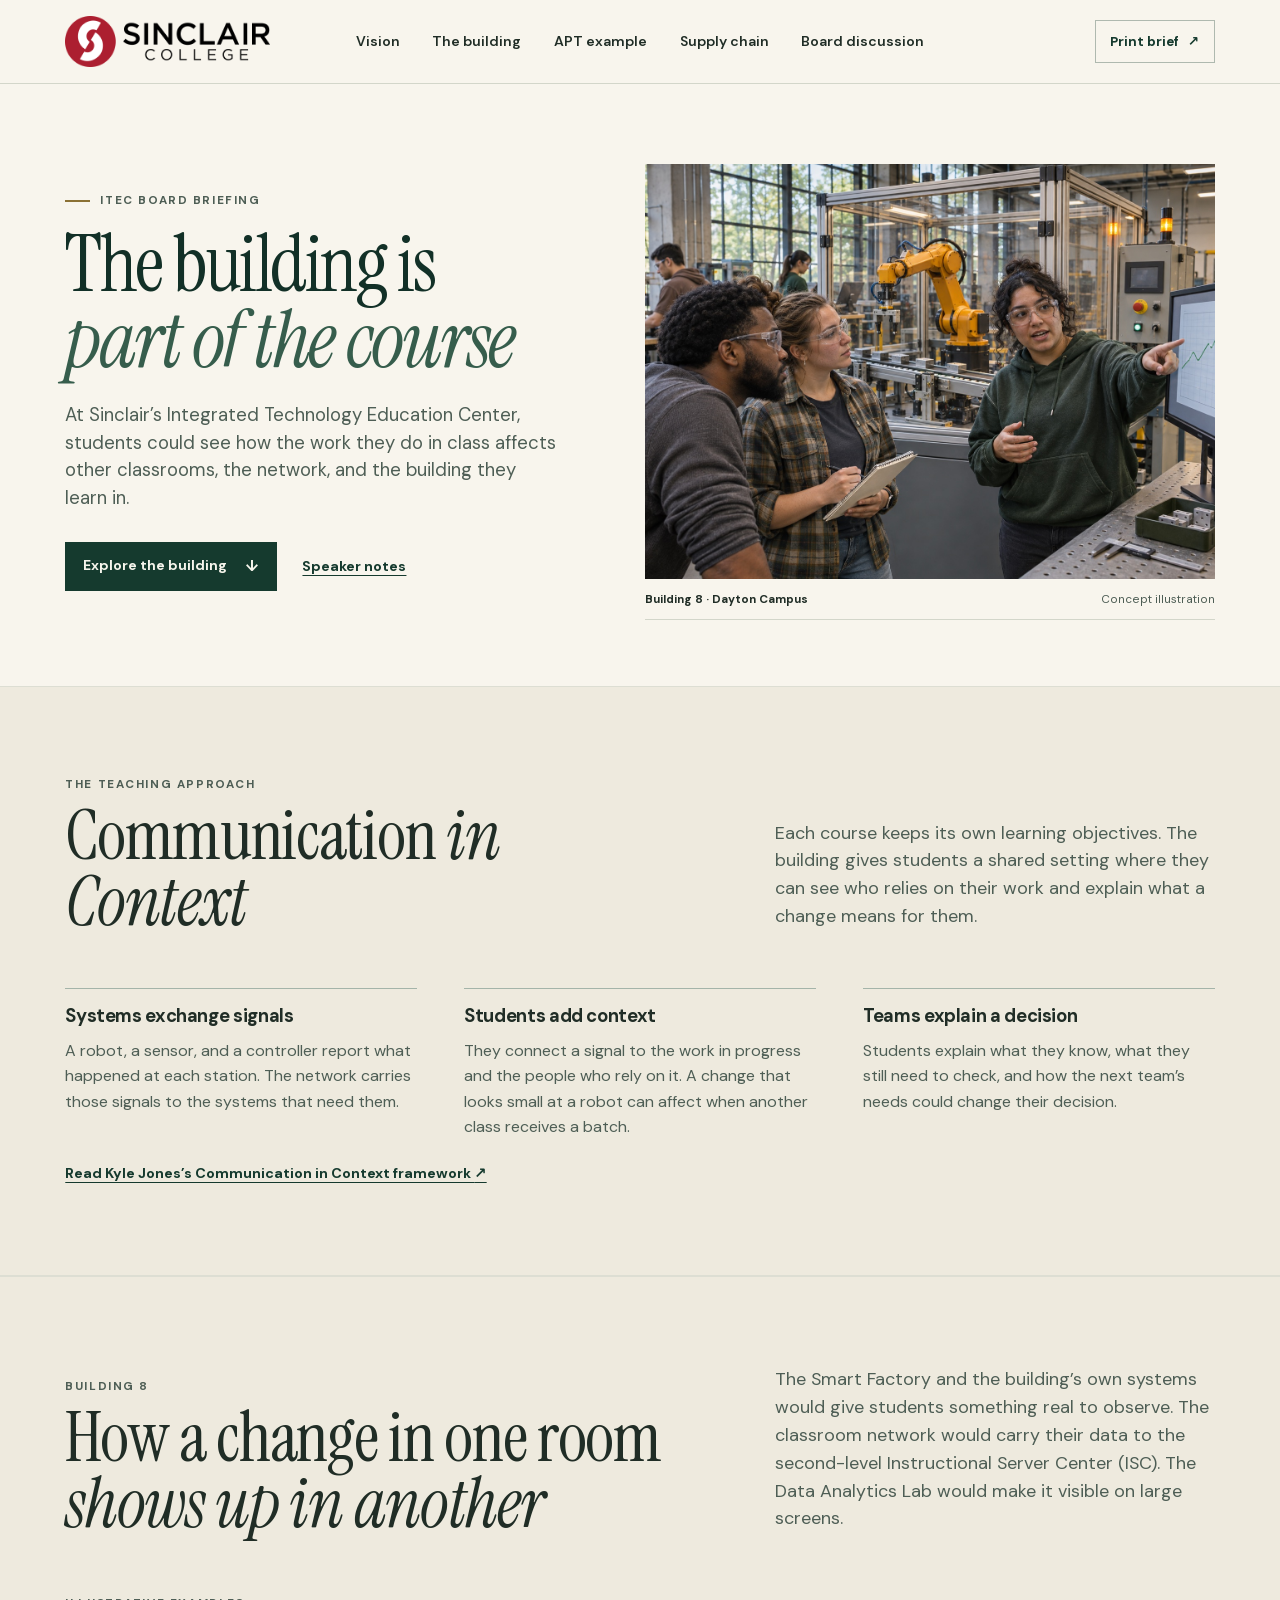
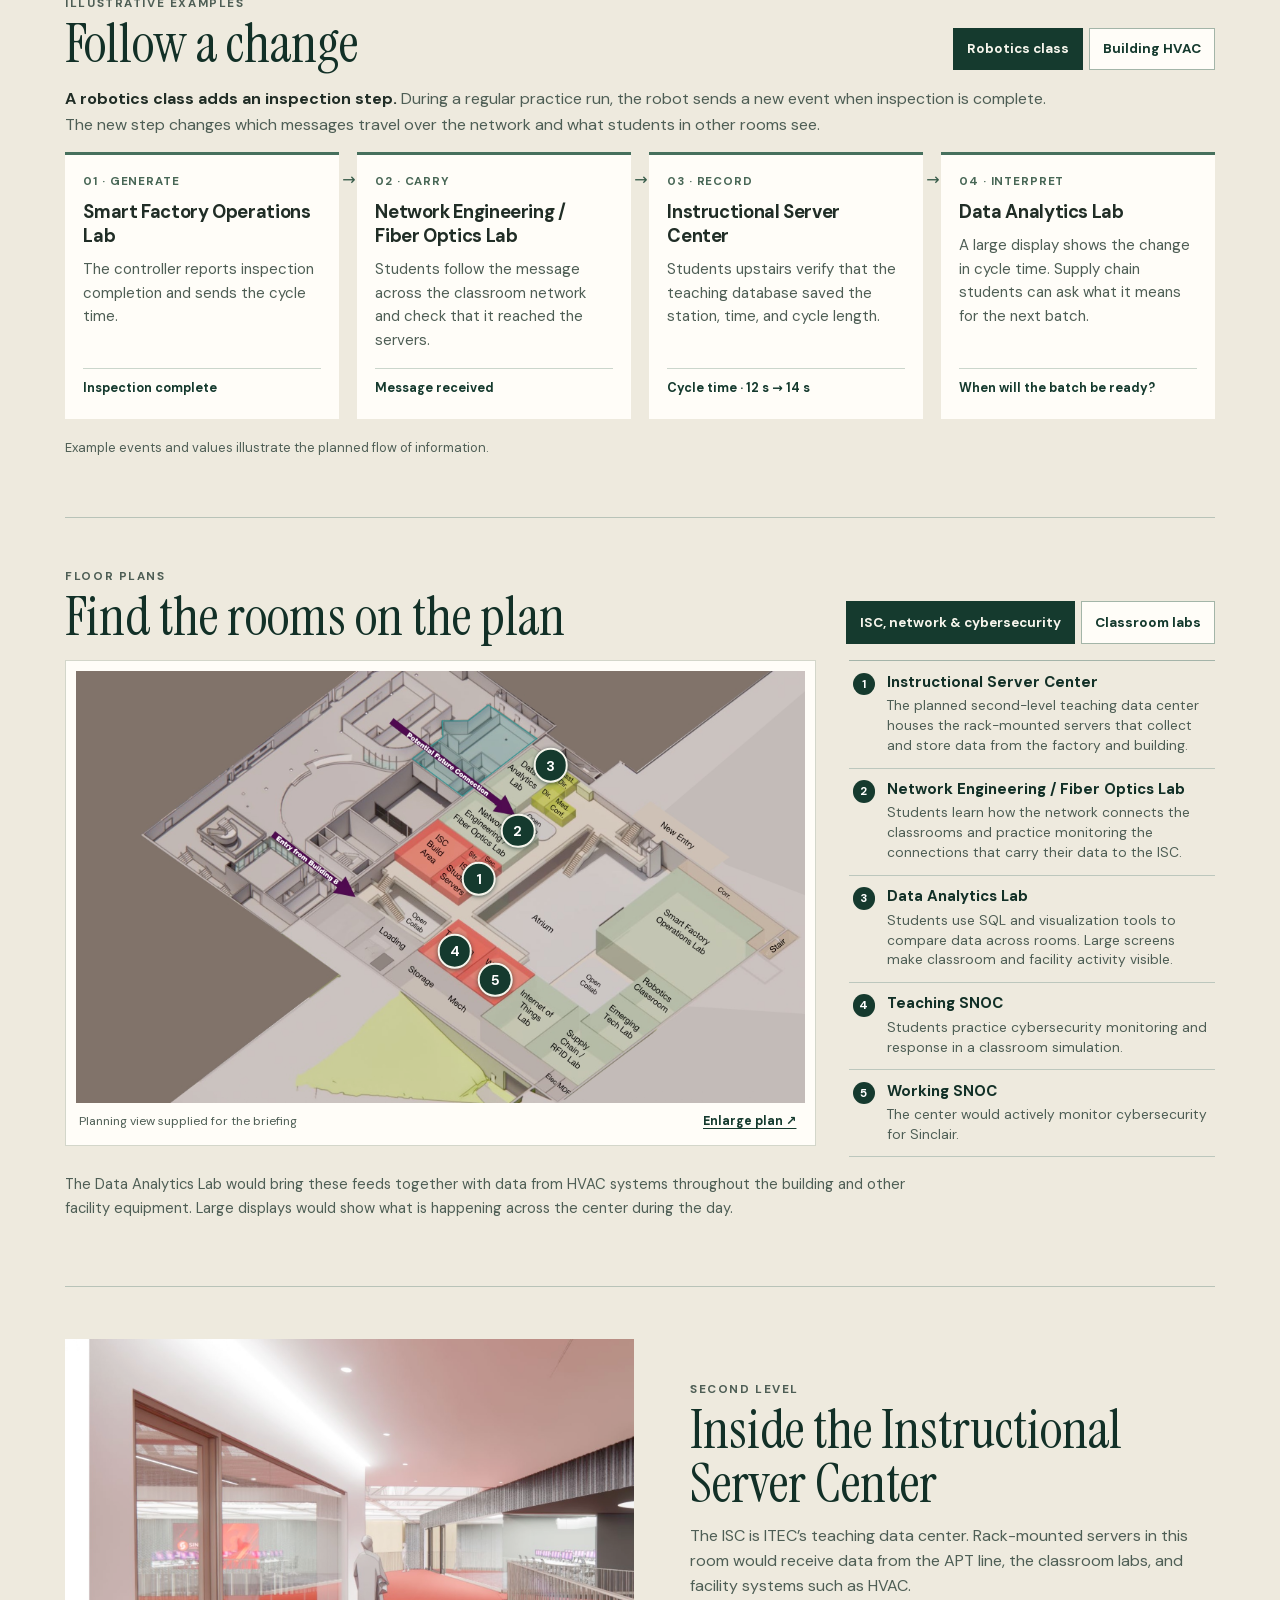
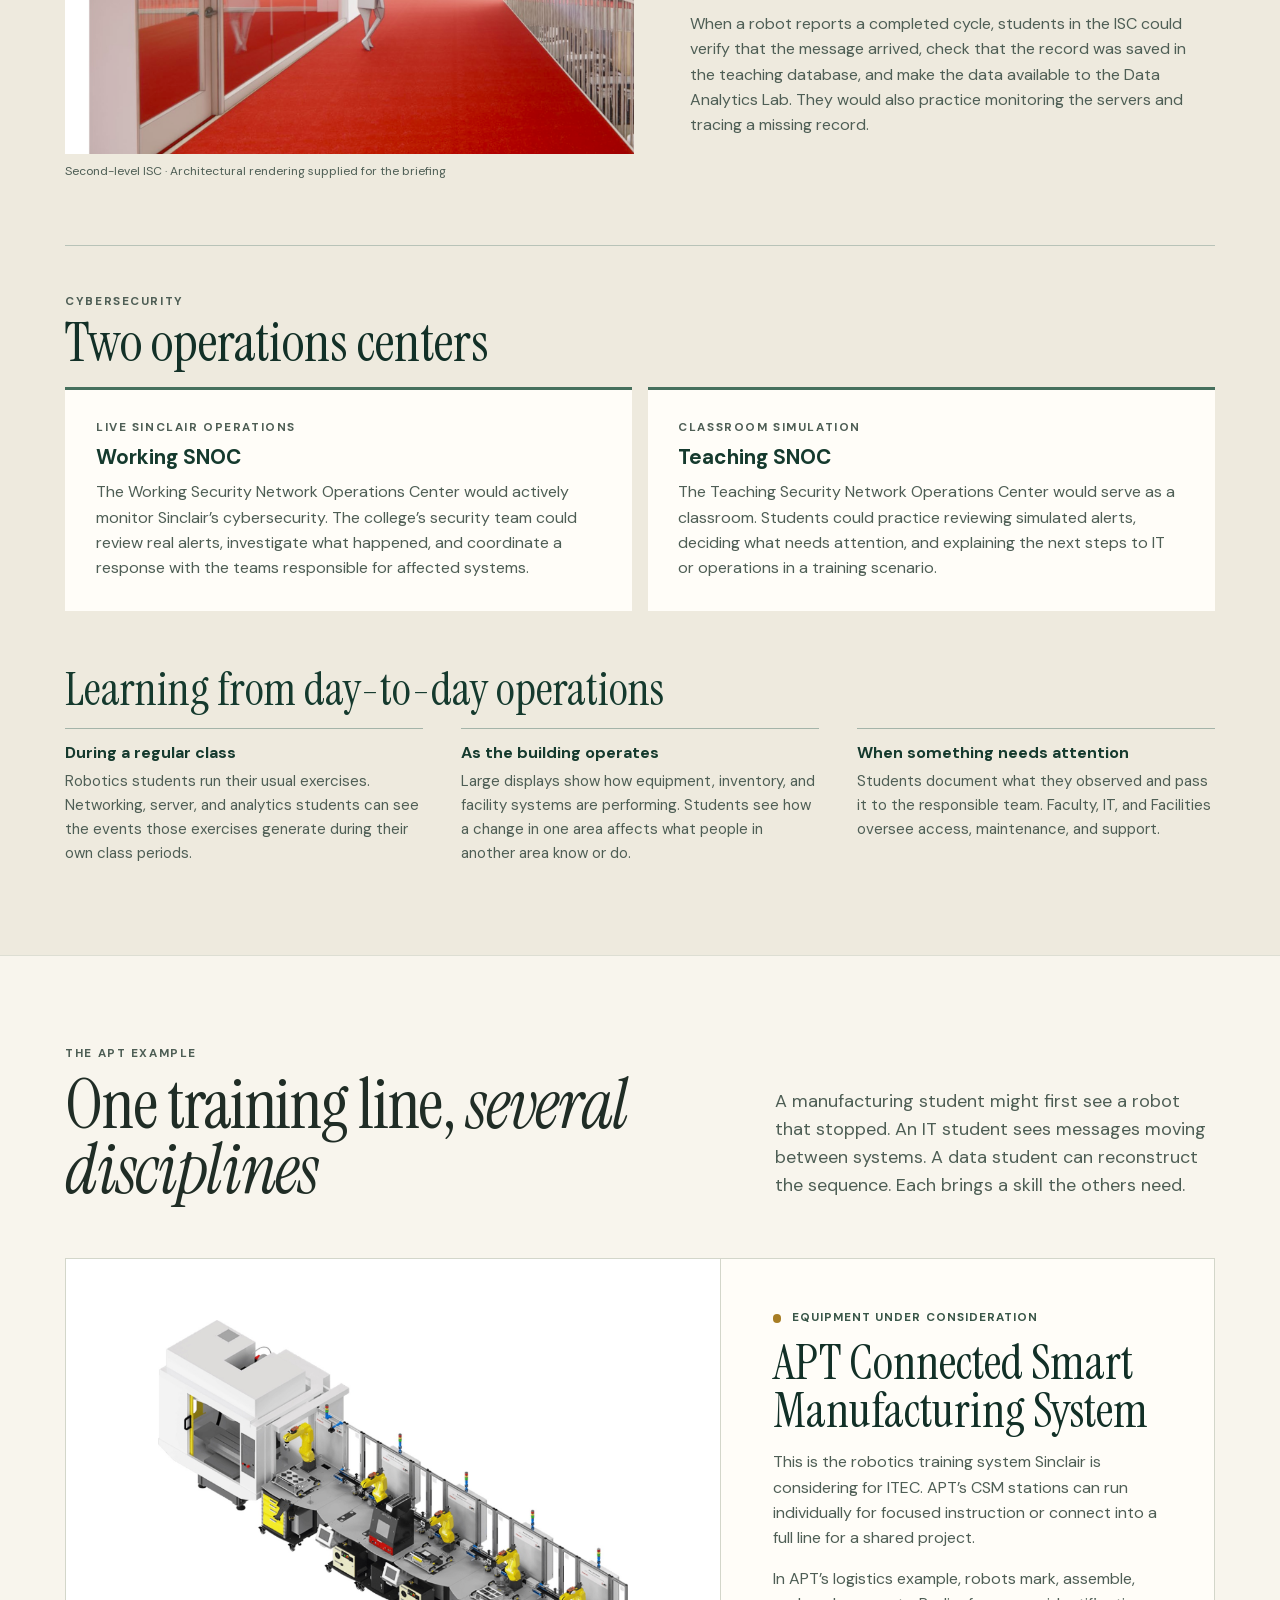
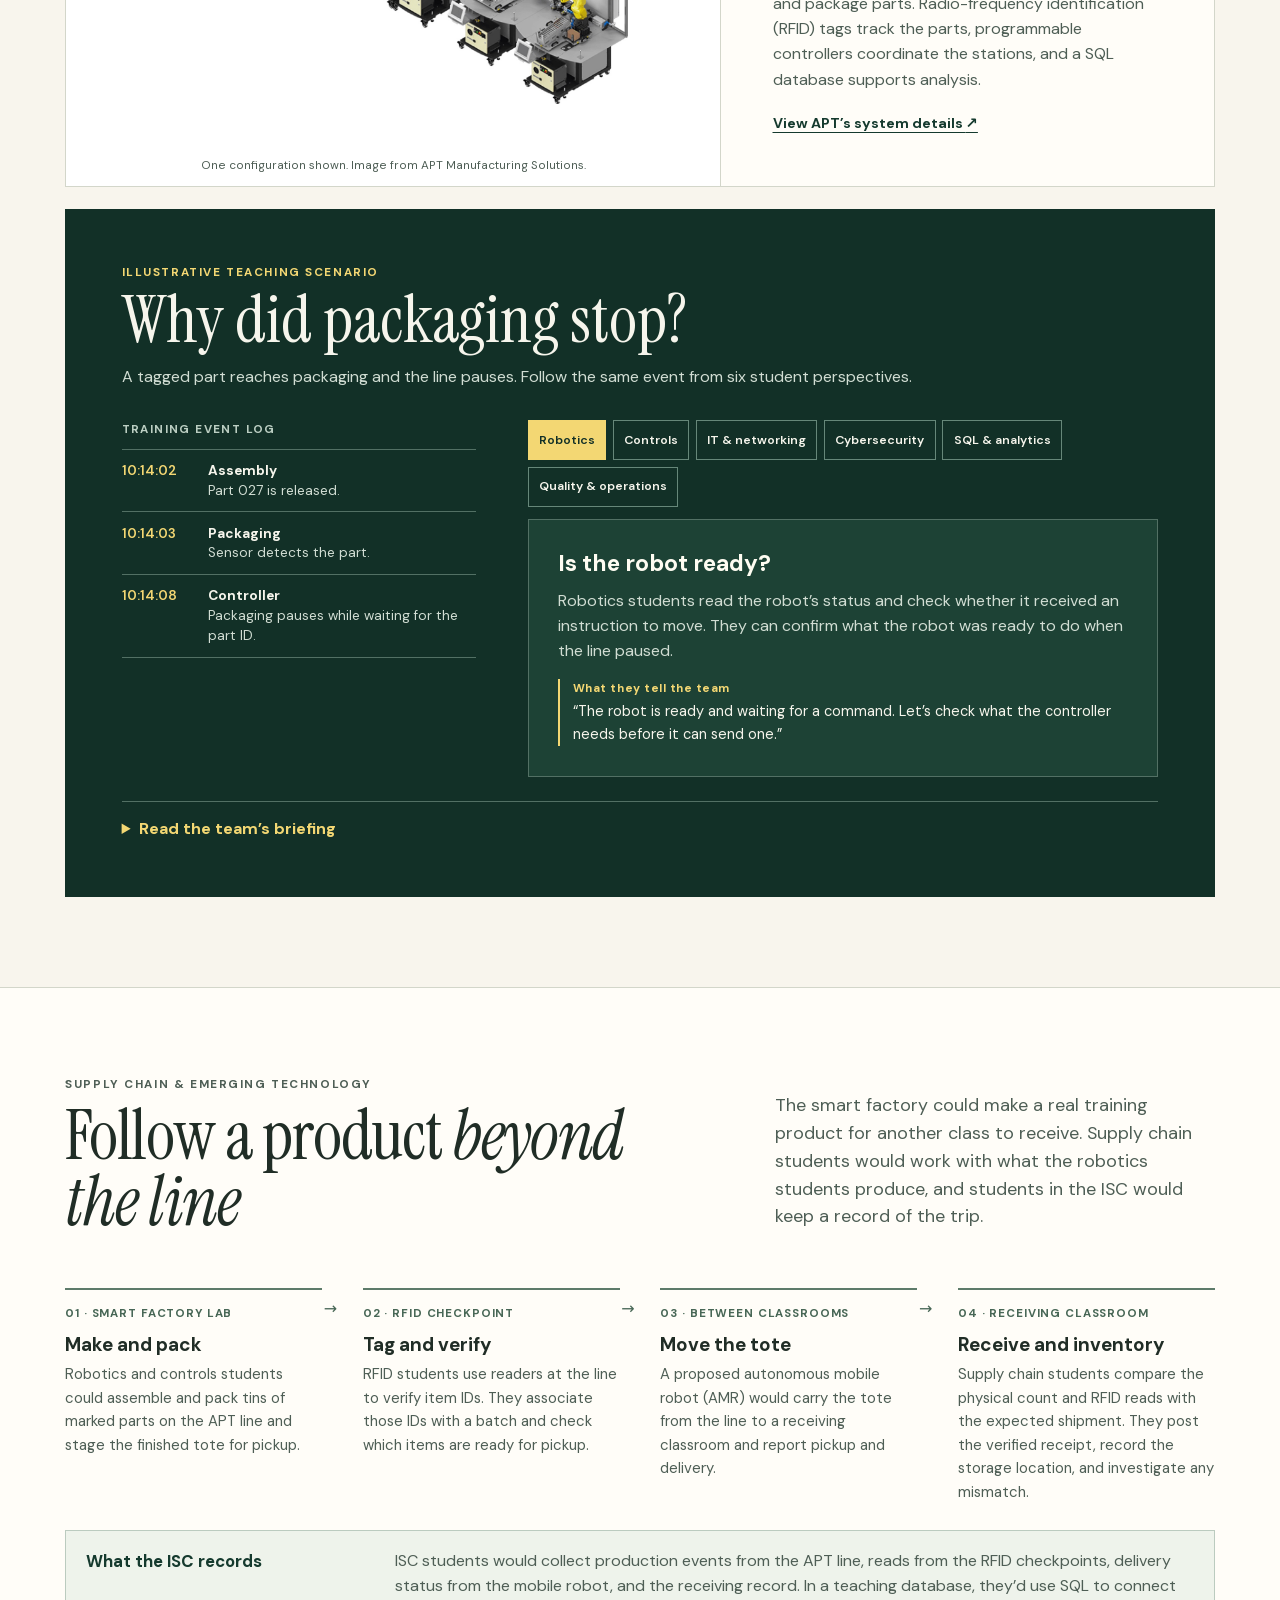
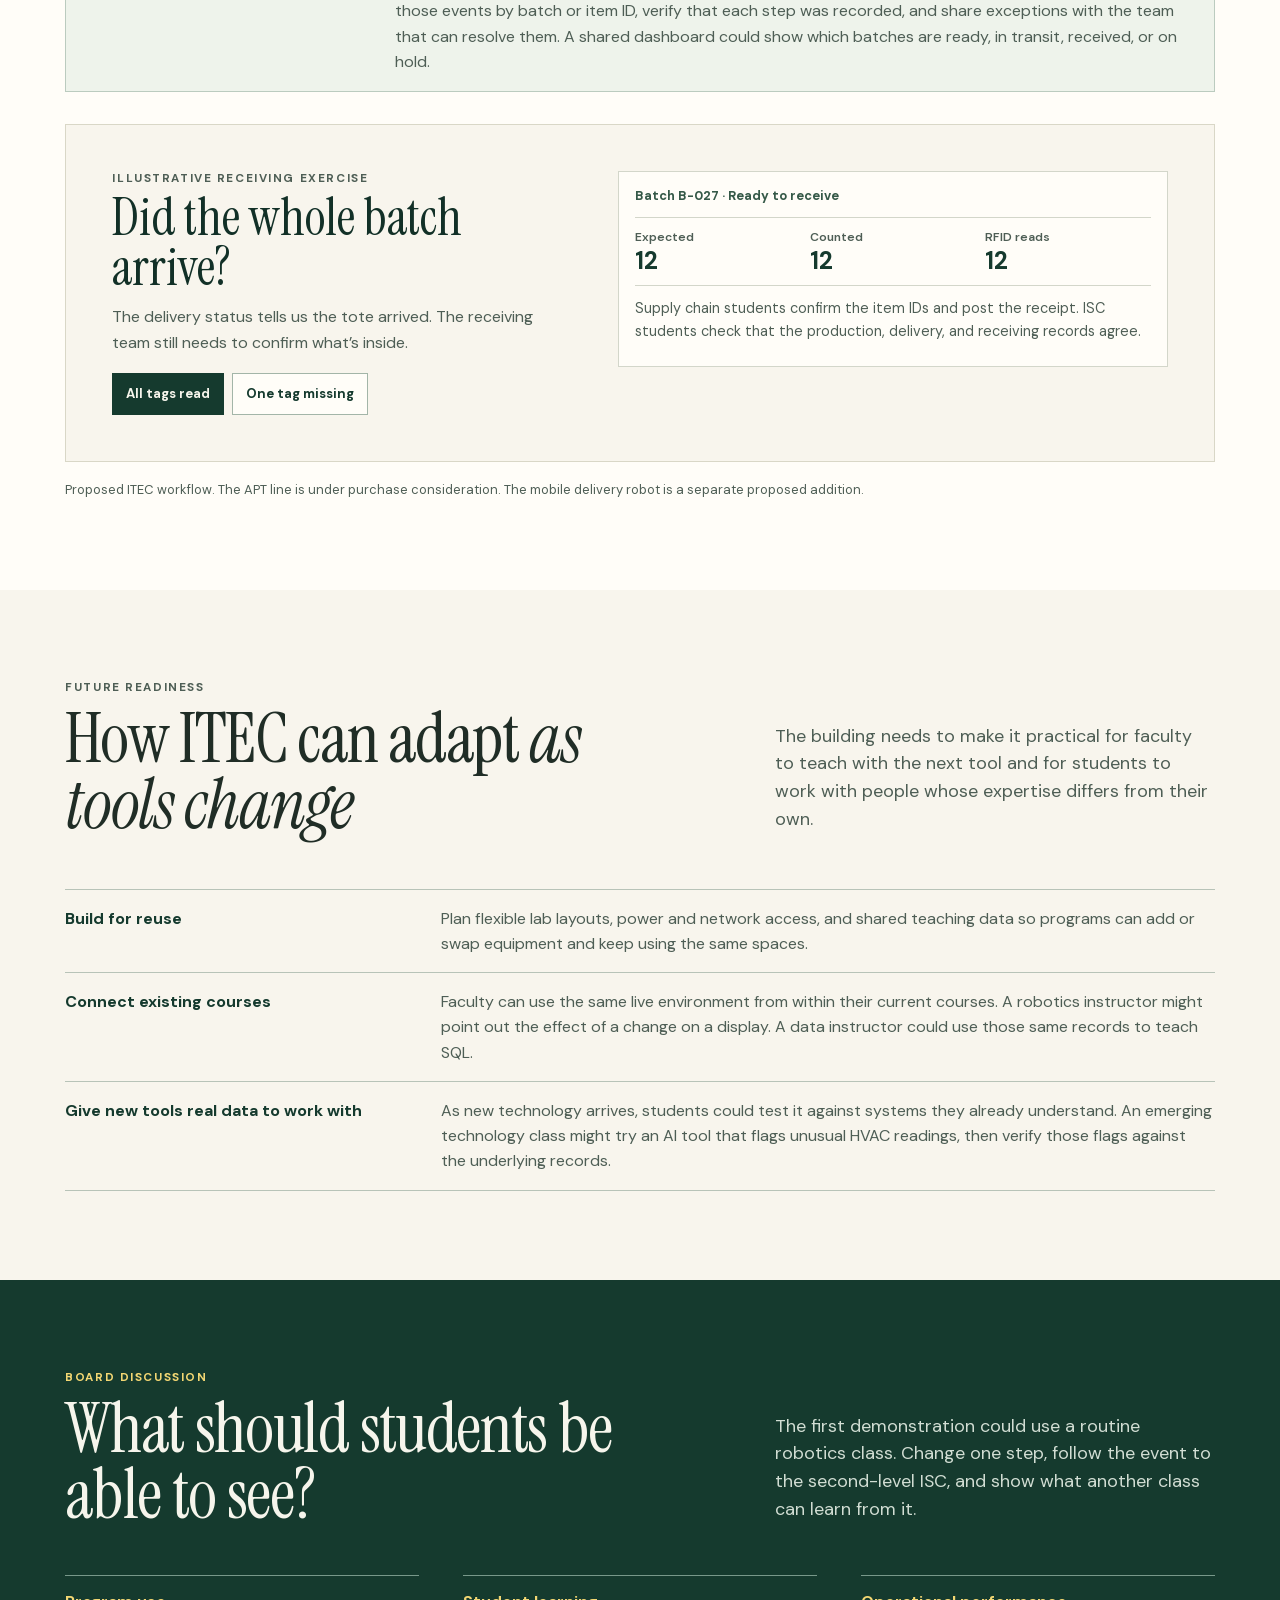
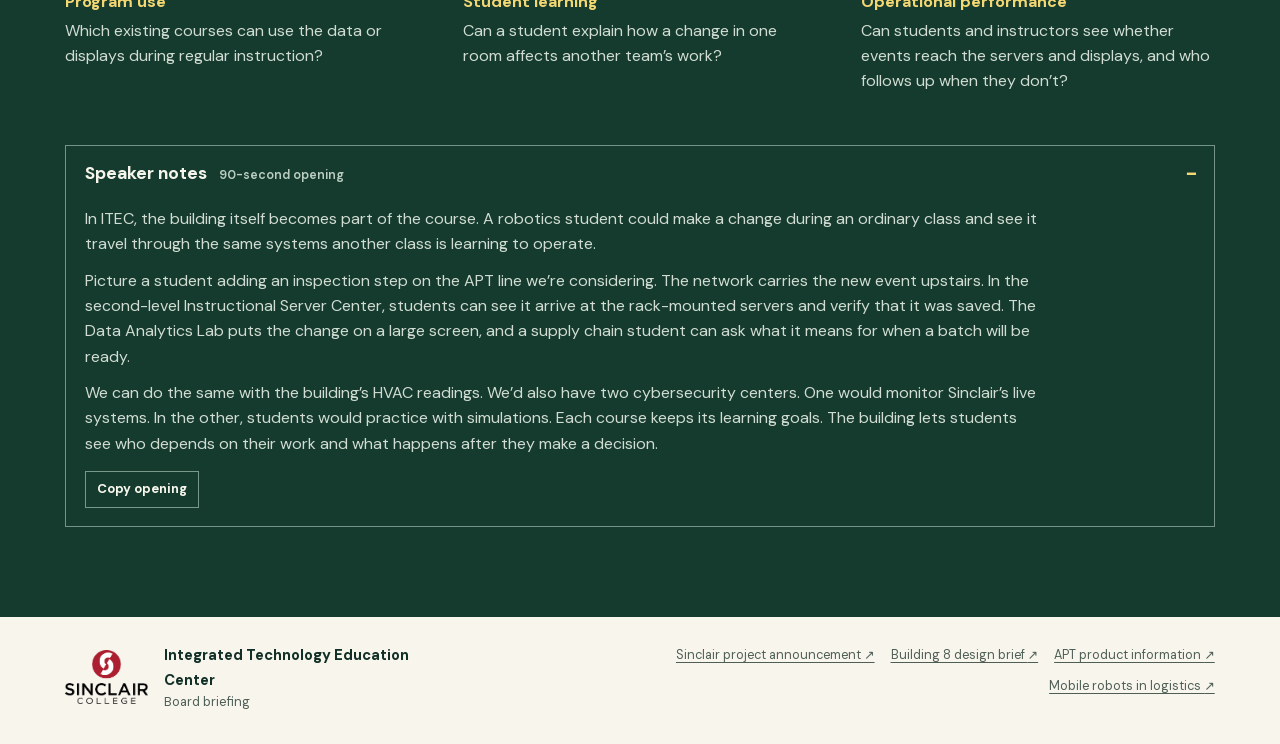
==== ITEC Board Briefing.html @ f9e351c9 "Add ITEC board briefing" ====
<!doctype html>
<html lang="en">
<head>
  <meta charset="utf-8">
  <meta name="viewport" content="width=device-width, initial-scale=1">
  <meta name="theme-color" content="#f8f5ed">
  <meta name="description" content="See how Sinclair’s Integrated Technology Education Center would connect the smart factory, classroom network, instructional servers, and building data so students can learn from everyday operations.">
  <title>ITEC | Board Briefing</title>
  <link rel="icon" href="[data-uri]" type="image/png">
  <style>
@font-face {
  font-family: "DM Sans";
  src: url("[data-uri]") format("woff2");
  font-weight: 400 700;
  font-display: swap;
}

@font-face {
  font-family: "Instrument Serif";
  src: url("[data-uri]") format("woff2");
  font-display: swap;
}

@font-face {
  font-family: "Instrument Serif";
  src: url("[data-uri]") format("woff2");
  font-style: italic;
  font-display: swap;
}

:root {
  color-scheme: light;
  --paper: #f8f5ed;
  --surface: #fffdf8;
  --tint: #eeeade;
  --ink: #202d26;
  --subtle: #4e5e55;
  --forest: #153a2e;
  --deep: #123027;
  --soft-green: #d1ddd3;
  --soft-white: #f6f5ec;
  --muted-green: #bbcec2;
  --line: #d3d6ca;
  --dark-line: #527064;
  --yellow: #f3d773;
  --serif: "Instrument Serif", Georgia, serif;
  --sans: "DM Sans", system-ui, sans-serif;
  --gutter: clamp(1.25rem, 5.1vw, 5.25rem);
}

*, *::before, *::after { box-sizing: border-box; }
[hidden], .print-only { display: none !important; }
html { scroll-behavior: smooth; }
body { margin: 0; background: var(--paper); color: var(--ink); font: 400 1rem/1.58 var(--sans); }
img { display: block; width: 100%; height: auto; }
a { color: inherit; }
button { font: inherit; cursor: pointer; }
:focus-visible { outline: 2px solid #236a51; outline-offset: 5px; }
h1, h2, h3, h4, p, figure, dl, dd { margin: 0; }
h1, h2 { font: 400 1em/0.95 var(--serif); }
em { font-weight: inherit; }
section[id], div[id], details[id] { scroll-margin-top: 1.5rem; }

.wrap {
  width: min(100% - var(--gutter) * 2, 83rem);
  margin-inline: auto;
}

.skip-link {
  position: fixed;
  z-index: 3;
  top: 0.65rem;
  left: 0.65rem;
  transform: translateY(-175%);
  padding: 0.6rem 1rem;
  background: var(--yellow);
  color: var(--deep);
}
.skip-link:focus { transform: translateY(0); }

.masthead { border-bottom: 1px solid var(--line); }
.masthead-inner {
  display: grid;
  grid-template-columns: 1fr auto 1fr;
  align-items: center;
  gap: 1.5rem;
  min-height: 5.2rem;
}

.wordmark { display: block; justify-self: start; }
.wordmark img { width: clamp(9.75rem, 16vw, 13rem); height: auto; }

.primary-nav { display: flex; align-items: center; gap: clamp(1rem, 2.55vw, 2.8rem); }
.primary-nav a { padding-block: 0.65rem; white-space: nowrap; text-decoration: none; font-size: 0.88rem; font-weight: 600; }
.primary-nav a:hover { color: #285e49; text-decoration: underline; text-underline-offset: 0.3em; }

.print-button {
  justify-self: end;
  padding: 0.62rem 0.9rem;
  border: 1px solid #afb9af;
  background: transparent;
  color: var(--forest);
  font-size: 0.84rem;
  font-weight: 700;
  white-space: nowrap;
}

.print-button span { margin-left: 0.35rem; }
.print-button:hover { background: var(--tint); }

.eyebrow {
  display: flex;
  align-items: center;
  gap: 0.65rem;
  color: var(--subtle);
  font-size: 0.73rem;
  font-weight: 700;
  line-height: 1.35;
  letter-spacing: 0.135em;
  text-transform: uppercase;
}

.eyebrow-rule { display: inline-block; width: 1.55rem; height: 2px; background: #8b7135; }

.hero {
  display: grid;
  grid-template-columns: 0.96fr 1.04fr;
  align-items: center;
  gap: clamp(1.9rem, 4.2vw, 4.5rem);
  padding-block: clamp(3.15rem, 6.2vw, 6.1rem) clamp(3rem, 5.2vw, 5.5rem);
}

.hero h1 {
  margin-top: 1.13rem;
  color: var(--deep);
  font-size: clamp(3.65rem, 6.25vw, 6.55rem);
  letter-spacing: -0.031em;
}

.hero h1 em { color: #365d4c; }
.hero-intro {
  max-width: 31rem;
  margin-top: 1.5rem;
  color: var(--subtle);
  font-size: clamp(1.05rem, 1.45vw, 1.33rem);
  line-height: 1.48;
}

.hero-actions { display: flex; flex-wrap: wrap; align-items: center; gap: 0.9rem 1.6rem; margin-top: 1.85rem; }
.button {
  display: inline-flex;
  align-items: center;
  justify-content: space-between;
  gap: 1.15rem;
  min-height: 3.05rem;
  padding: 0.72rem 1.1rem;
  background: var(--forest);
  color: var(--soft-white);
  text-decoration: none;
  font-size: 0.87rem;
  font-weight: 700;
}

.button:hover { background: #245644; }
.button span, .text-link span { font-size: 1.04em; }
.text-link { color: var(--forest); font-size: 0.89rem; font-weight: 700; text-underline-offset: 0.28em; }
.text-link:hover { color: #30684f; }

.hero-image { border-bottom: 1px solid var(--line); }
.hero-image img {
  aspect-ratio: 1.37;
  height: auto;
  object-fit: cover;
  object-position: 53% center;
  background: #d4d6ca;
}

.hero-image figcaption, .equipment-image figcaption {
  color: var(--subtle);
  font-size: 0.73rem;
  line-height: 1.4;
}

.hero-image figcaption { display: flex; justify-content: space-between; flex-wrap: wrap; gap: 0.25rem 0.9rem; padding: 0.72rem 0; }
.hero-image figcaption strong { color: var(--ink); font-weight: 700; }

.section-pad { padding-block: clamp(3.4rem, 7vw, 6.75rem); }
.section-lead {
  display: grid;
  grid-template-columns: 1.17fr 0.83fr;
  align-items: end;
  gap: 1.15rem clamp(2rem, 7vw, 7rem);
}

.section-lead h2 {
  margin-top: 0.65rem;
  font-size: clamp(3.05rem, 5.4vw, 5.55rem);
  letter-spacing: -0.019em;
}

.section-intro {
  max-width: 34rem;
  padding-bottom: 0.23rem;
  color: var(--subtle);
  font-size: clamp(1.02rem, 1.4vw, 1.23rem);
  line-height: 1.55;
}

.vision { border-block: 1px solid #ddded3; background: var(--tint); }
.vision-grid {
  display: grid;
  grid-template-columns: repeat(3, 1fr);
  gap: clamp(1.4rem, 3.7vw, 4rem);
  margin-top: clamp(1.75rem, 4.15vw, 3.8rem);
}
.vision-grid article { border-top: 1px solid #a4b4a9; padding-top: 1.05rem; }
.vision-grid h3, .building-flow h4 { font-size: 1.15rem; line-height: 1.3; letter-spacing: -0.02em; }
.vision-grid p, .building-flow p { margin-top: 0.55rem; color: var(--subtle); }

.equipment {
  display: grid;
  grid-template-columns: 1.14fr 0.86fr;
  align-items: stretch;
  margin-top: clamp(1.9rem, 4.3vw, 4rem);
  border: 1px solid var(--line);
  background: var(--surface);
}

.equipment-image { display: grid; grid-template-rows: 1fr auto; min-width: 0; padding: 1.25rem 1.5rem 0.82rem; background: white; }
.equipment-image img { align-self: center; width: 100%; height: clamp(16rem, 30vw, 28rem); object-fit: contain; }
.equipment-image figcaption { margin-top: 0.75rem; text-align: center; }

.equipment-copy {
  display: flex;
  flex-direction: column;
  align-items: flex-start;
  justify-content: center;
  padding: clamp(1.5rem, 4vw, 4.25rem);
  border-left: 1px solid var(--line);
}

.equipment-copy h3 {
  margin-top: 0.8rem;
  color: var(--deep);
  font: 400 clamp(2.5rem, 3.8vw, 4.25rem)/0.98 var(--serif);
}

.status { color: #395648; letter-spacing: 0.09em; }
.status span { width: 0.55rem; height: 0.55rem; flex: 0 0 auto; border-radius: 50%; background: #a77d24; }
.equipment-copy > p:not(.eyebrow) { margin-top: 0.95rem; color: var(--subtle); }
.equipment-copy .text-link { margin-top: 1.23rem; }

.scenario {
  margin-top: 1.35rem;
  padding: clamp(1.3rem, 4.4vw, 4.4rem);
  background: var(--deep);
  color: var(--soft-white);
}

.scenario :focus-visible, .board :focus-visible { outline-color: var(--yellow); }
.scenario-heading .eyebrow, .board .eyebrow { color: var(--yellow); }
.scenario-heading h3 { margin-top: 0.42rem; font: 400 clamp(2.7rem, 5.2vw, 5rem)/0.97 var(--serif); }
.scenario-heading > p:last-child { margin-top: 0.75rem; color: var(--soft-green); }
.scenario-grid {
  display: grid;
  grid-template-columns: 0.72fr 1.28fr;
  gap: 1.5rem clamp(1.75rem, 4vw, 4.25rem);
  align-items: start;
  margin-top: 1.9rem;
}

.timeline h4 {
  padding-bottom: 0.65rem;
  color: var(--muted-green);
  font-size: 0.73rem;
  font-weight: 700;
  letter-spacing: 0.12em;
  text-transform: uppercase;
}

.timeline ol { margin: 0; padding: 0; border-top: 1px solid var(--dark-line); list-style: none; }
.timeline li {
  display: grid;
  grid-template-columns: 5rem 1fr;
  gap: 0.4rem;
  padding-block: 0.7rem;
  border-bottom: 1px solid var(--dark-line);
  font-size: 0.85rem;
  line-height: 1.45;
}

.timeline time { color: var(--yellow); font-variant-numeric: tabular-nums; font-weight: 600; }
.timeline li strong, .timeline li span { display: block; }
.timeline li span { color: var(--soft-green); }

.role-tabs { display: flex; flex-wrap: wrap; gap: 0.42rem; margin-bottom: 0.75rem; }
.role-tabs button {
  min-height: 2.5rem;
  padding: 0.42rem 0.64rem;
  border: 1px solid #668779;
  background: transparent;
  color: var(--soft-white);
  font-size: 0.77rem;
  font-weight: 600;
  line-height: 1.15;
}

.role-tabs button:hover { background: #2a4d3d; }
.role-tabs button[aria-selected="true"] { border-color: var(--yellow); background: var(--yellow); color: var(--deep); }

.role-panel {
  padding: clamp(1rem, 2.3vw, 1.85rem);
  border: 1px solid var(--dark-line);
  background: #1d4235;
  min-height: 14rem;
}
.role-panel + .role-panel { margin-top: 0.65rem; }
.role-tabs:not([hidden]) ~ .role-panel { margin-top: 0; }
.role-panel h4 { color: #fffdf2; font-size: clamp(1.15rem, 1.9vw, 1.43rem); line-height: 1.3; }
.role-panel > p { margin-top: 0.55rem; color: var(--soft-green); }
.role-panel .handoff {
  margin-top: 0.98rem;
  padding-left: 0.8rem;
  border-left: 2px solid var(--yellow);
  color: var(--soft-white);
  font-size: 0.91rem;
}
.handoff strong { display: block; margin-bottom: 0.17rem; color: var(--yellow); font-size: 0.73rem; letter-spacing: 0.045em; }

.team-brief { margin-top: 1.55rem; border-top: 1px solid var(--dark-line); }
.team-brief summary { padding-block: 0.82rem 0; color: var(--yellow); cursor: pointer; font-weight: 700; }
.team-brief p { max-width: 59rem; margin-top: 0.6rem; color: var(--soft-green); }

.building { background: var(--tint); border-block: 1px solid #ddded3; }
.building-flow {
  display: grid;
  grid-template-columns: repeat(4, 1fr);
  gap: 1.15rem;
  margin: clamp(1.9rem, 4.2vw, 4rem) 0 0;
  padding: 0;
  list-style: none;
}

.building-flow li { position: relative; min-width: 0; padding: 1.13rem 1.13rem 1.3rem; border-top: 3px solid #46705d; background: var(--surface); }
.building-flow li:not(:last-child)::after {
  position: absolute;
  z-index: 1;
  top: 1.05rem;
  right: -1.05rem;
  color: #365a48;
  content: "→";
  line-height: 1;
}
.flow-step { display: block; margin-bottom: 0.62rem; color: #486756; font-size: 0.72rem; font-weight: 700; letter-spacing: 0.075em; text-transform: uppercase; }
.building-flow p { font-size: 0.94rem; }
.section-note { margin-top: 1.15rem; color: var(--subtle); font-size: 0.81rem; }

.future-plan { margin-top: clamp(1.8rem, 4vw, 3.6rem); border-top: 1px solid #b8c3b8; }
.future-plan > div { display: grid; grid-template-columns: minmax(11rem, 0.42fr) 1fr; align-items: start; gap: 0.5rem clamp(1rem, 4vw, 4rem); padding-block: 1rem; border-bottom: 1px solid #b8c3b8; }
.future-plan dt { color: var(--forest); font-weight: 700; }
.future-plan dd { max-width: 58rem; color: var(--subtle); }

.board { background: var(--forest); color: var(--soft-white); }
.board .section-intro { color: var(--soft-green); }
.board-measures { display: grid; grid-template-columns: repeat(3, 1fr); gap: clamp(1.25rem, 3.4vw, 3.1rem); margin-top: clamp(1.65rem, 3.7vw, 3.45rem); }
.board-measures > div { padding-top: 0.8rem; border-top: 1px solid #78988a; }
.board-measures dt { color: var(--yellow); font-weight: 700; }
.board-measures dd { margin-top: 0.24rem; color: var(--soft-green); }

.speaker-notes { margin-top: clamp(1.7rem, 4vw, 3.4rem); border: 1px solid #739487; }
.speaker-notes summary {
  position: relative;
  display: flex;
  flex-wrap: wrap;
  align-items: baseline;
  gap: 0.3rem 0.75rem;
  padding: 0.9rem 3rem 0.9rem 1.15rem;
  color: var(--soft-white);
  cursor: pointer;
  font-size: 1.1rem;
  font-weight: 700;
  list-style: none;
}
.speaker-notes summary::-webkit-details-marker { display: none; }
.speaker-notes summary::after { position: absolute; top: 0.8rem; right: 1rem; color: var(--yellow); content: "+"; font-size: 1.35rem; line-height: 1.4; }
.speaker-notes[open] summary::after { content: "−"; }
.speaker-notes summary small { color: var(--muted-green); font-size: 0.78rem; font-weight: 600; }
.notes-content { max-width: 62rem; padding: 0.25rem 1.15rem 0; color: var(--soft-green); }
.notes-content p + p { margin-top: 0.7rem; }
.notes-actions { display: flex; align-items: center; flex-wrap: wrap; gap: 0.5rem 0.8rem; padding: 0.95rem 1.15rem 1.15rem; }
.copy-button { padding: 0.45rem 0.7rem; border: 1px solid #78988a; background: transparent; color: var(--soft-white); font-size: 0.81rem; font-weight: 700; }
.copy-button:hover { background: #2a4d3d; }
.copy-status { color: var(--yellow); font-size: 0.83rem; }

.footer { color: var(--subtle); }
.footer-inner { display: flex; justify-content: space-between; align-items: flex-start; gap: 0.9rem 2rem; padding-block: 1.55rem 2rem; }
.footer-brand { display: flex; align-items: center; gap: 0.95rem; }
.footer-brand img { width: 5.2rem; flex: 0 0 auto; }
.footer strong { color: var(--deep); font-size: 0.92rem; }
.footer p { font-size: 0.8rem; }
.footer nav { display: flex; flex-wrap: wrap; justify-content: flex-end; gap: 0.3rem 1rem; }
.footer a { padding-block: 0.2rem; font-size: 0.79rem; text-underline-offset: 0.26em; }

.supply-chain { border-top: 1px solid var(--line); background: var(--surface); }
.shipment-flow {
  display: grid;
  grid-template-columns: repeat(4, minmax(0, 1fr));
  gap: clamp(1rem, 3.2vw, 3rem);
  margin: clamp(1.9rem, 4.2vw, 4rem) 0 0;
  padding: 0;
  list-style: none;
}
.shipment-flow li { position: relative; padding-top: 0.9rem; border-top: 2px solid #5d7b6a; }
.shipment-flow li:not(:last-child)::after { position: absolute; top: 0.68rem; right: -0.95rem; color: #486756; content: "→"; line-height: 1; }
.shipment-flow h3 { font-size: 1.19rem; line-height: 1.25; }
.shipment-flow p { margin-top: 0.42rem; color: var(--subtle); font-size: 0.93rem; }
.data-route { display: grid; grid-template-columns: minmax(10rem, 0.36fr) 1fr; align-items: start; gap: 0.4rem 1.35rem; margin-top: 1.6rem; padding: 1.05rem 1.25rem; border: 1px solid #bbcbbf; background: #eef3eb; }
.data-route h3 { color: var(--forest); font-size: 1.05rem; }
.data-route p { color: var(--subtle); }
.receipt-demo {
  display: grid;
  grid-template-columns: 0.9fr 1.1fr;
  align-items: start;
  gap: 1.3rem clamp(1.75rem, 4.4vw, 4rem);
  margin-top: clamp(1.3rem, 2.5vw, 2.5rem);
  padding: clamp(1.3rem, 3.6vw, 3.5rem);
  border: 1px solid #d9d7c7;
  background: var(--paper);
}
.receipt-intro h3 { margin-top: 0.4rem; color: var(--deep); font: 400 clamp(2.5rem, 4vw, 4.1rem)/0.98 var(--serif); }
.receipt-intro > p:last-of-type { margin-top: 0.67rem; color: var(--subtle); }
.receipt-toggle { display: flex; flex-wrap: wrap; gap: 0.5rem; margin-top: 1.15rem; }
.receipt-toggle button { min-height: 2.6rem; padding: 0.45rem 0.8rem; border: 1px solid #a3b5a8; background: var(--surface); color: var(--forest); font-size: 0.82rem; font-weight: 700; }
.receipt-toggle button:hover { border-color: #28513e; }
.receipt-toggle button[aria-pressed="true"] { border-color: var(--forest); background: var(--forest); color: var(--soft-white); }
.receipt-panel { min-height: 12.25rem; padding: 0.85rem 1rem 1.02rem; border: 1px solid var(--line); background: var(--surface); }
.receipt-panel + .receipt-panel { margin-top: 0.65rem; }
.receipt-evidence[data-enhanced] .receipt-panel { margin-top: 0; }
.receipt-status { color: #355948; font-size: 0.8rem; font-weight: 700; }
[data-receipt-panel="exception"] .receipt-status { color: #88401c; }
.receipt-counts { display: grid; grid-template-columns: repeat(3, minmax(0, 1fr)); gap: 0.55rem; margin-block: 0.7rem; padding-block: 0.65rem; border-block: 1px solid var(--line); }
.receipt-counts dt { color: var(--subtle); font-size: 0.76rem; font-weight: 600; }
.receipt-counts dd { color: var(--forest); font-size: 1.52rem; font-weight: 700; font-variant-numeric: tabular-nums; line-height: 1.12; }
.receipt-panel > p:last-child { color: var(--subtle); font-size: 0.9rem; }
.operations { margin-top: clamp(1.9rem, 4.3vw, 3.8rem); }
.operations h3 { font: 400 clamp(2.2rem, 3.6vw, 3.3rem)/1 var(--serif); color: var(--forest); }
.operations-grid { display: grid; grid-template-columns: repeat(3, minmax(0, 1fr)); gap: clamp(1rem, 3vw, 3rem); margin-top: 1rem; }
.operations-grid > div { border-top: 1px solid #a4b4a9; padding-top: 0.68rem; }
.operations-grid dt { color: var(--forest); font-weight: 700; }
.operations-grid dd { margin-top: 0.32rem; color: var(--subtle); font-size: 0.94rem; }

.vision-source { margin-top: 1.3rem; }
.signal-trace, .plan-explorer { margin-top: clamp(1.85rem, 4.6vw, 4.25rem); }
.signal-heading, .plan-heading { display: flex; align-items: end; justify-content: space-between; flex-wrap: wrap; gap: 0.85rem 1.4rem; }
.signal-heading h3, .plan-heading h3, .isc-copy h3 { margin-top: 0.35rem; color: var(--deep); font: 400 clamp(2.4rem, 4.25vw, 4.35rem)/0.98 var(--serif); }
.segmented { display: flex; flex-wrap: wrap; gap: 0.4rem; }
.segmented button { min-height: 2.65rem; padding: 0.48rem 0.8rem; border: 1px solid #a3b5a8; background: var(--surface); color: var(--forest); font-size: 0.84rem; font-weight: 700; }
.segmented button:hover { border-color: #28513e; }
.segmented button[aria-selected="true"] { border-color: var(--forest); background: var(--forest); color: var(--soft-white); }
.trace-panel { margin-top: 1rem; }
.trace-summary { max-width: 63rem; color: var(--subtle); }
.trace-summary strong { color: var(--ink); }
.trace-panel .building-flow { margin-top: 0.95rem; }
.trace-panel .building-flow li { display: flex; flex-direction: column; }
.trace-panel .building-flow p { margin-bottom: 0.95rem; }
.trace-result { margin-top: auto; padding-top: 0.58rem; border-top: 1px solid #cbd6cc; color: var(--forest); font-size: 0.79rem; font-weight: 700; }
.plan-explorer { padding-top: clamp(1.5rem, 4vw, 3.6rem); border-top: 1px solid #b8c3b8; }
.plan-view { display: grid; grid-template-columns: minmax(0, 1.48fr) minmax(0, 0.72fr); gap: clamp(1rem, 2.6vw, 2.3rem); align-items: start; margin-top: 1.05rem; }
.plan-figure { min-width: 0; padding: 0.62rem; border: 1px solid var(--line); background: var(--surface); }
.plan-map { position: relative; isolation: isolate; }
.plan-map img { background: #81756a; }
.plan-pin {
  position: absolute;
  left: var(--x);
  top: var(--y);
  display: grid;
  place-items: center;
  width: clamp(1.65rem, 2.7vw, 2.25rem);
  height: clamp(1.65rem, 2.7vw, 2.25rem);
  transform: translate(-50%, -50%);
  border: 2px solid var(--soft-white);
  border-radius: 50%;
  background: var(--forest);
  color: white;
  font-size: 0.88rem;
  font-weight: 700;
  line-height: 1;
  text-decoration: none;
  box-shadow: 0 1px 4px #123027a1;
}
.plan-pin:hover, .plan-pin:focus-visible { z-index: 1; background: var(--yellow); color: var(--deep); }
.plan-figure figcaption { display: flex; flex-wrap: wrap; align-items: center; justify-content: space-between; gap: 0.25rem 0.75rem; min-height: 2rem; padding: 0.38rem 0.2rem 0; color: var(--subtle); font-size: 0.76rem; }
.plan-enlarge { padding: 0.22rem 0.35rem; border: 0; background: transparent; color: var(--forest); font-size: 0.78rem; font-weight: 700; text-decoration: underline; text-underline-offset: 0.22em; }
.plan-enlarge:hover { background: var(--tint); }
.plan-rooms { margin: 0; padding: 0; border-top: 1px solid #a4b4a9; list-style: none; }
.plan-rooms li { display: grid; grid-template-columns: 1.6rem 1fr; gap: 0.55rem; padding: 0.72rem 0.2rem; border-bottom: 1px solid #bcc7bd; scroll-margin-top: 1.2rem; }
.plan-rooms li:target, .plan-rooms li:focus { background: #e2eadf; }
.plan-number { display: grid; place-items: center; width: 1.4rem; height: 1.4rem; border-radius: 50%; background: var(--forest); color: white; font-size: 0.73rem; font-weight: 700; }
.plan-rooms h4 { color: var(--deep); font-size: 0.94rem; line-height: 1.25; }
.plan-rooms p { margin-top: 0.28rem; color: var(--subtle); font-size: 0.86rem; line-height: 1.45; }
.plan-note { max-width: 54rem; margin-top: 1rem; color: var(--subtle); font-size: 0.92rem; }

.isc-feature { display: grid; grid-template-columns: minmax(0, 1.04fr) minmax(0, 0.96fr); align-items: center; gap: clamp(1.35rem, 4.4vw, 4.2rem); margin-top: clamp(2rem, 5.2vw, 4.9rem); padding-top: clamp(1.5rem, 4vw, 3.6rem); border-top: 1px solid #b8c3b8; }
.isc-image img { aspect-ratio: 1.37; height: auto; object-fit: cover; object-position: center 49%; background: #bca6a0; }
.isc-image figcaption { margin-top: 0.52rem; color: var(--subtle); font-size: 0.75rem; }
.isc-copy > p:not(.eyebrow) { max-width: 36rem; margin-top: 0.8rem; color: var(--subtle); }

.plan-dialog { max-width: min(73rem, calc(100% - 2rem)); max-height: calc(100% - 2rem); padding: 0.7rem; border: 1px solid var(--line); background: var(--surface); color: var(--ink); }
.plan-dialog::backdrop { background: #18261dcc; }
.plan-dialog-head { display: flex; align-items: center; justify-content: space-between; gap: 0.7rem; padding: 0.25rem 0.22rem 0.6rem; }
.plan-dialog-head h2 { font: 700 1rem/1.25 var(--sans); }
.plan-dialog-head button { padding: 0.36rem 0.66rem; border: 1px solid #a3b5a8; background: var(--surface); color: var(--forest); font-size: 0.83rem; font-weight: 700; }
.plan-dialog-head button:hover { background: var(--tint); }
.plan-dialog-image { overflow: auto; }
.plan-dialog-image img { max-height: 76vh; object-fit: contain; }

.cyber-centers { margin-top: clamp(2rem, 5vw, 4.65rem); padding-top: clamp(1.45rem, 3.8vw, 3.4rem); border-top: 1px solid #b8c3b8; }
.cyber-grid { display: grid; grid-template-columns: repeat(2, minmax(0, 1fr)); gap: 0.95rem; margin-top: 1.1rem; }
.cyber-grid article { padding: clamp(1.15rem, 2.4vw, 2.1rem); border-top: 3px solid #46705d; background: var(--surface); }
.cyber-grid h4 { margin-top: 0.46rem; color: var(--forest); font-size: 1.3rem; line-height: 1.22; }
.cyber-grid article > p:last-child { margin-top: 0.65rem; color: var(--subtle); }

@media (max-width: 64rem) {
  .masthead-inner { gap: 1rem; }
  .primary-nav { gap: 1rem; }
  .hero h1 { font-size: clamp(3.35rem, 7.1vw, 5.5rem); }
  .hero-image img { aspect-ratio: 1.18; }
  .section-lead { grid-template-columns: 1.1fr 0.9fr; gap: 1rem 2rem; }
  .building-flow, .shipment-flow { grid-template-columns: repeat(2, minmax(0, 1fr)); }
  .building-flow li:nth-child(2)::after, .shipment-flow li:nth-child(2)::after { display: none; }
}

@media (max-width: 56rem) {
  .masthead-inner { grid-template-columns: 1fr auto; padding-top: 0.9rem; gap: 0.25rem 0.65rem; }
  .wordmark img { width: clamp(9rem, 34vw, 11.25rem); }
  .primary-nav { grid-column: 1 / -1; grid-row: 2; flex-wrap: wrap; column-gap: 1.2rem; row-gap: 0; }
  .primary-nav a { font-size: 0.82rem; padding-block: 0.57rem; }
  .print-button { grid-column: 2; grid-row: 1; }
}

@media (max-width: 49rem) {
  .receipt-demo, .plan-view, .isc-feature { grid-template-columns: 1fr; }
  .plan-dialog-image img { width: 48rem; max-width: none; max-height: none; }
  .receipt-panel { min-height: 0; }
  .hero { grid-template-columns: 1fr; gap: 1.65rem; padding-top: 2.6rem; }
  .hero h1 { font-size: clamp(3.85rem, 11vw, 6.35rem); }
  .hero-image img { aspect-ratio: 1.55; }
  .section-lead { grid-template-columns: 1fr; }
  .section-intro { padding-bottom: 0; }
  .vision-grid { grid-template-columns: 1fr; gap: 1.15rem; }
  .vision-grid article { padding-top: 0.75rem; }
  .equipment { grid-template-columns: 1fr; }
  .equipment-image img { height: clamp(13.5rem, 54vw, 23rem); }
  .equipment-copy { border-left: 0; border-top: 1px solid var(--line); }
  .scenario-grid { grid-template-columns: 1fr; margin-top: 1.35rem; }
  .role-panel { min-height: 0; }
  .footer-inner { flex-direction: column; }
  .footer nav { justify-content: flex-start; }
}

@media (max-width: 36rem) {
  .data-route, .cyber-grid { grid-template-columns: 1fr; }
  .operations-grid { grid-template-columns: 1fr; }
}

@media (max-width: 32rem) {
  .shipment-flow { grid-template-columns: 1fr; gap: 0.95rem; }
  .shipment-flow li:not(:last-child)::after, .shipment-flow li:nth-child(2)::after { display: block; top: auto; right: 0.1rem; bottom: -0.08rem; content: "↓"; }
  .hero h1 { font-size: clamp(2.7rem, 11vw, 4.1rem); }
  .hero-actions { gap: 0.75rem 1.1rem; margin-top: 1.4rem; }
  .hero-intro { margin-top: 1rem; }
  .hero-image img { aspect-ratio: 1.25; }
  .hero-image figcaption { font-size: 0.67rem; }
  .section-lead h2 { font-size: clamp(2.65rem, 10.6vw, 3.7rem); }
  .equipment-image { padding-inline: 0.7rem; }
  .scenario-heading h3 { font-size: clamp(2.35rem, 9.6vw, 3.2rem); }
  .building-flow { grid-template-columns: 1fr; gap: 1rem; }
  .building-flow li:not(:last-child)::after, .building-flow li:nth-child(2)::after { display: block; top: auto; bottom: -0.97rem; left: 1.1rem; right: auto; content: "↓"; }
  .future-plan > div { grid-template-columns: 1fr; gap: 0.2rem; }
  .board-measures { grid-template-columns: 1fr; gap: 0.95rem; }
}

@media (prefers-reduced-motion: reduce) { html { scroll-behavior: auto; } }

@page { size: letter; margin: 0.65in 0.72in; }
@media print {
  :root { --ink: #18261e; --subtle: #283d32; }
  body { background: white; color: var(--ink); font: 10.5pt/1.38 var(--sans); }
  body > :not(.print-only) { display: none !important; }
  .print-only { display: block !important; }
  .print-brand { display: flex; justify-content: space-between; align-items: center; gap: 0.2in; padding-bottom: 0.14in; border-bottom: 1px solid #a6b4aa; }
  .print-brand img { width: 1.9in; }
  .print-brand .eyebrow { margin: 0; font-size: 9pt; }
  .print-only h1 { margin-top: 0.08in; color: var(--ink); font: 400 35pt/1.05 var(--serif); }
  .print-only .print-intro { font-size: 12pt; }
  .print-only h2 { margin-top: 0.18in; color: var(--forest); font: 700 12.5pt/1.25 var(--sans); break-after: avoid; }
  .print-only p { margin-top: 0.065in; orphans: 2; widows: 2; }
  .print-only .print-sources { margin-top: 0.17in; font-size: 9pt; }
}
  </style>
</head>
<body>
  <a class="skip-link" href="#main">Skip to the briefing</a>
  <header class="masthead">
    <div class="wrap masthead-inner">
      <a class="wordmark" href="#main" aria-label="Sinclair College · ITEC briefing home">
        <img src="[data-uri]" width="500" height="124" alt="Sinclair College">
      </a>
      <nav class="primary-nav" aria-label="Briefing">
        <a href="#vision">Vision</a>
        <a href="#building">The building</a>
        <a href="#apt">APT example</a>
        <a href="#supply-chain">Supply chain</a>
        <a href="#board">Board discussion</a>
      </nav>
      <button class="print-button" type="button" data-print hidden>Print brief <span aria-hidden="true">↗</span></button>
    </div>
  </header>

  <main id="main">
    <section class="hero wrap" aria-labelledby="title">
      <div class="hero-copy">
        <p class="eyebrow"><span class="eyebrow-rule" aria-hidden="true"></span> ITEC board briefing</p>
        <h1 id="title">The building is<br><em>part of the course</em></h1>
        <p class="hero-intro">At Sinclair’s Integrated Technology Education Center, students could see how the work they do in class affects other classrooms, the network, and the building they learn in.</p>
        <div class="hero-actions">
          <a class="button" href="#building">Explore the building <span aria-hidden="true">↓</span></a>
          <a class="text-link" href="#speaker-notes">Speaker notes</a>
        </div>
      </div>
      <figure class="hero-image">
        <img src="[data-uri]" width="1500" height="1000" alt="Three students compare a chart on a monitor beside an enclosed training robot.">
        <figcaption><strong>Building 8 · Dayton Campus</strong><span>Concept illustration</span></figcaption>
      </figure>
    </section>

    <section id="vision" class="vision" aria-labelledby="vision-title">
      <div class="wrap section-pad">
        <div class="section-lead">
          <div>
            <p class="eyebrow">The teaching approach</p>
            <h2 id="vision-title">Communication <em>in Context</em></h2>
          </div>
          <p class="section-intro">Each course keeps its own learning objectives. The building gives students a shared setting where they can see who relies on their work and explain what a change means for them.</p>
        </div>
        <div class="vision-grid">
          <article>
            <h3>Systems exchange signals</h3>
            <p>A robot, a sensor, and a controller report what happened at each station. The network carries those signals to the systems that need them.</p>
          </article>
          <article>
            <h3>Students add context</h3>
            <p>They connect a signal to the work in progress and the people who rely on it. A change that looks small at a robot can affect when another class receives a batch.</p>
          </article>
          <article>
            <h3>Teams explain a decision</h3>
            <p>Students explain what they know, what they still need to check, and how the next team’s needs could change their decision.</p>
          </article>
        </div>
        <p class="vision-source"><a class="text-link" href="https://thecommcontext.com/">Read Kyle Jones’s Communication in Context framework <span aria-hidden="true">↗</span></a></p>
      </div>
    </section>

    <section class="building" id="building" aria-labelledby="building-title">
      <div class="wrap section-pad">
        <div class="section-lead">
          <div>
            <p class="eyebrow">Building 8</p>
            <h2 id="building-title">How a change in one room <em>shows up in another</em></h2>
          </div>
          <p class="section-intro">The Smart Factory and the building’s own systems would give students something real to observe. The classroom network would carry their data to the second-level Instructional Server Center (ISC). The Data Analytics Lab would make it visible on large screens.</p>
        </div>

        <div class="signal-trace" data-tabs id="follow-a-change">
          <div class="signal-heading">
            <div>
              <p class="eyebrow">Illustrative examples</p>
              <h3>Follow a change</h3>
            </div>
            <div class="segmented" data-tab-list aria-label="Change to follow" hidden>
              <button type="button" id="tab-trace-robot" data-panel="trace-robot">Robotics class</button>
              <button type="button" id="tab-trace-hvac" data-panel="trace-hvac">Building HVAC</button>
            </div>
          </div>

          <div class="trace-panel" id="trace-robot">
            <p class="trace-summary"><strong>A robotics class adds an inspection step.</strong> During a regular practice run, the robot sends a new event when inspection is complete. The new step changes which messages travel over the network and what students in other rooms see.</p>
            <ol class="building-flow">
              <li>
                <span class="flow-step">01 · Generate</span>
                <h4>Smart Factory Operations Lab</h4>
                <p>The controller reports inspection completion and sends the cycle time.</p>
                <span class="trace-result">Inspection complete</span>
              </li>
              <li>
                <span class="flow-step">02 · Carry</span>
                <h4>Network Engineering / Fiber Optics Lab</h4>
                <p>Students follow the message across the classroom network and check that it reached the servers.</p>
                <span class="trace-result">Message received</span>
              </li>
              <li>
                <span class="flow-step">03 · Record</span>
                <h4>Instructional Server Center</h4>
                <p>Students upstairs verify that the teaching database saved the station, time, and cycle length.</p>
                <span class="trace-result">Cycle time · 12 s → 14 s</span>
              </li>
              <li>
                <span class="flow-step">04 · Interpret</span>
                <h4>Data Analytics Lab</h4>
                <p>A large display shows the change in cycle time. Supply chain students can ask what it means for the next batch.</p>
                <span class="trace-result">When will the batch be ready?</span>
              </li>
            </ol>
          </div>

          <div class="trace-panel" id="trace-hvac">
            <p class="trace-summary"><strong>The building starts a scheduled ventilation cycle.</strong> Its heating, ventilation, and air conditioning (HVAC) equipment reports that a fan has started. Students can compare that event with the temperature trend.</p>
            <ol class="building-flow">
              <li>
                <span class="flow-step">01 · Generate</span>
                <h4>Building HVAC systems</h4>
                <p>The facility reports fan status and temperature readings from across the building.</p>
                <span class="trace-result">Fan starts at 9:00 a.m.</span>
              </li>
              <li>
                <span class="flow-step">02 · Carry</span>
                <h4>Network Engineering / Fiber Optics Lab</h4>
                <p>The classroom network makes a read-only feed of facility readings available to the instructional servers.</p>
                <span class="trace-result">Status and readings received</span>
              </li>
              <li>
                <span class="flow-step">03 · Record</span>
                <h4>Instructional Server Center</h4>
                <p>Servers store the fan event and temperature readings so students can compare them by time and location.</p>
                <span class="trace-result">Time and zone recorded</span>
              </li>
              <li>
                <span class="flow-step">04 · Interpret</span>
                <h4>Data Analytics Lab</h4>
                <p>A large display puts the fan event beside the temperature trend. Students can explain what they would ask Facilities to check.</p>
                <span class="trace-result">What changed after startup?</span>
              </li>
            </ol>
          </div>
          <p class="section-note">Example events and values illustrate the planned flow of information.</p>
        </div>

        <div class="plan-explorer" data-tabs id="floor-plans">
          <div class="plan-heading">
            <div>
              <p class="eyebrow">Floor plans</p>
              <h3>Find the rooms on the plan</h3>
            </div>
            <div class="segmented" data-tab-list aria-label="Floor plan view" hidden>
              <button type="button" id="tab-plan-infrastructure" data-panel="plan-infrastructure">ISC, network &amp; cybersecurity</button>
              <button type="button" id="tab-plan-classrooms" data-panel="plan-classrooms">Classroom labs</button>
            </div>
          </div>

          <div class="plan-view" id="plan-infrastructure" data-plan-title="ISC, network &amp; cybersecurity floor plan">
            <figure class="plan-figure">
              <div class="plan-map">
                <img src="[data-uri]" width="2000" height="1183" loading="lazy" alt="Building 8 planning view showing the Instructional Server Center beside the Network Engineering / Fiber Optics Lab, with the Data Analytics Lab farther along the same side of the atrium and the Teaching and Working SNOCs across it.">
                <a class="plan-pin" hidden style="--x: 55.2%; --y: 48.1%" href="#plan-isc" aria-label="1. Instructional Server Center">1</a>
                <a class="plan-pin" hidden style="--x: 60.6%; --y: 36.9%" href="#plan-network" aria-label="2. Network Engineering and Fiber Optics Lab">2</a>
                <a class="plan-pin" hidden style="--x: 65.1%; --y: 21.8%" href="#plan-analytics" aria-label="3. Data Analytics Lab">3</a>
                <a class="plan-pin" hidden style="--x: 51.9%; --y: 64.9%" href="#plan-teaching-snoc" aria-label="4. Teaching SNOC">4</a>
                <a class="plan-pin" hidden style="--x: 57.5%; --y: 71.5%" href="#plan-working-snoc" aria-label="5. Working SNOC">5</a>
              </div>
              <figcaption><span>Planning view supplied for the briefing</span><button type="button" class="plan-enlarge" data-enlarge-plan hidden>Enlarge plan <span aria-hidden="true">↗</span></button></figcaption>
            </figure>
            <ol class="plan-rooms">
              <li id="plan-isc"><span class="plan-number" aria-hidden="true">1</span><div><h4>Instructional Server Center</h4><p>The planned second-level teaching data center houses the rack-mounted servers that collect and store data from the factory and building.</p></div></li>
              <li id="plan-network"><span class="plan-number" aria-hidden="true">2</span><div><h4>Network Engineering / Fiber Optics Lab</h4><p>Students learn how the network connects the classrooms and practice monitoring the connections that carry their data to the ISC.</p></div></li>
              <li id="plan-analytics"><span class="plan-number" aria-hidden="true">3</span><div><h4>Data Analytics Lab</h4><p>Students use SQL and visualization tools to compare data across rooms. Large screens make classroom and facility activity visible.</p></div></li>
              <li id="plan-teaching-snoc"><span class="plan-number" aria-hidden="true">4</span><div><h4>Teaching SNOC</h4><p>Students practice cybersecurity monitoring and response in a classroom simulation.</p></div></li>
              <li id="plan-working-snoc"><span class="plan-number" aria-hidden="true">5</span><div><h4>Working SNOC</h4><p>The center would actively monitor cybersecurity for Sinclair.</p></div></li>
            </ol>
          </div>

          <div class="plan-view" id="plan-classrooms" data-plan-title="Classroom labs floor plan">
            <figure class="plan-figure">
              <div class="plan-map">
                <img src="[data-uri]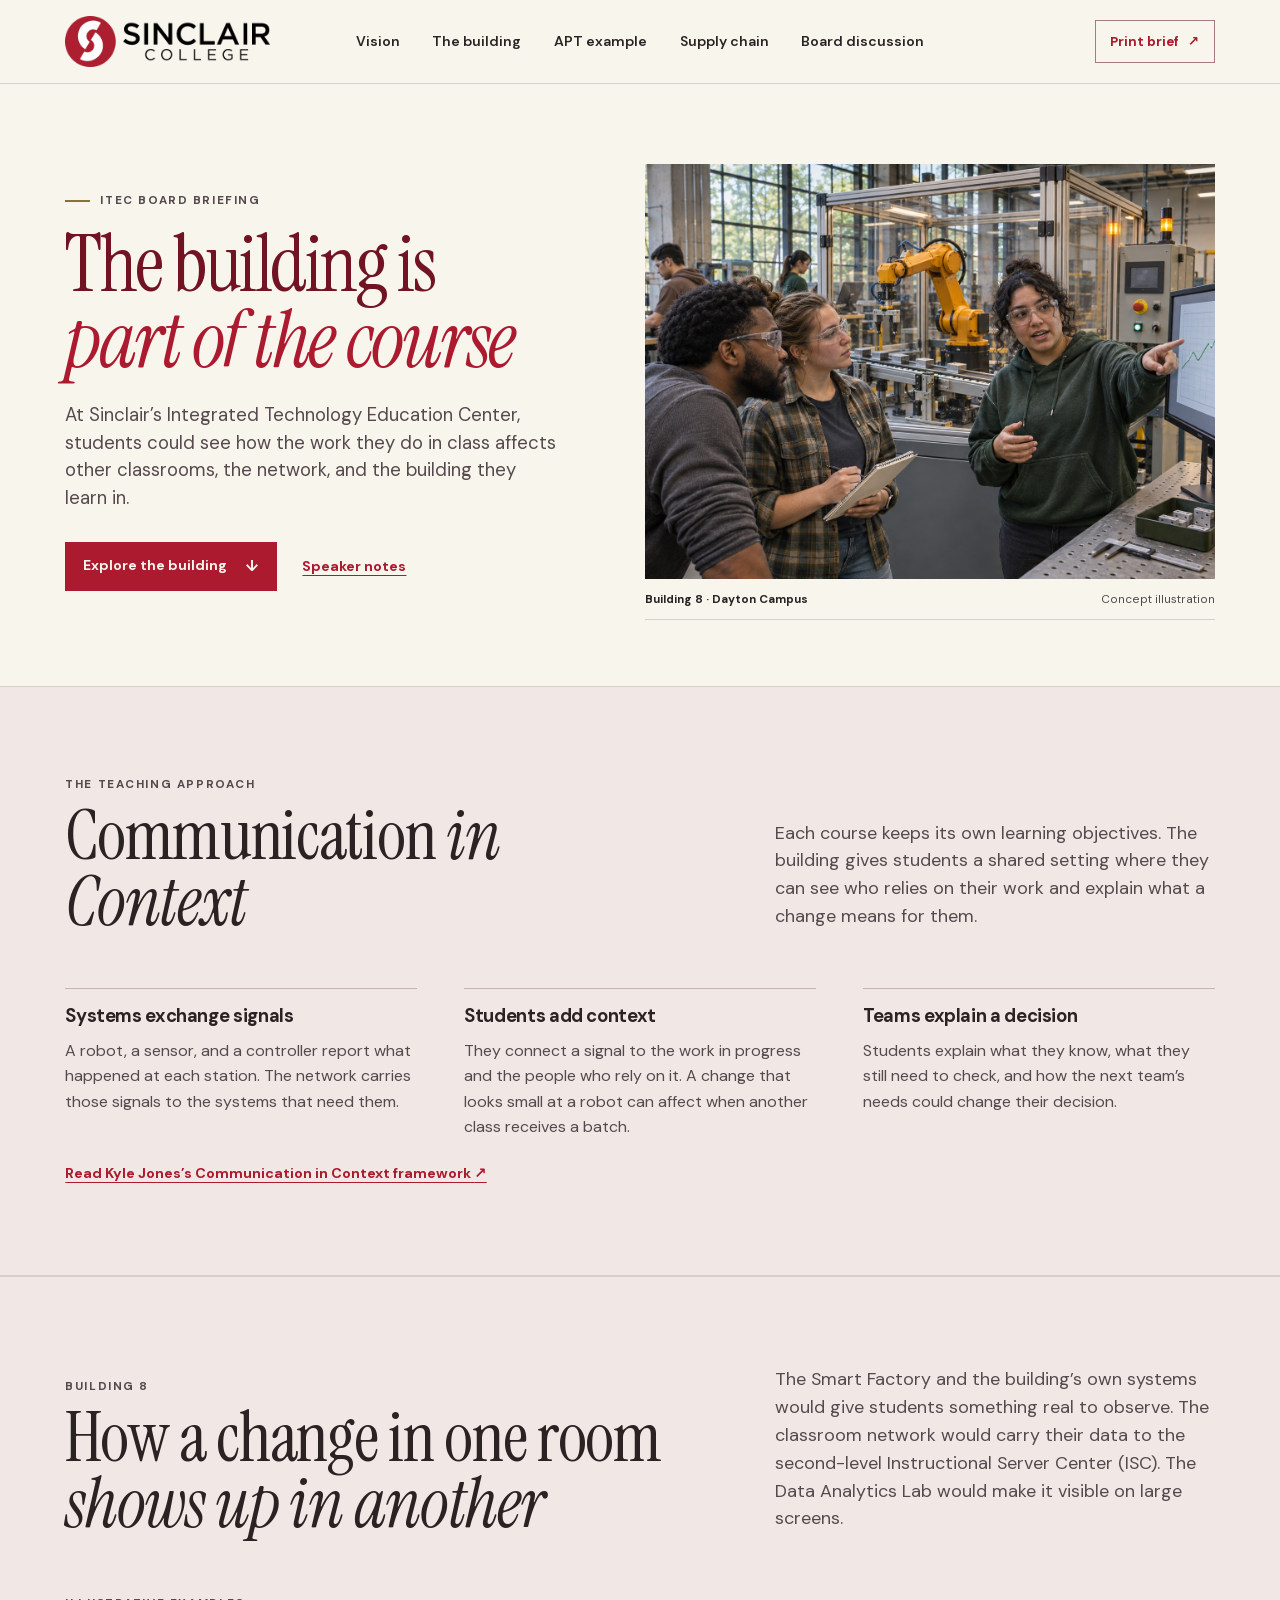
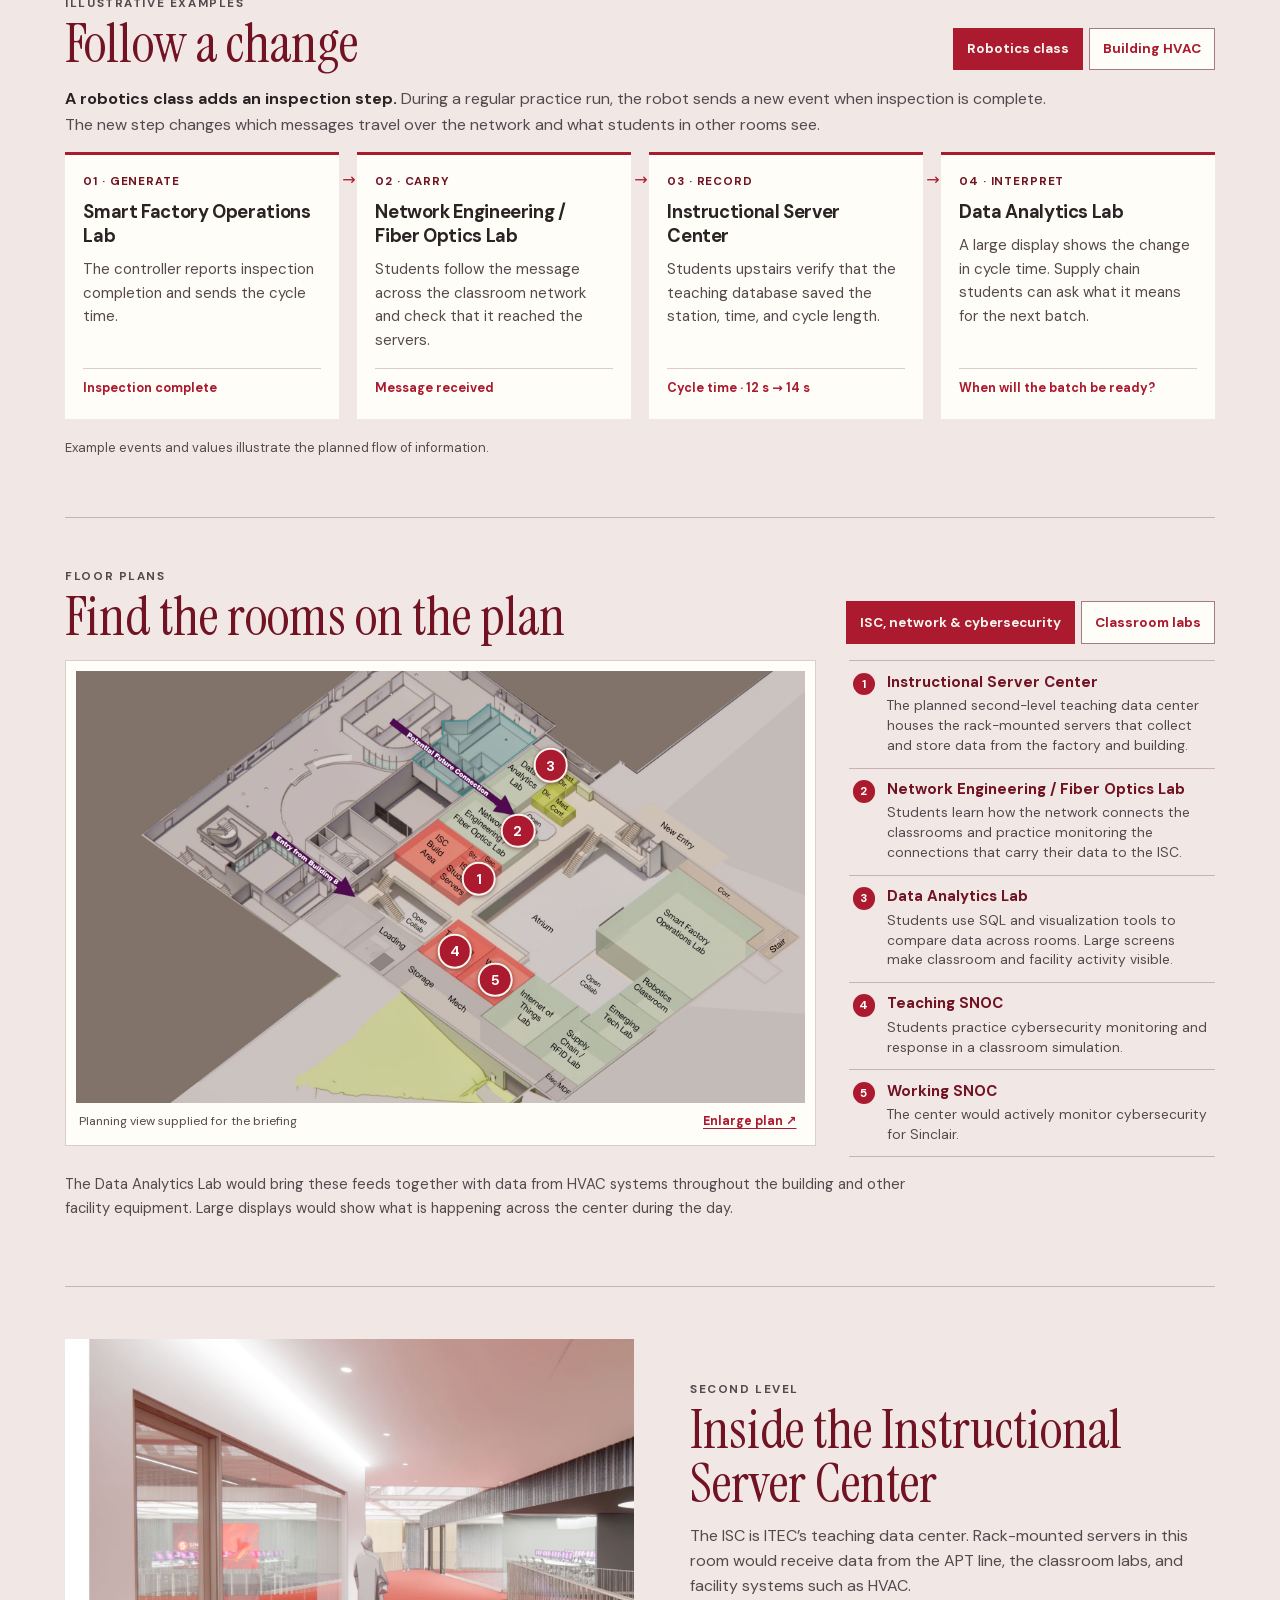
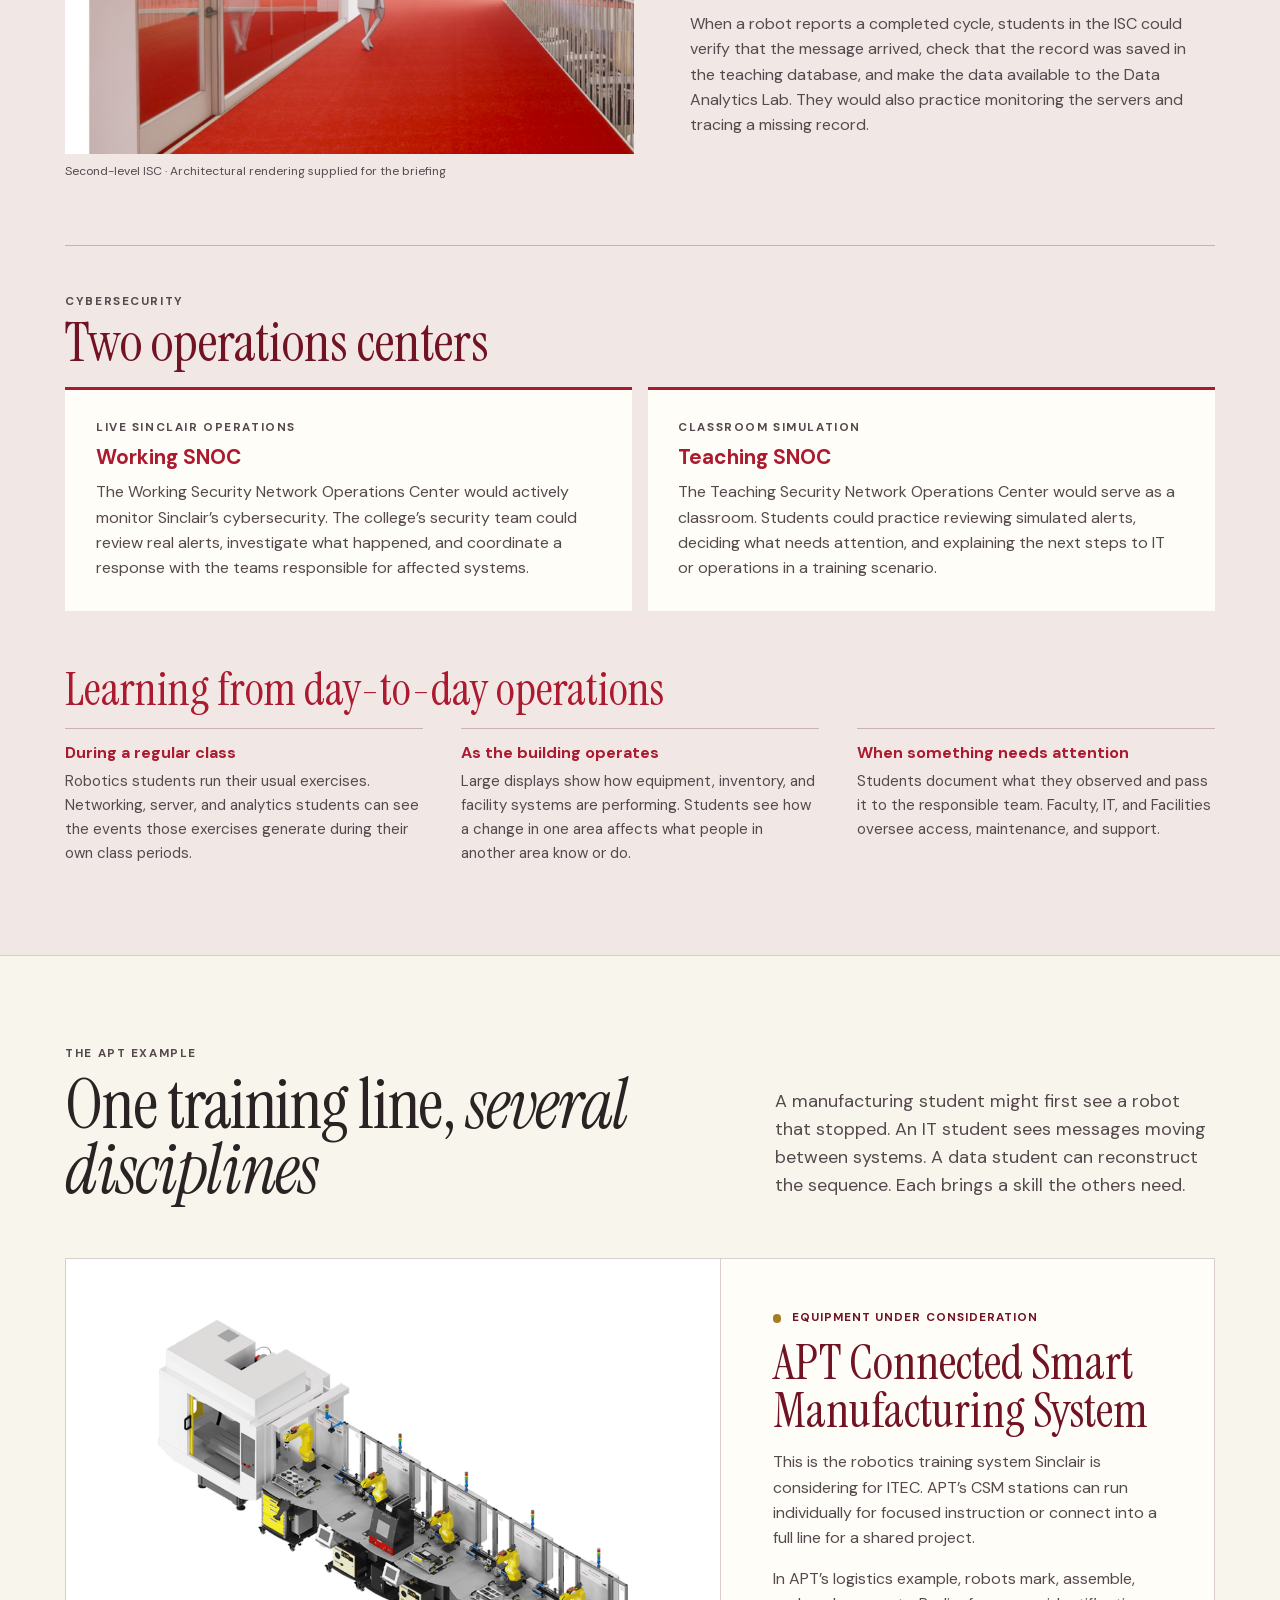
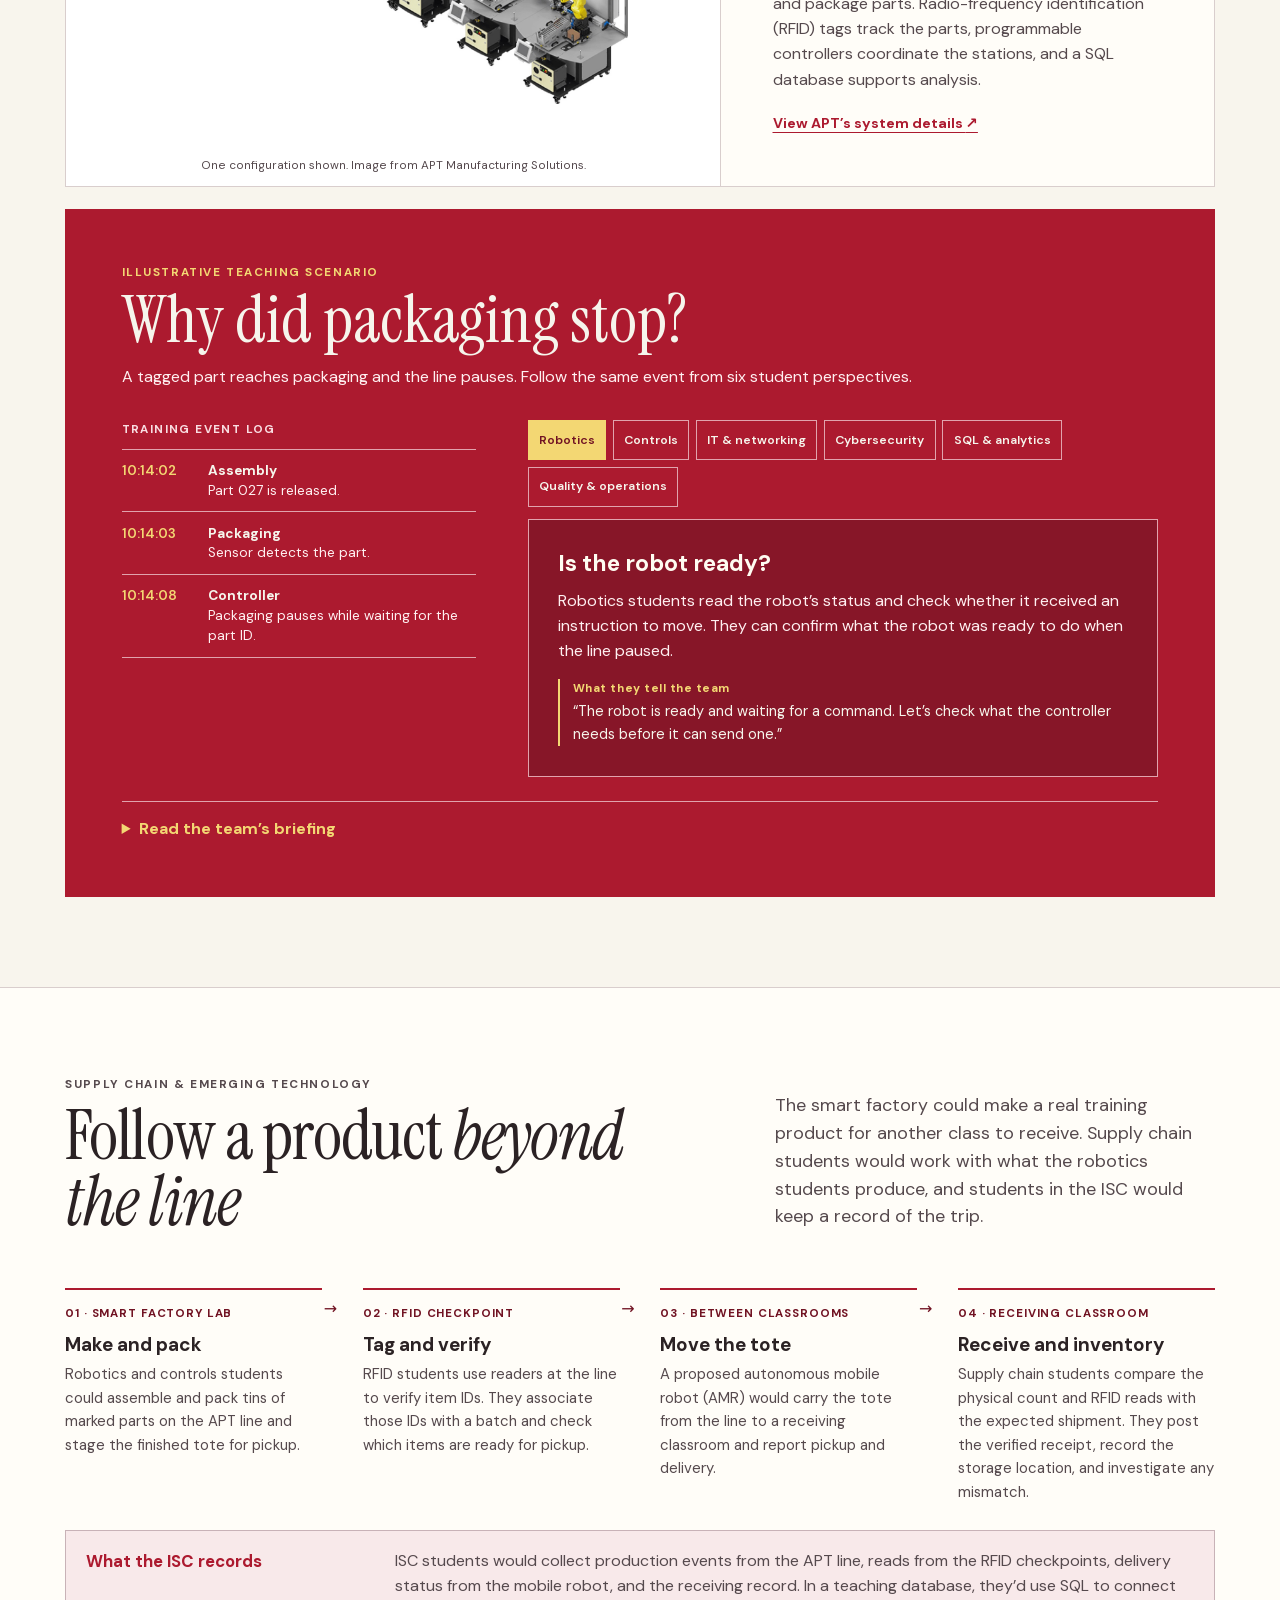
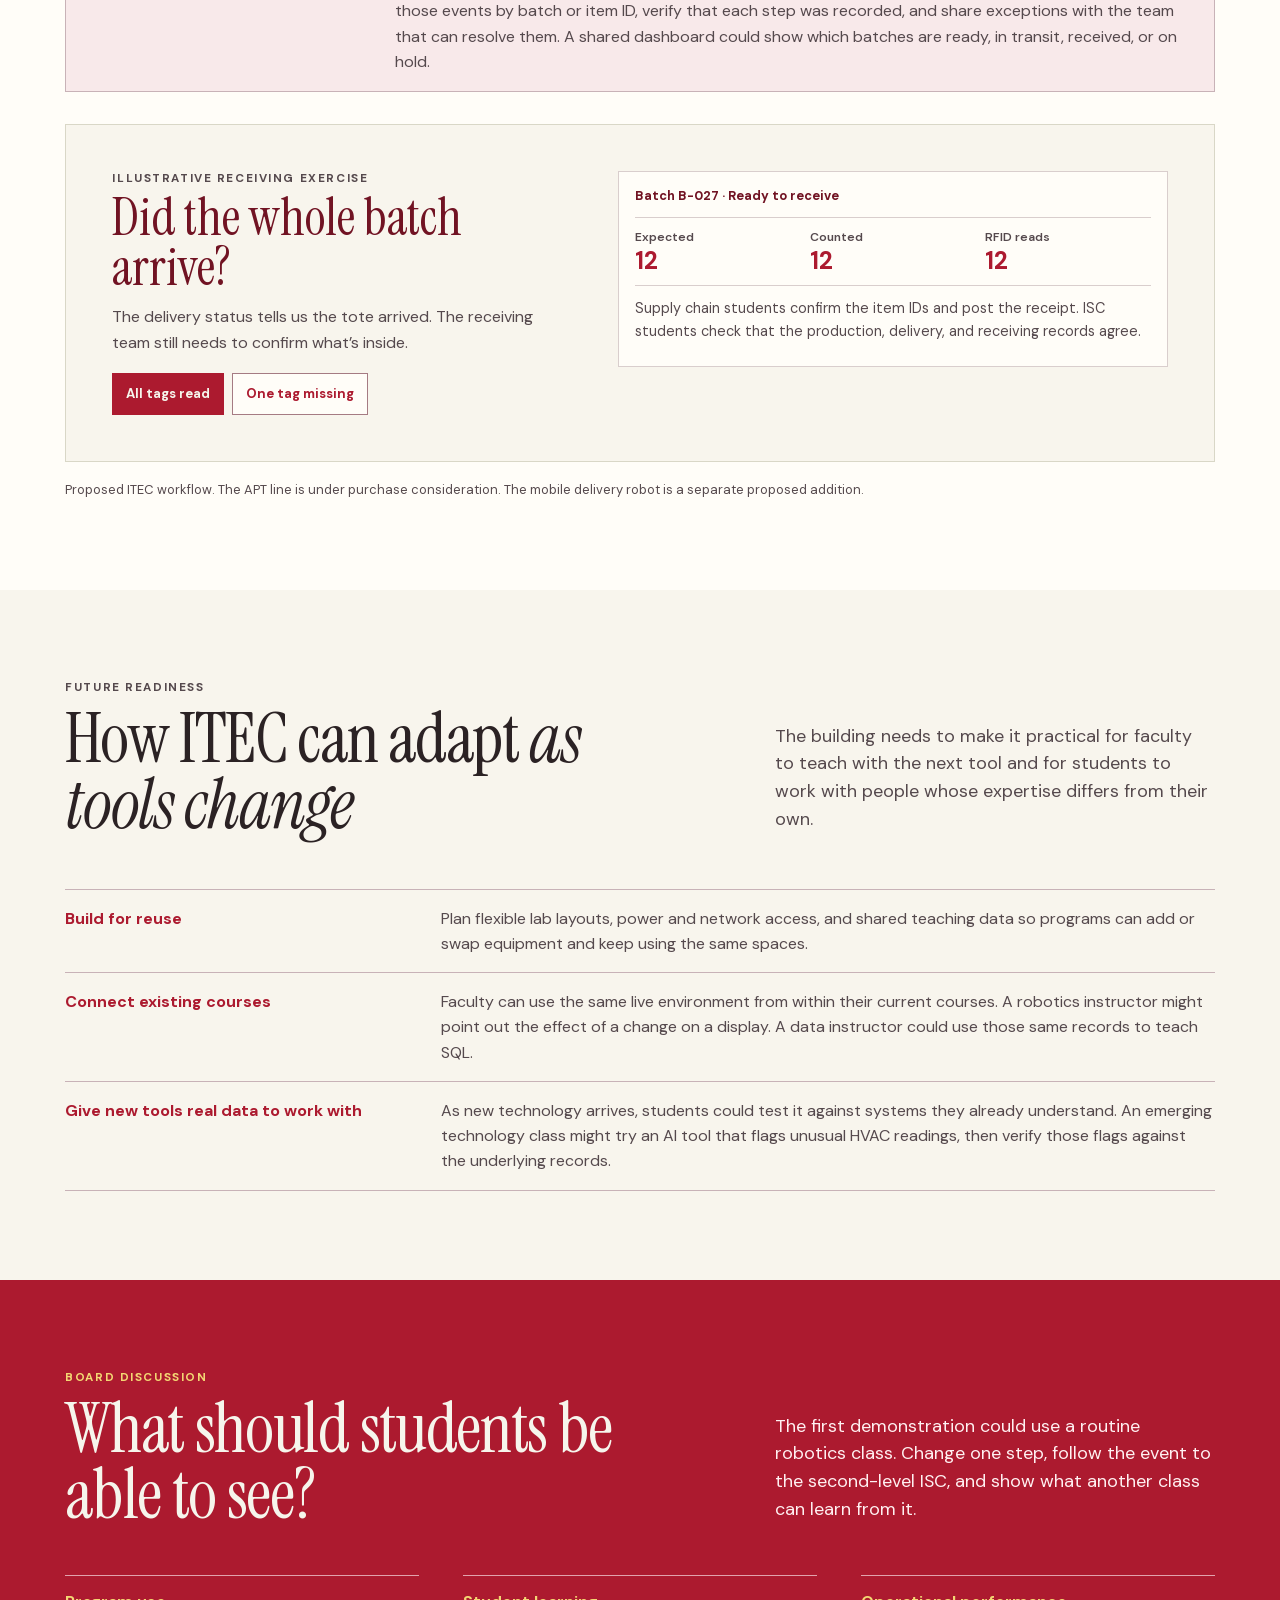
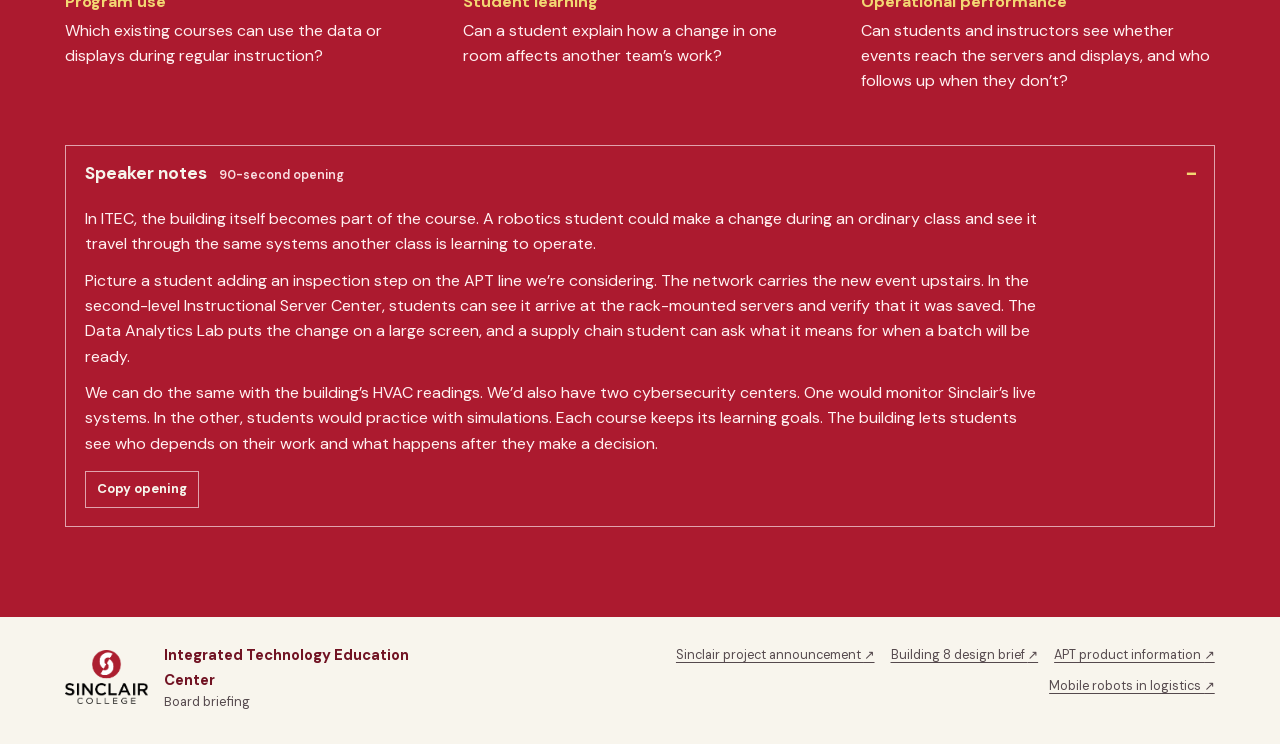
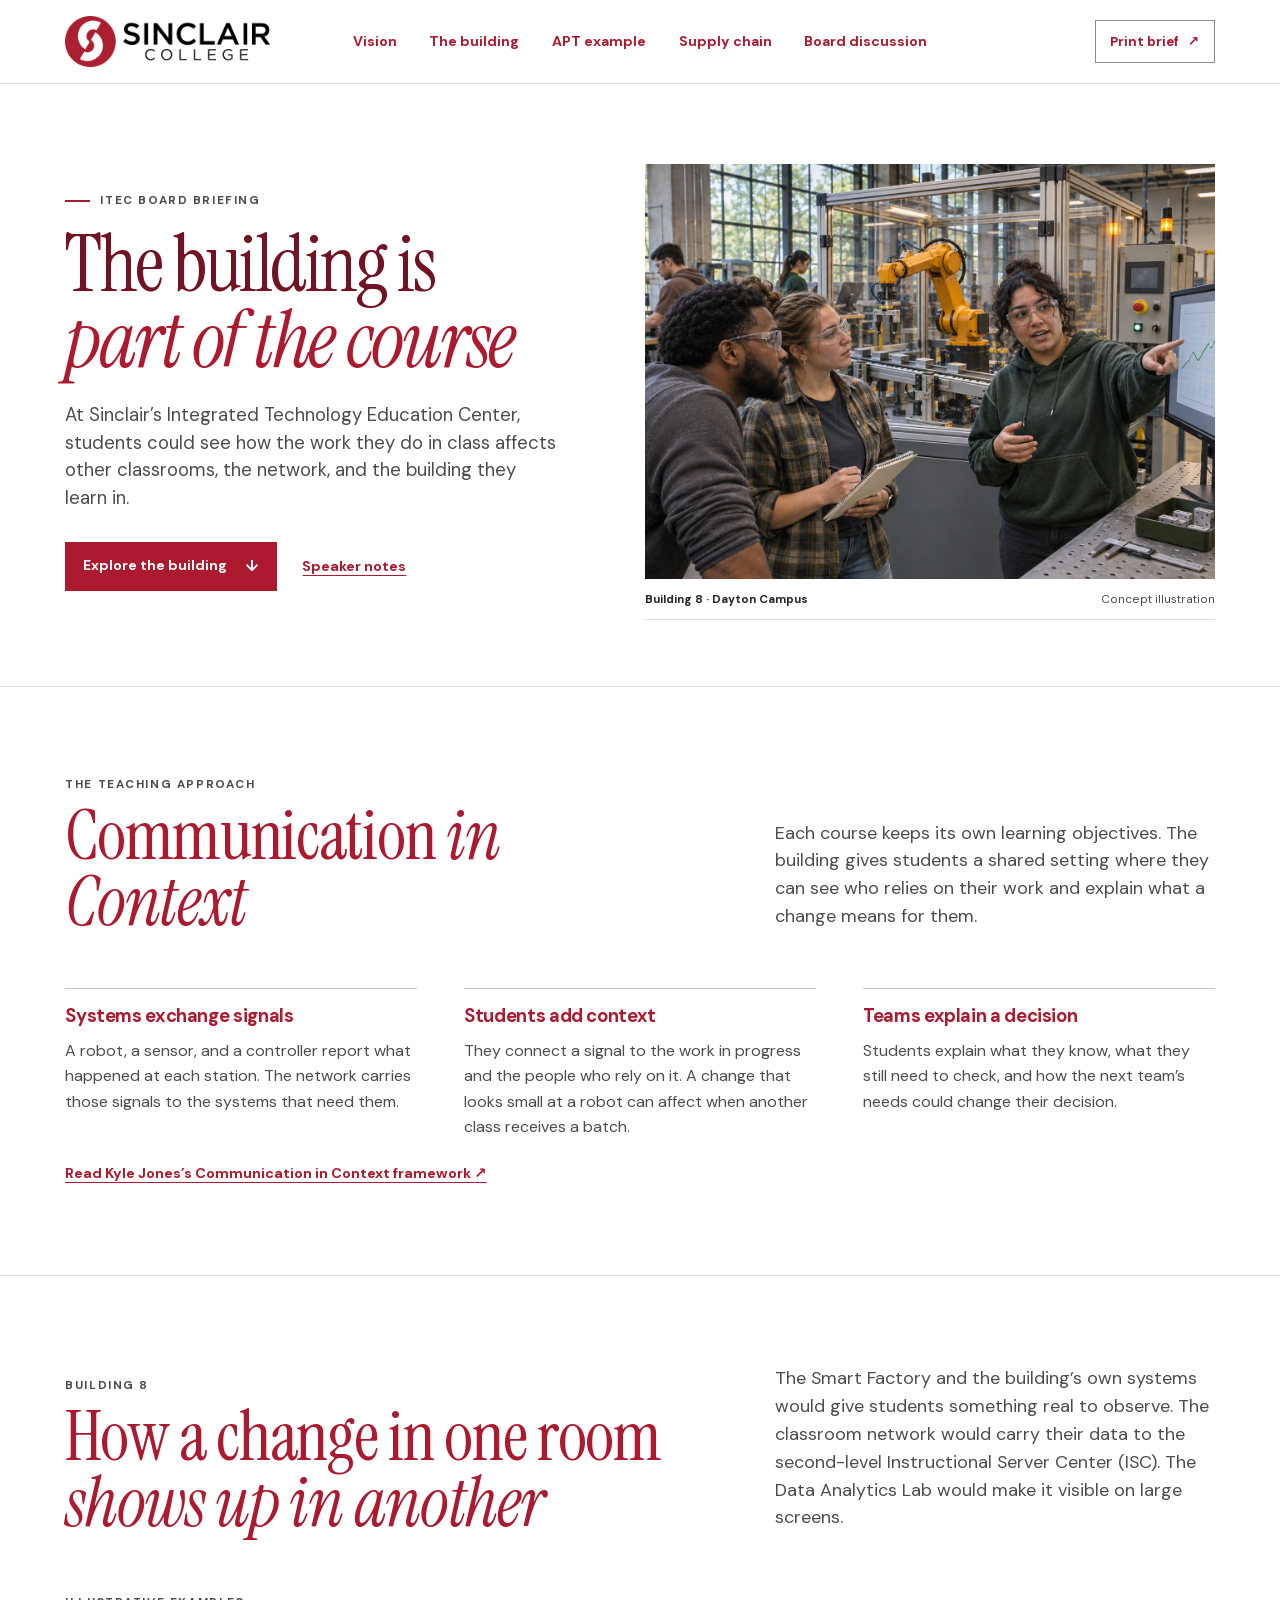
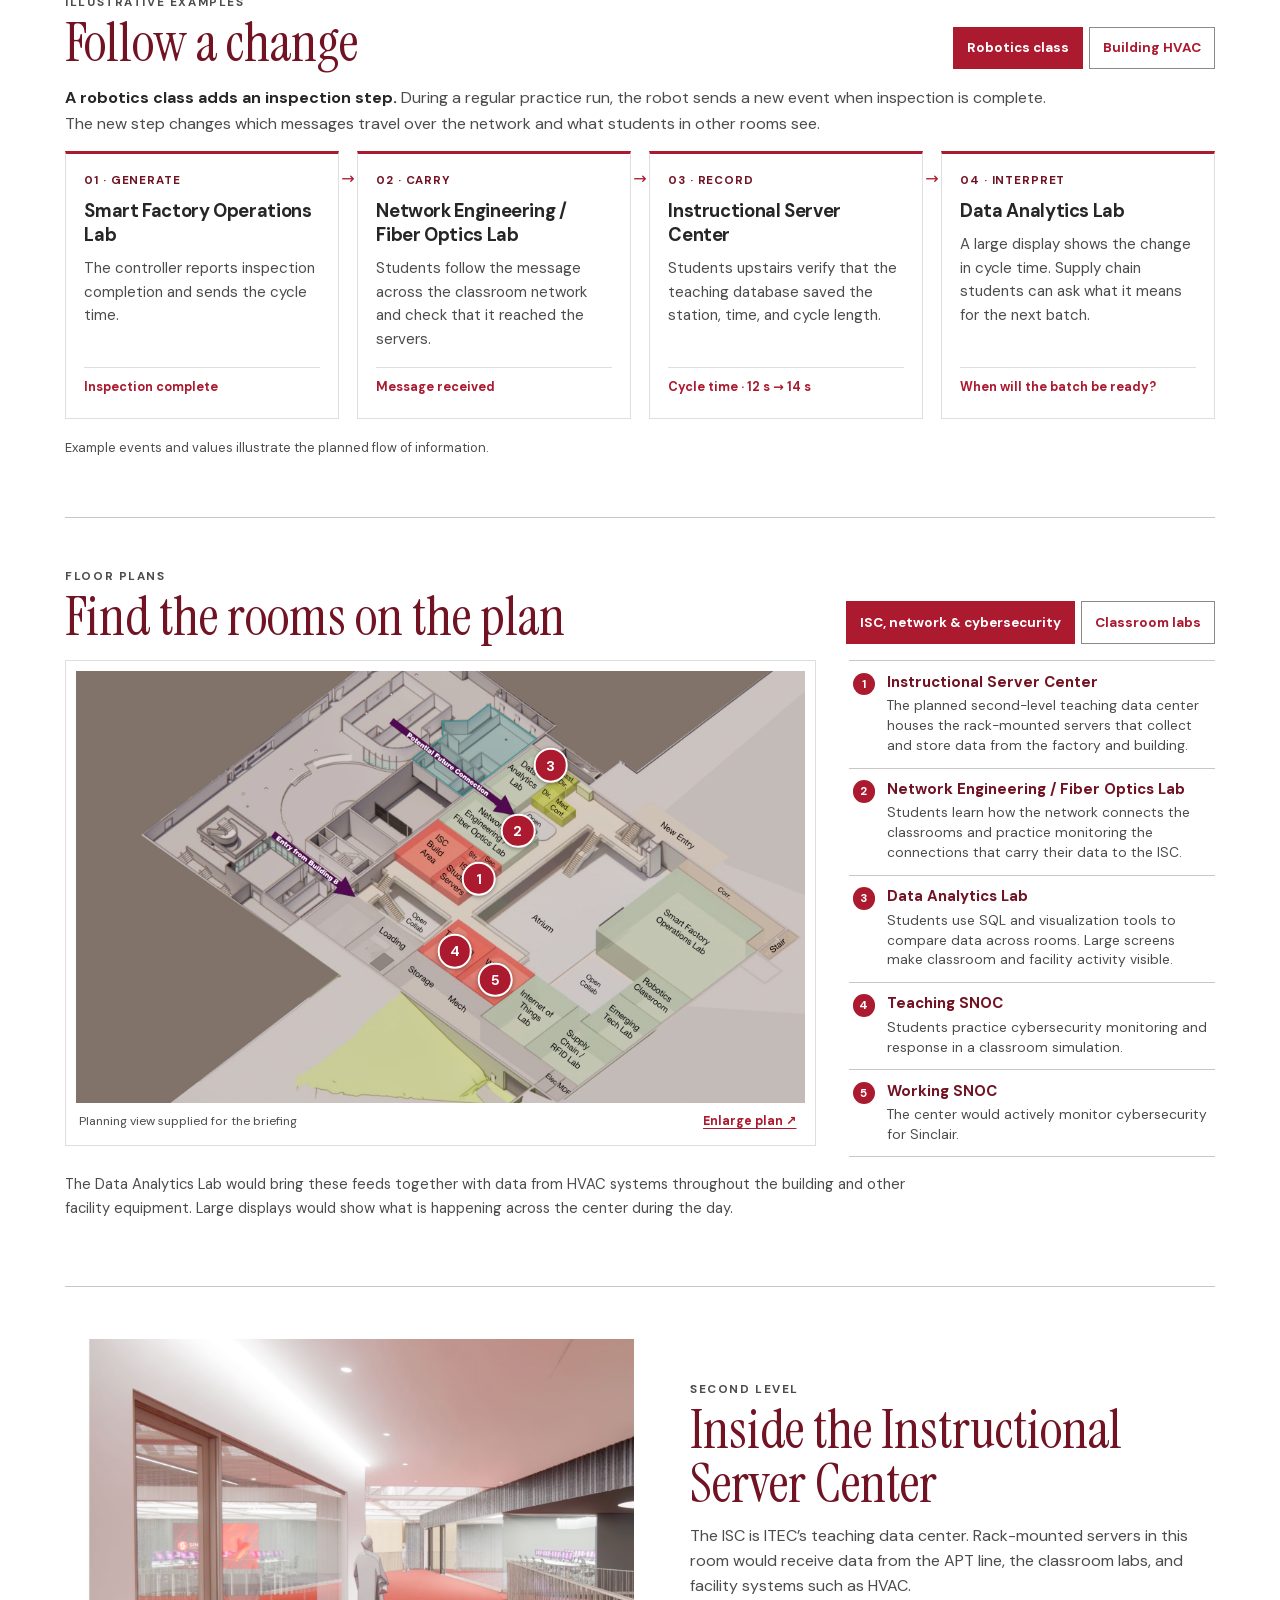
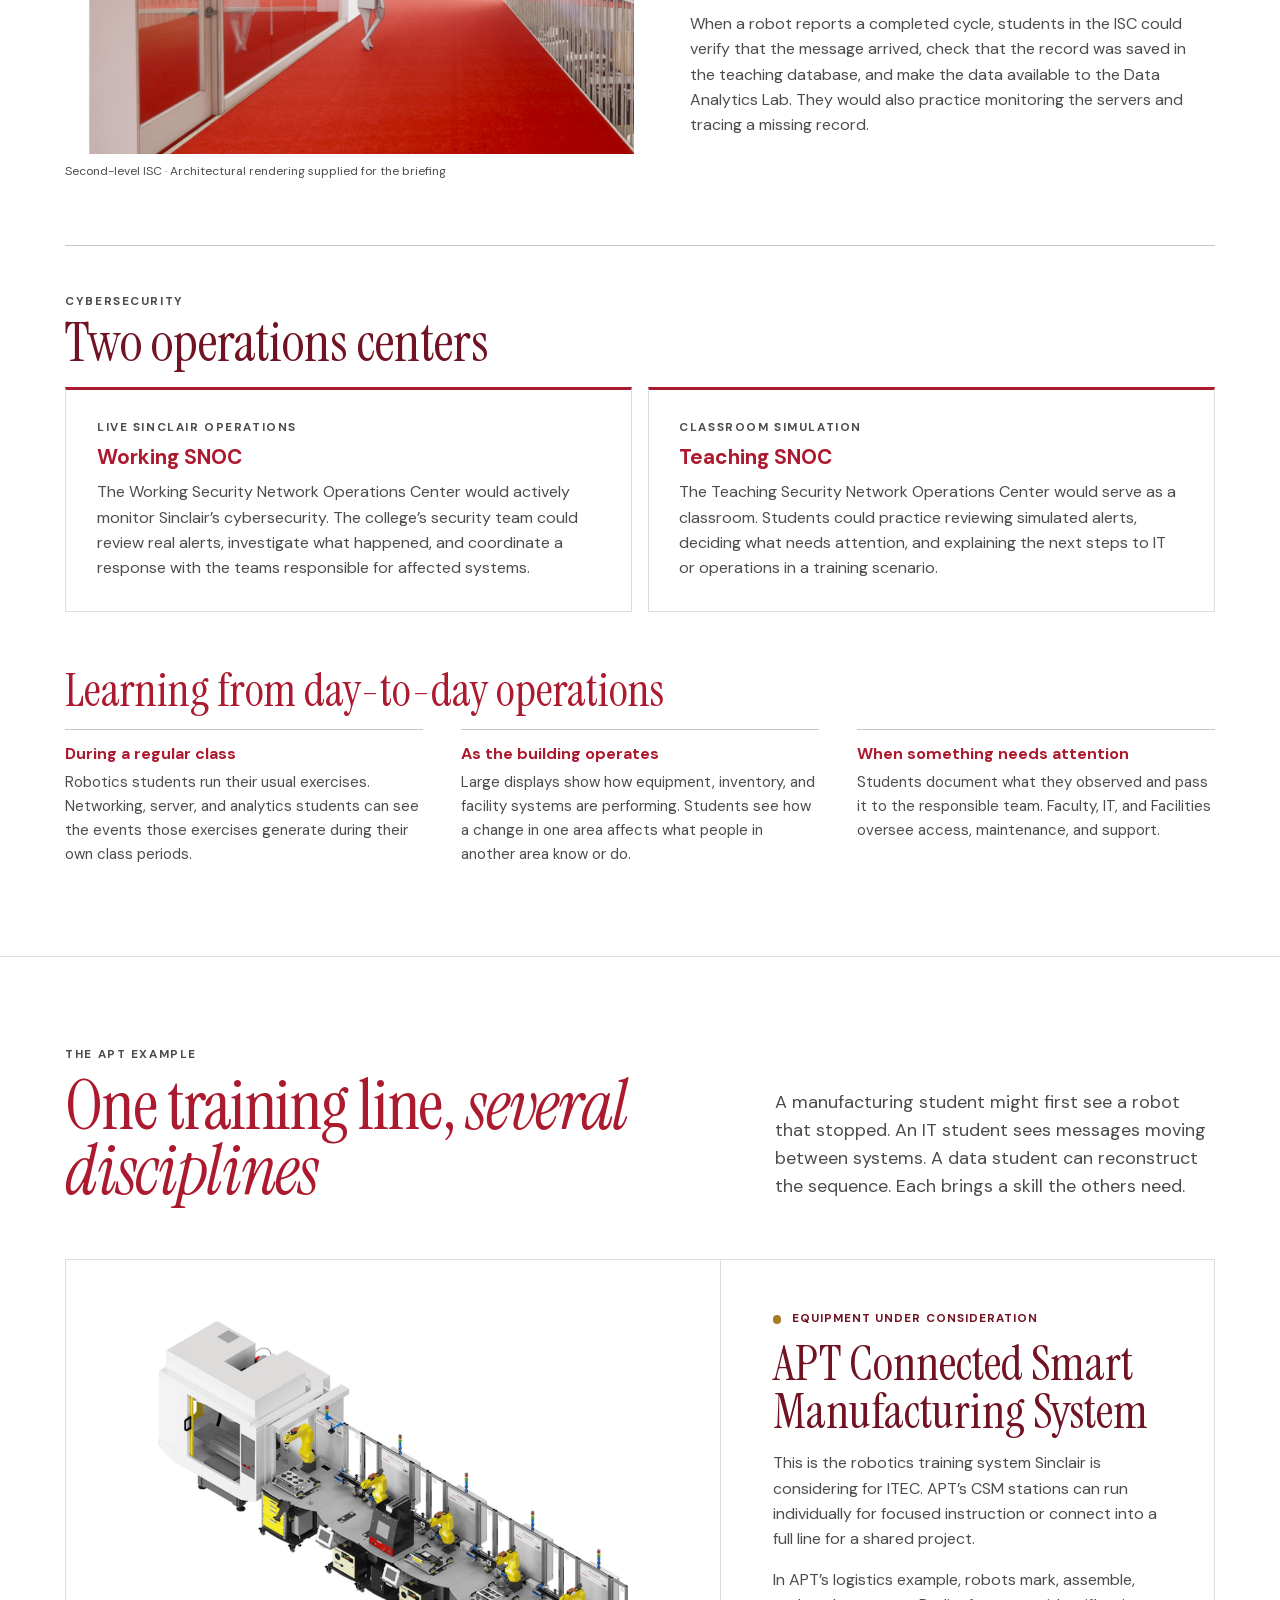
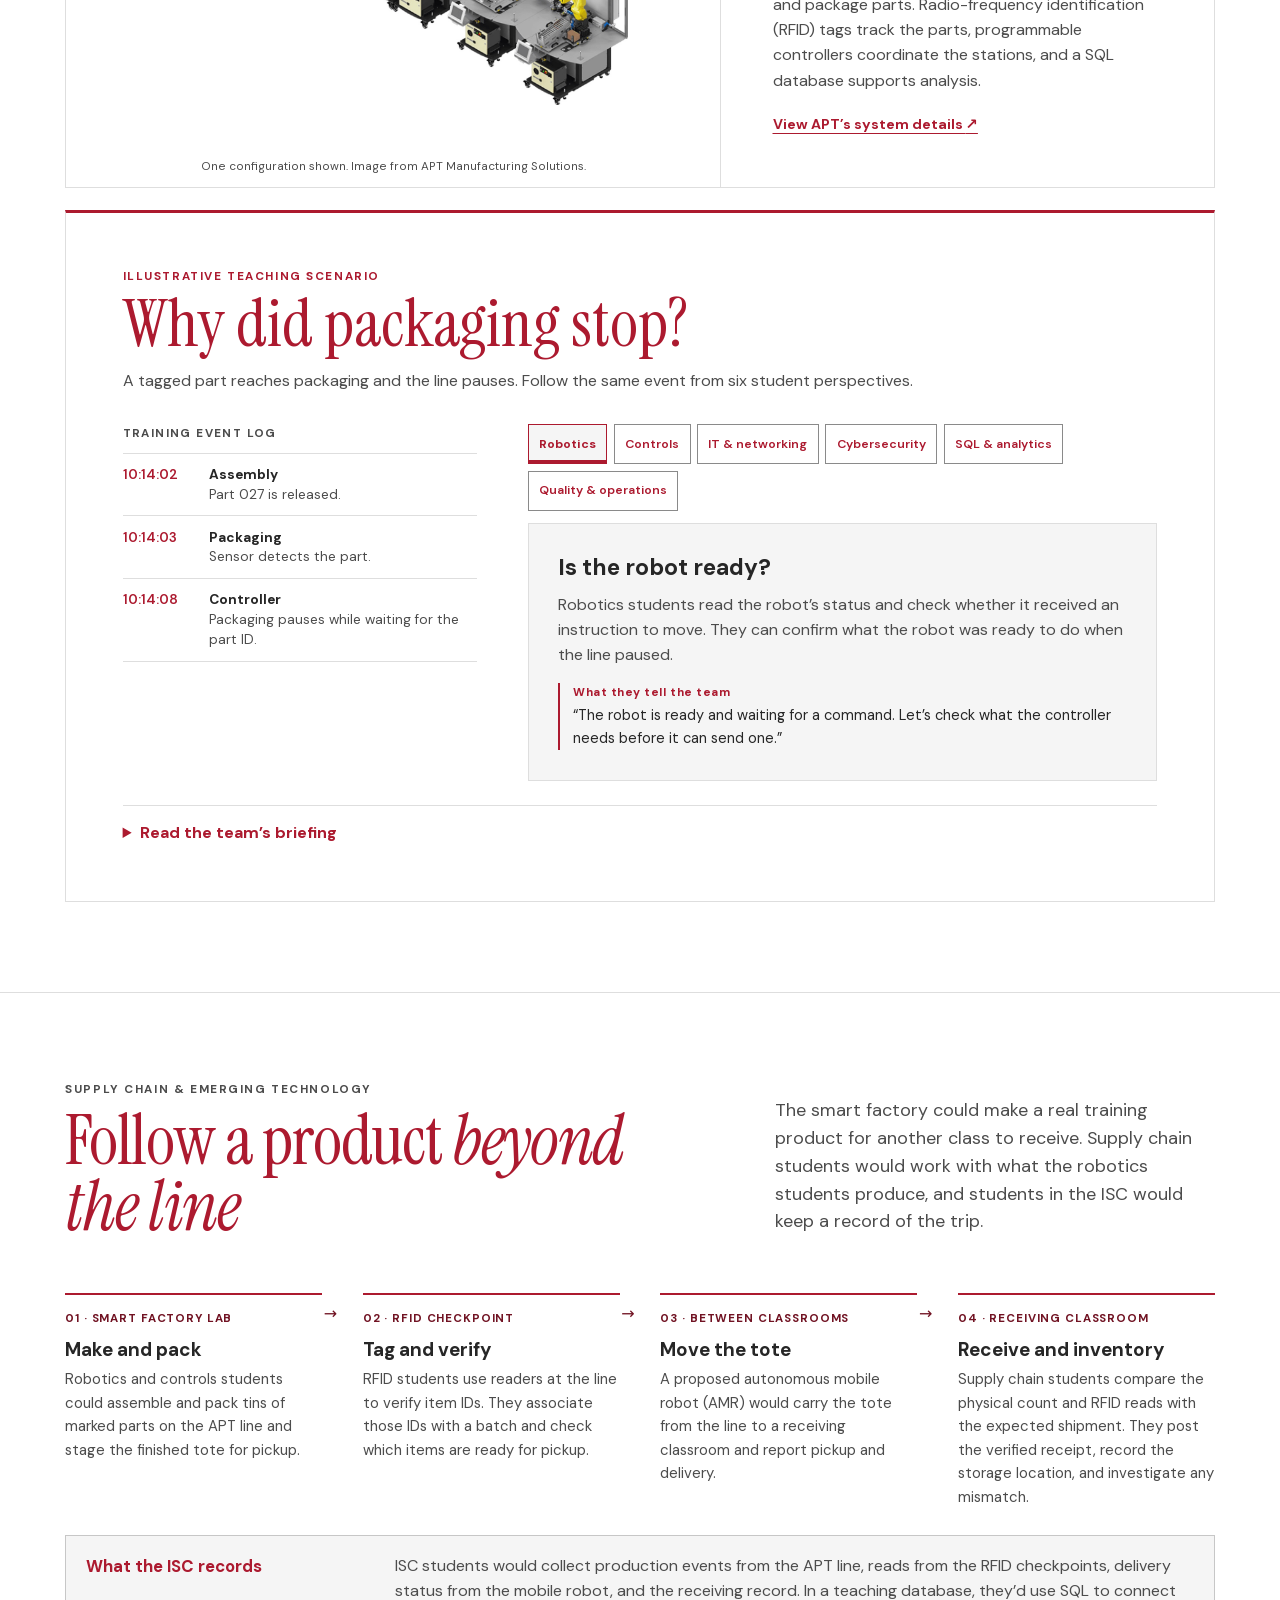
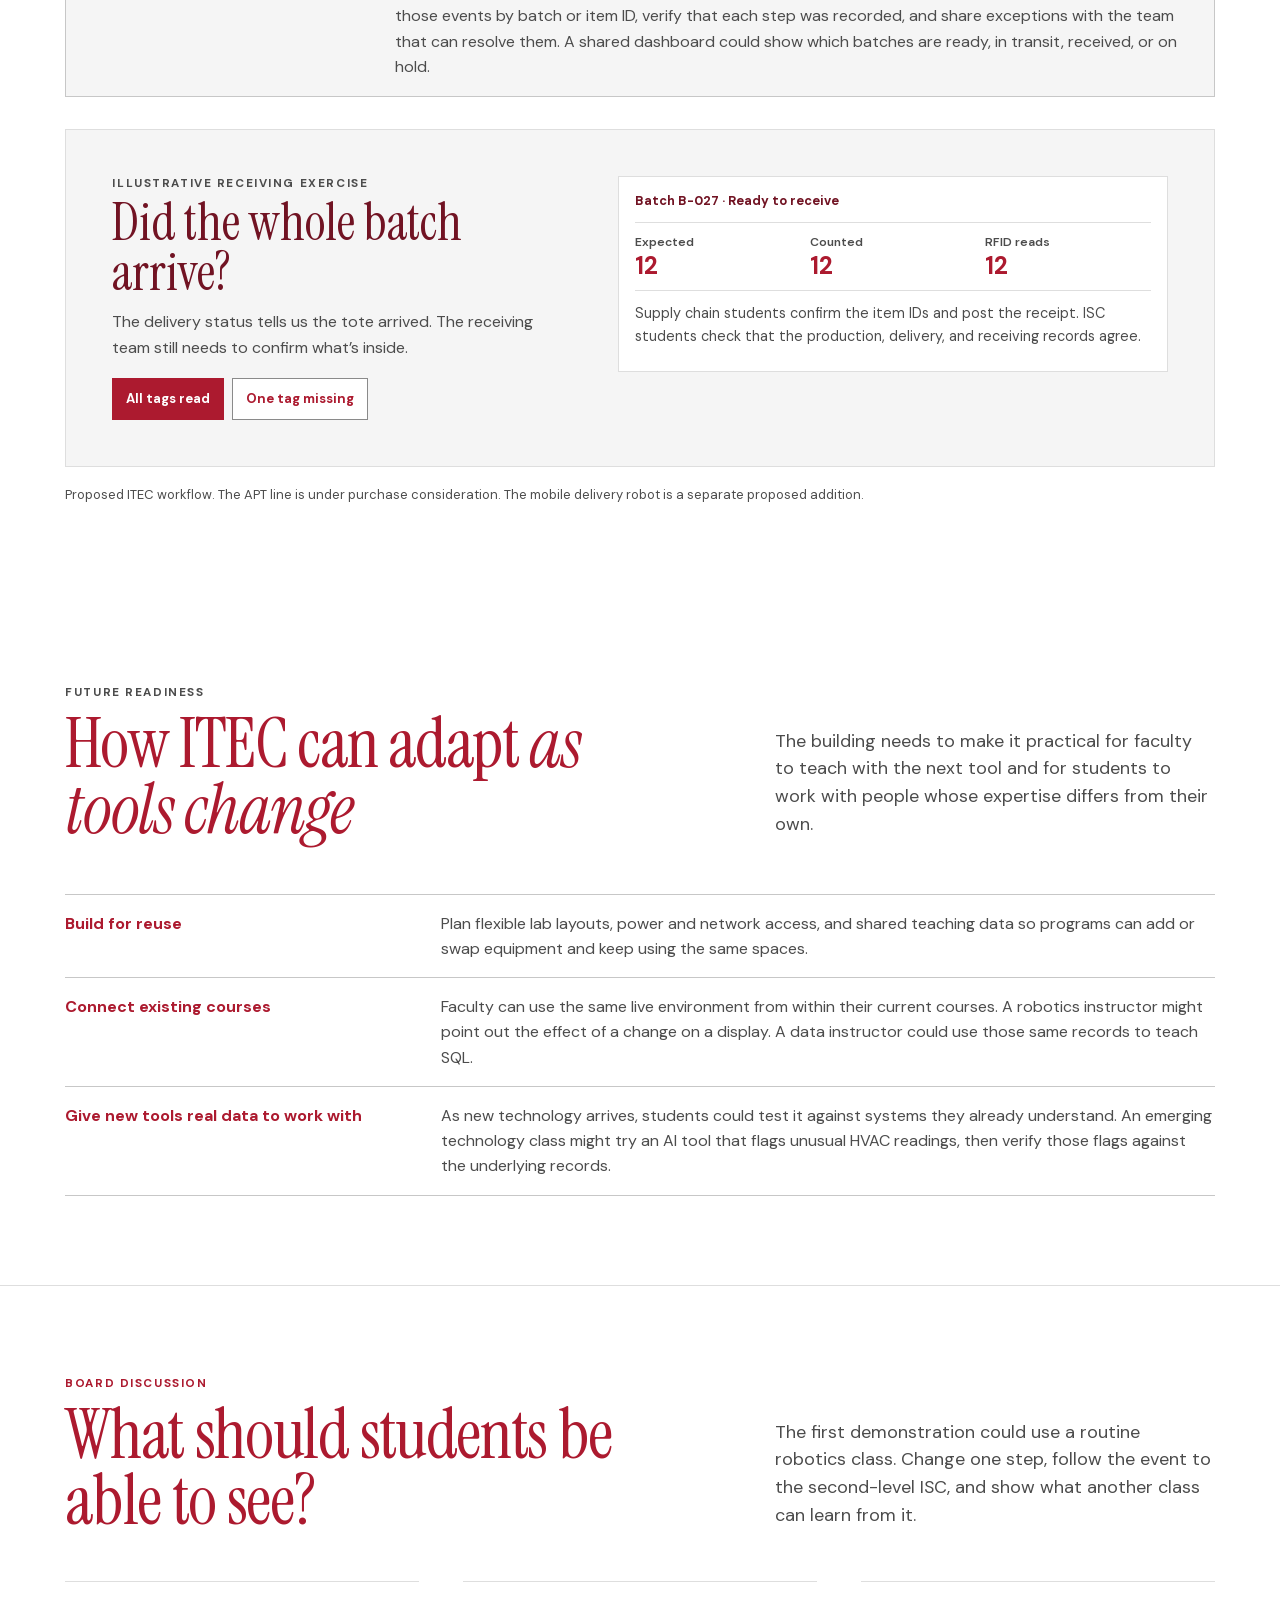
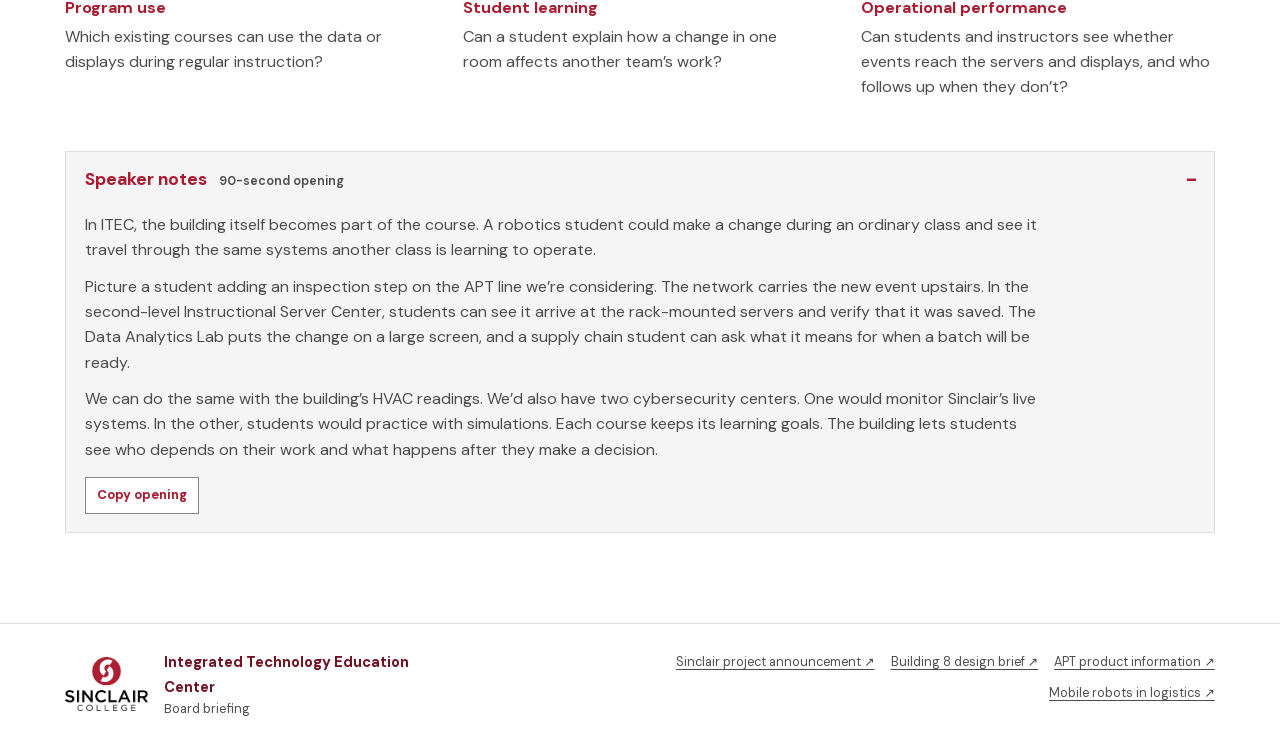
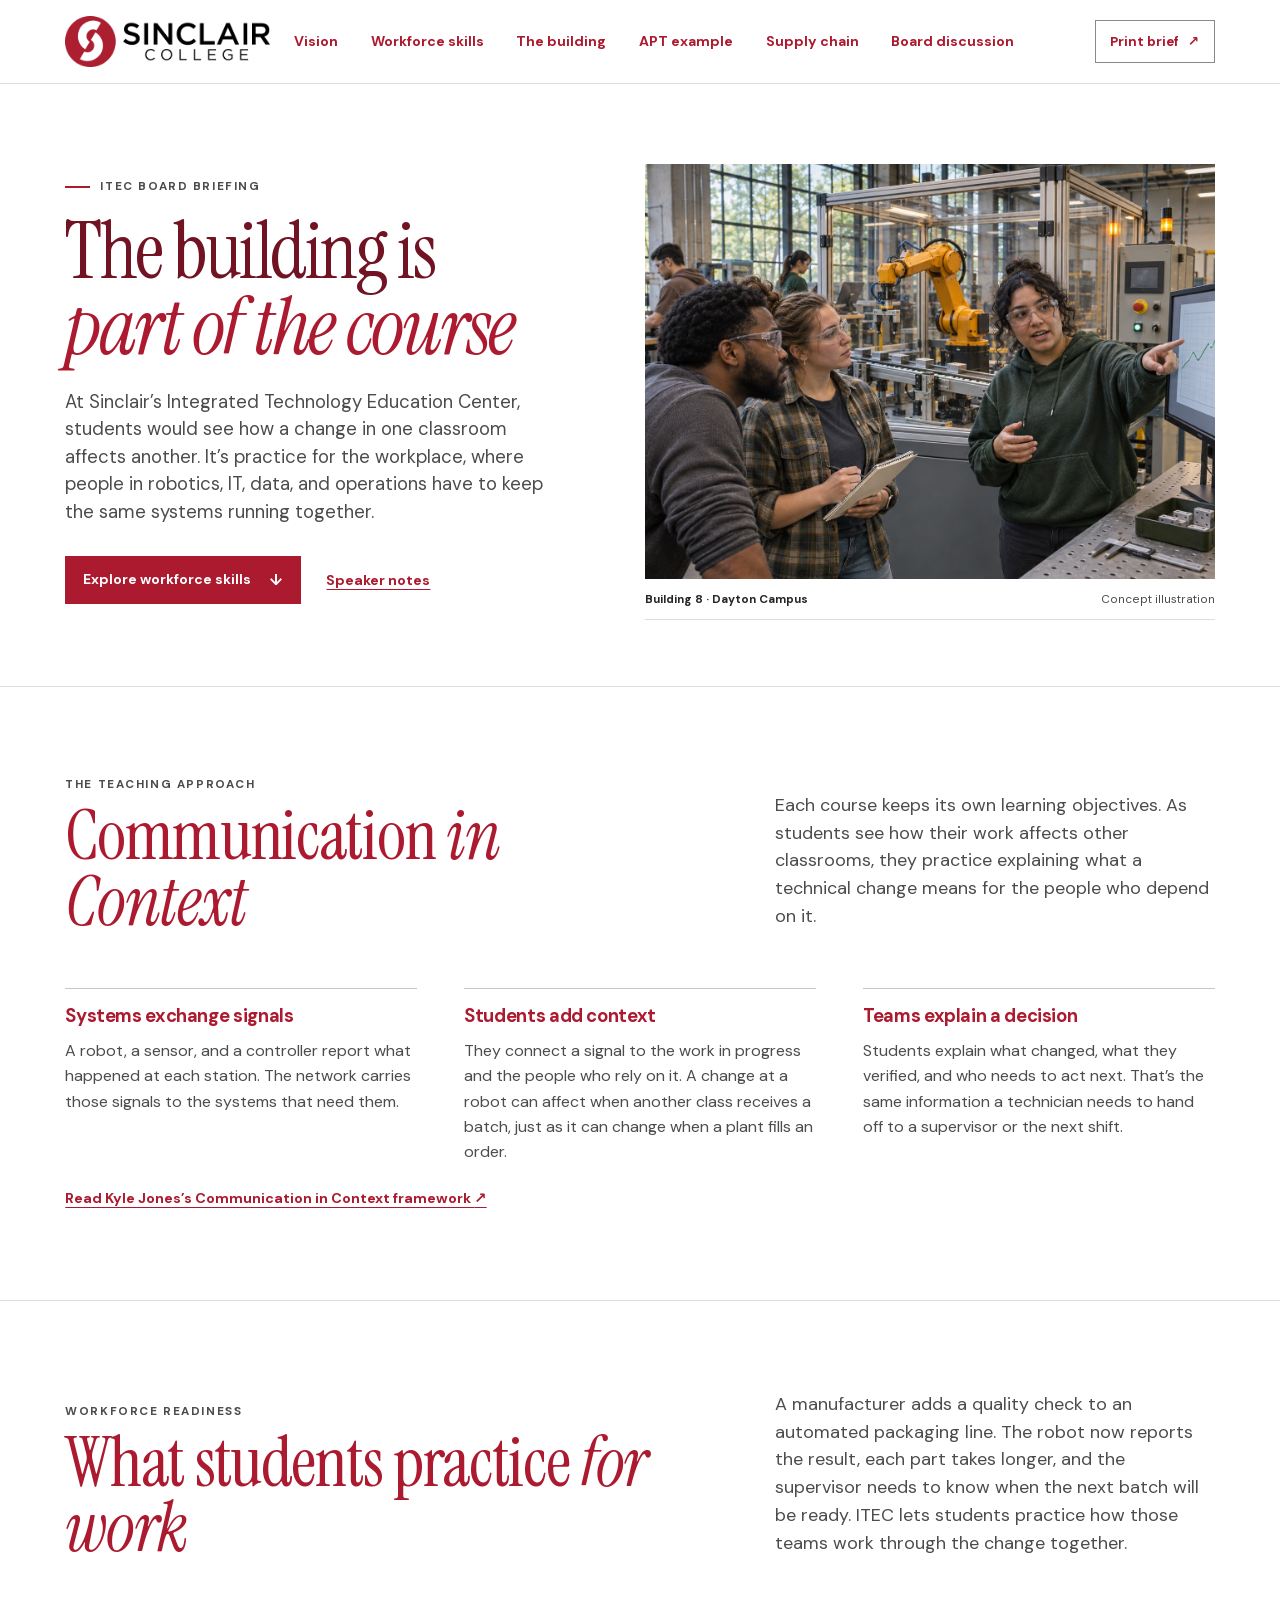
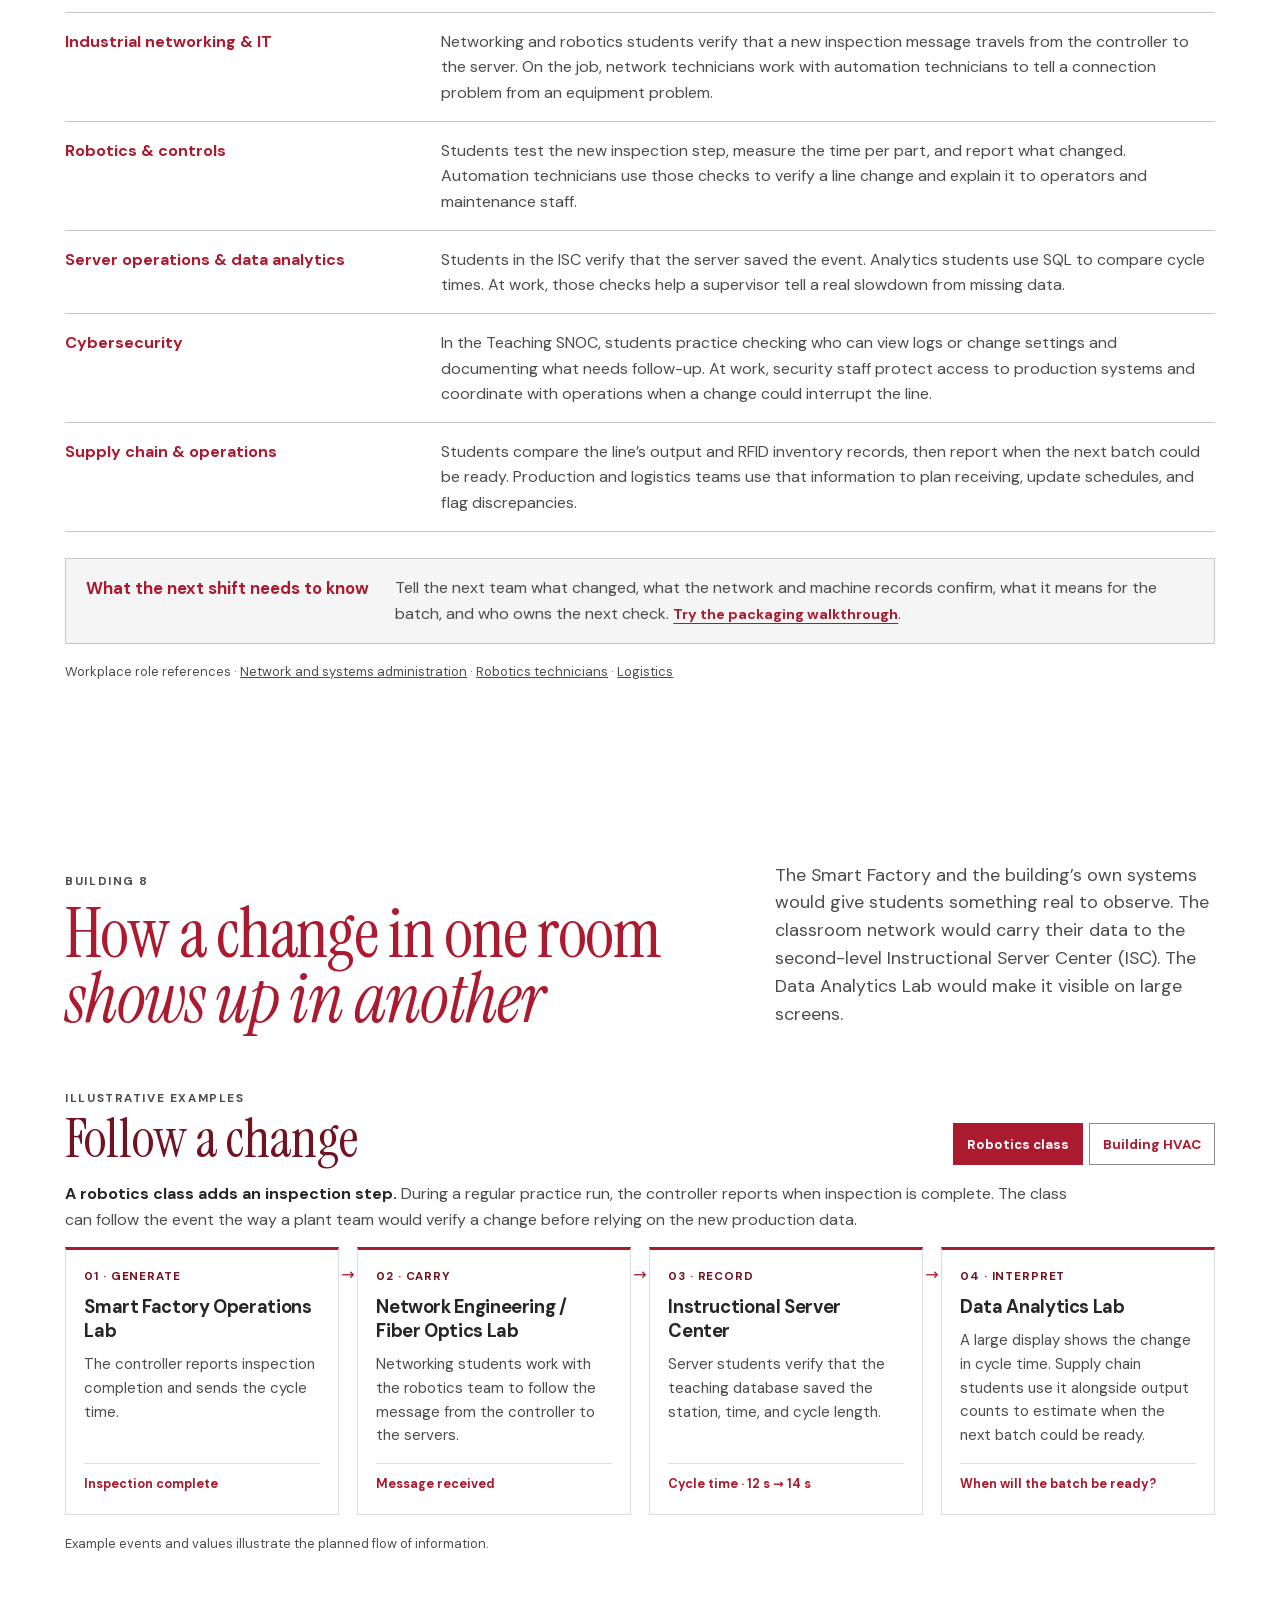
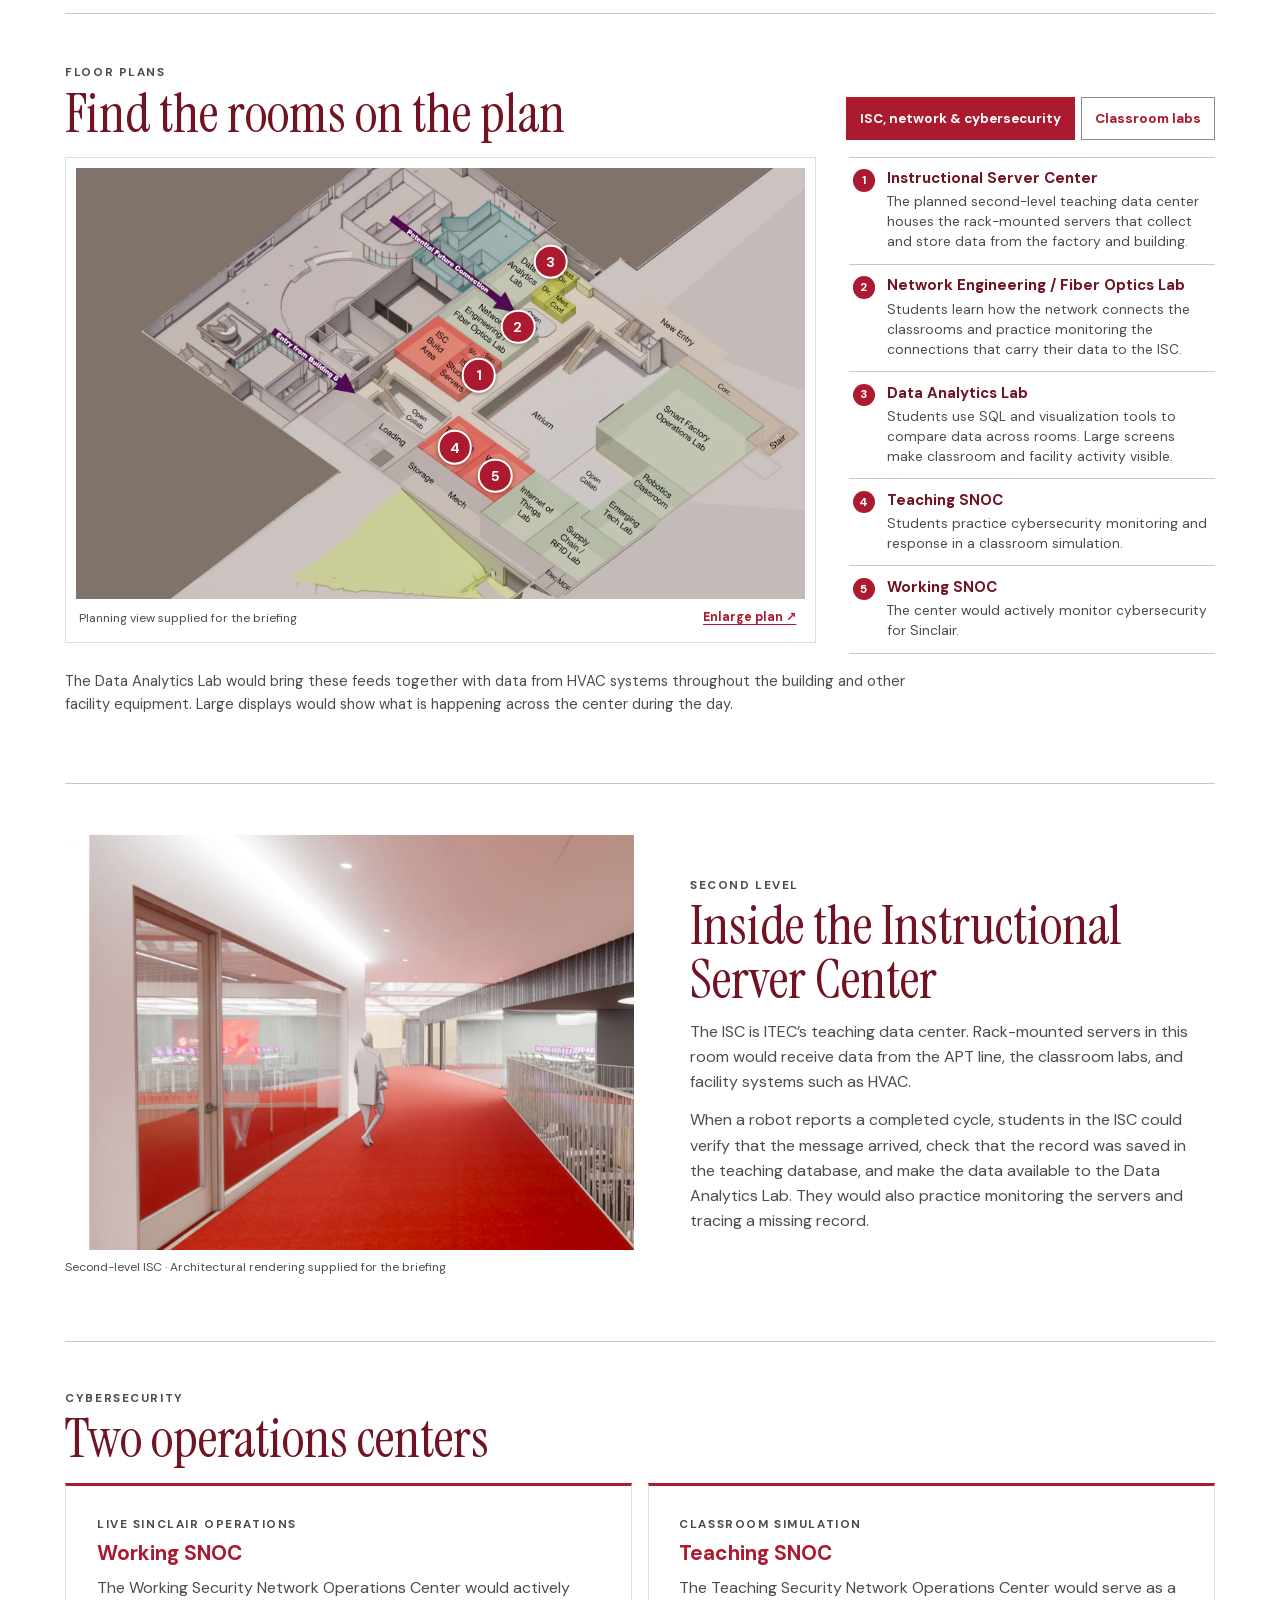
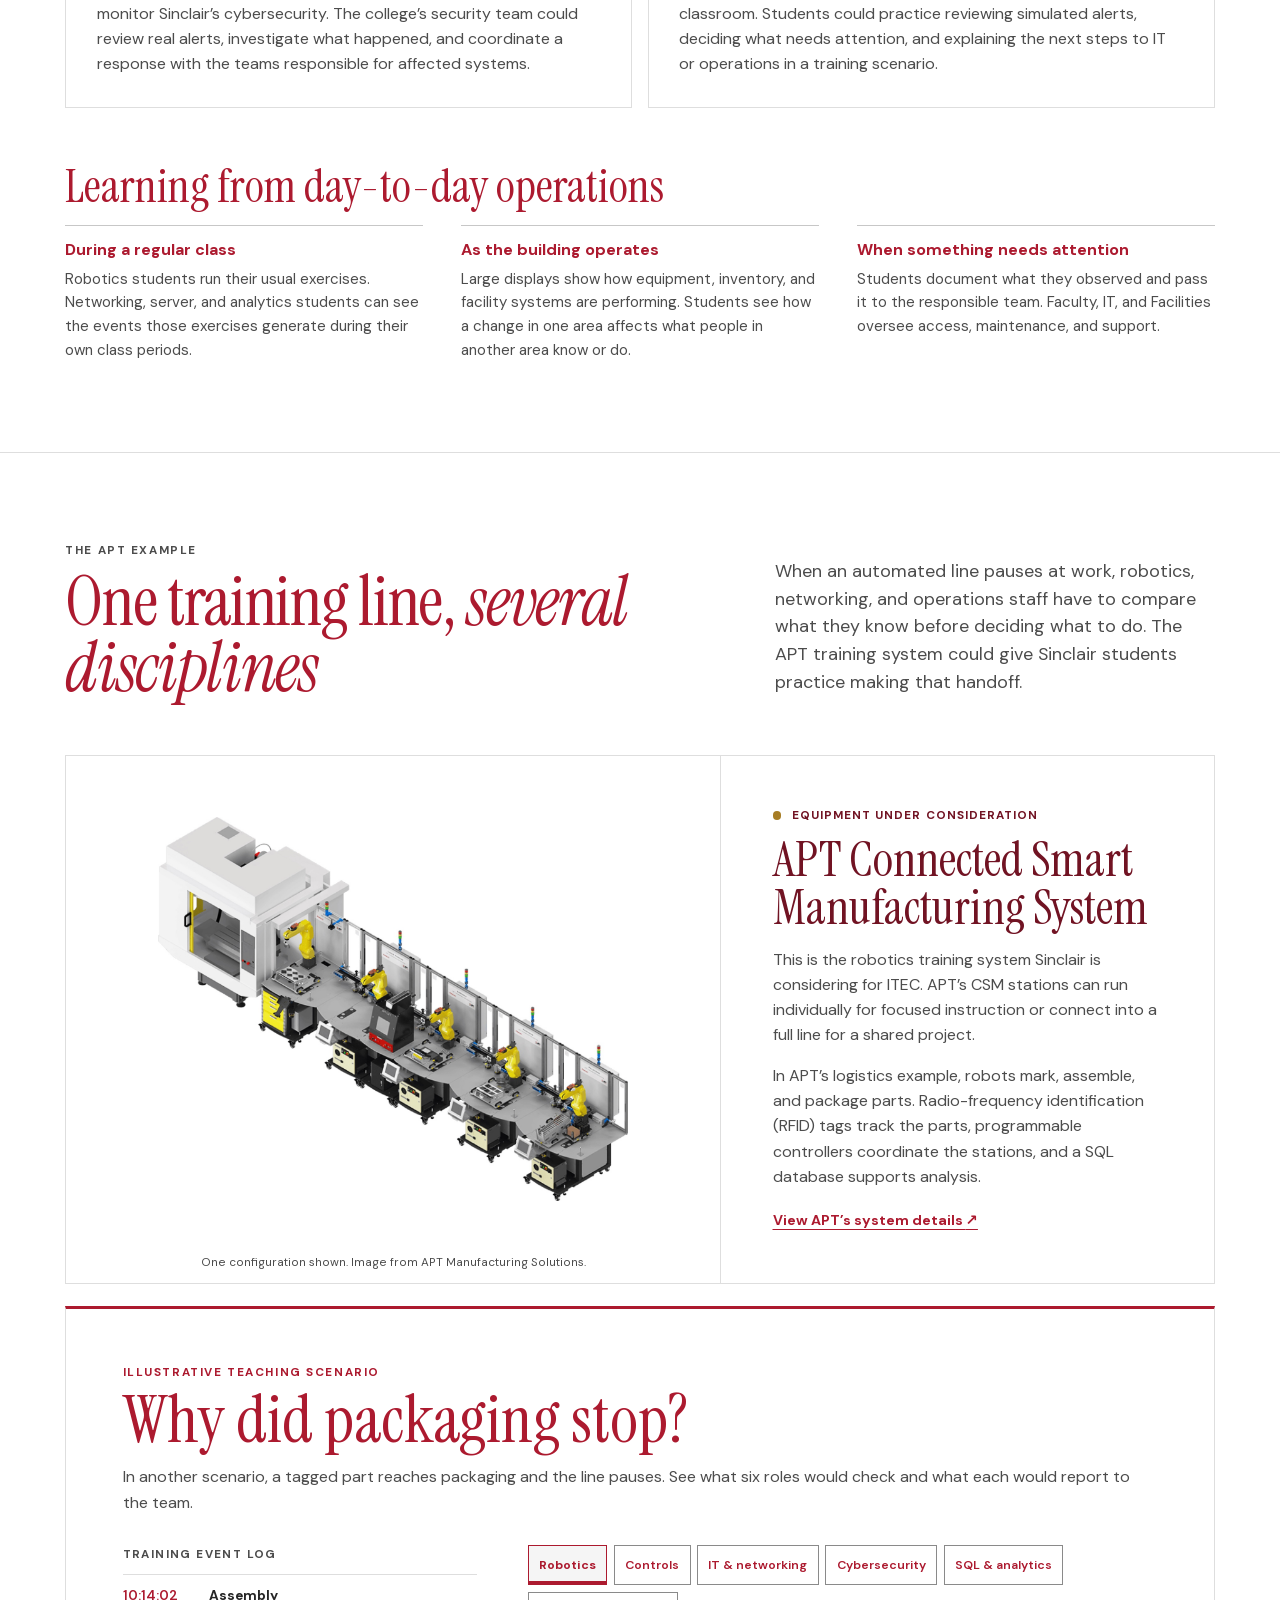
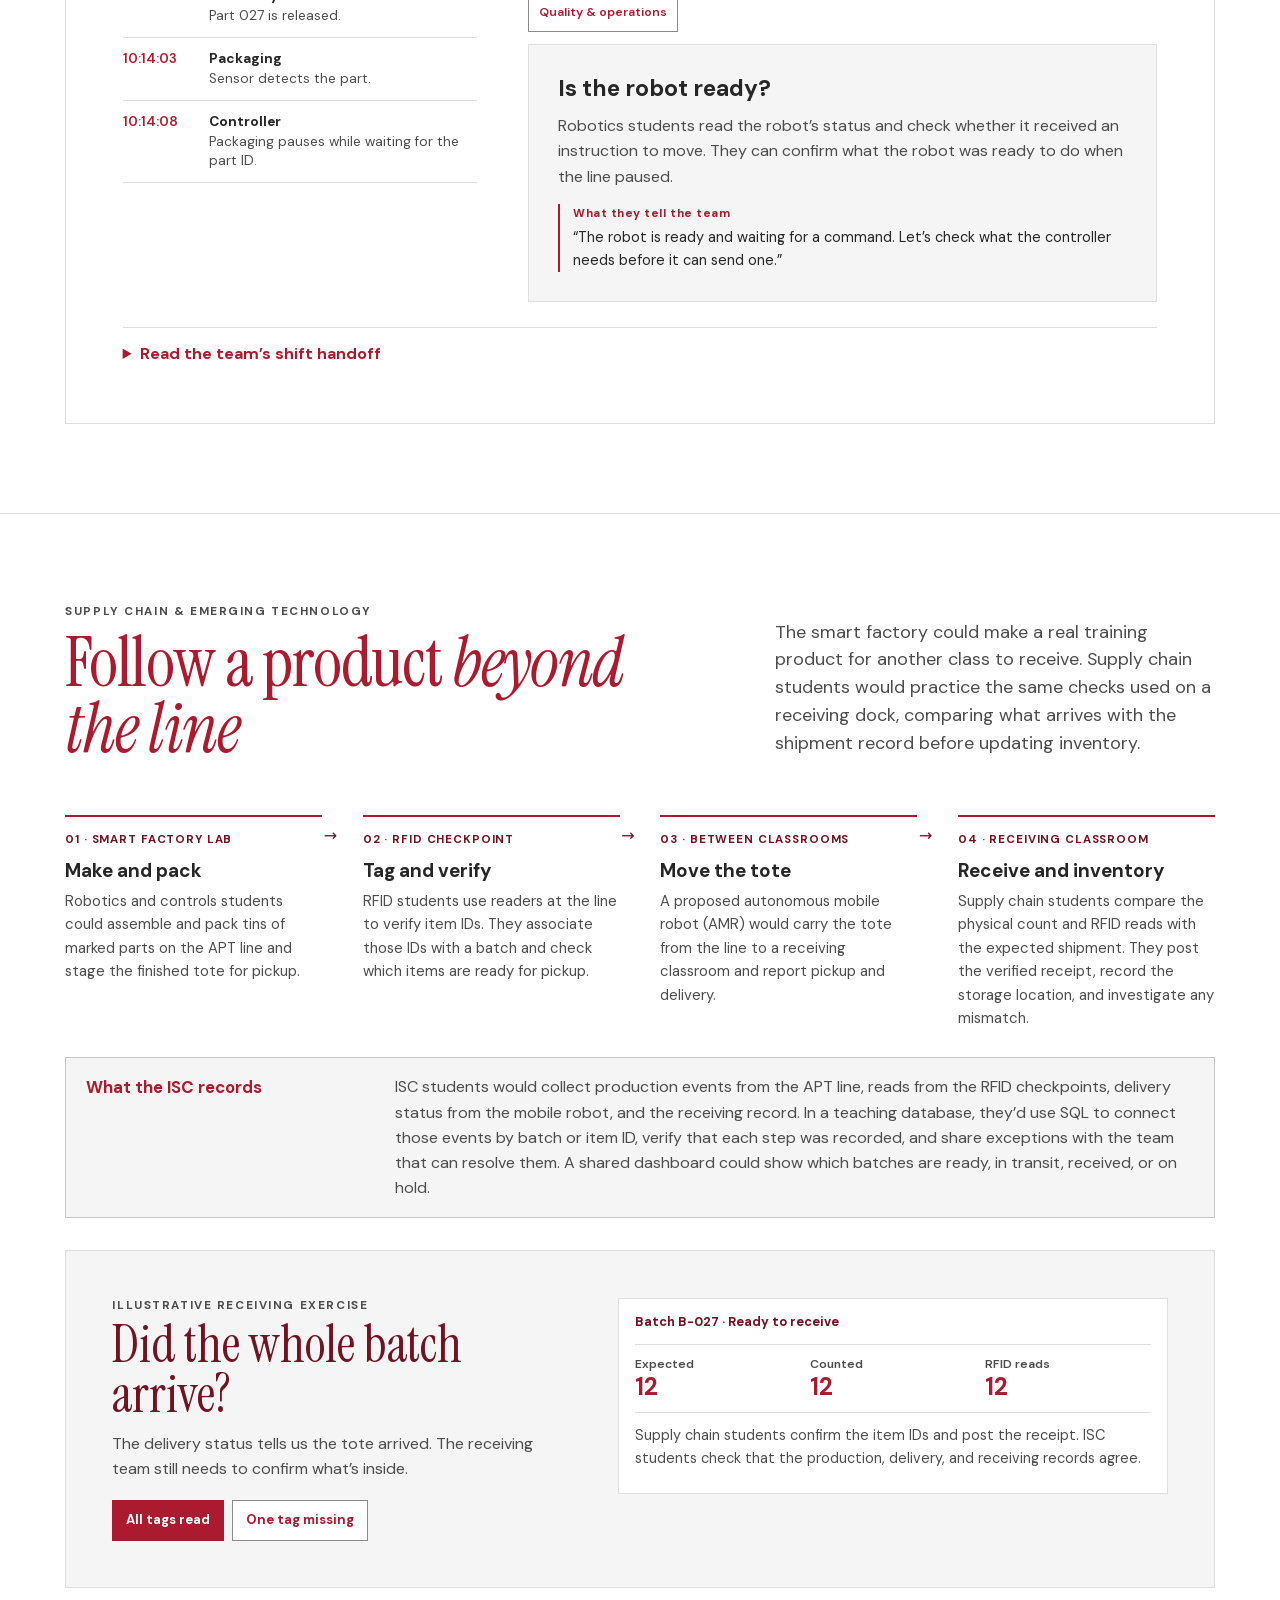
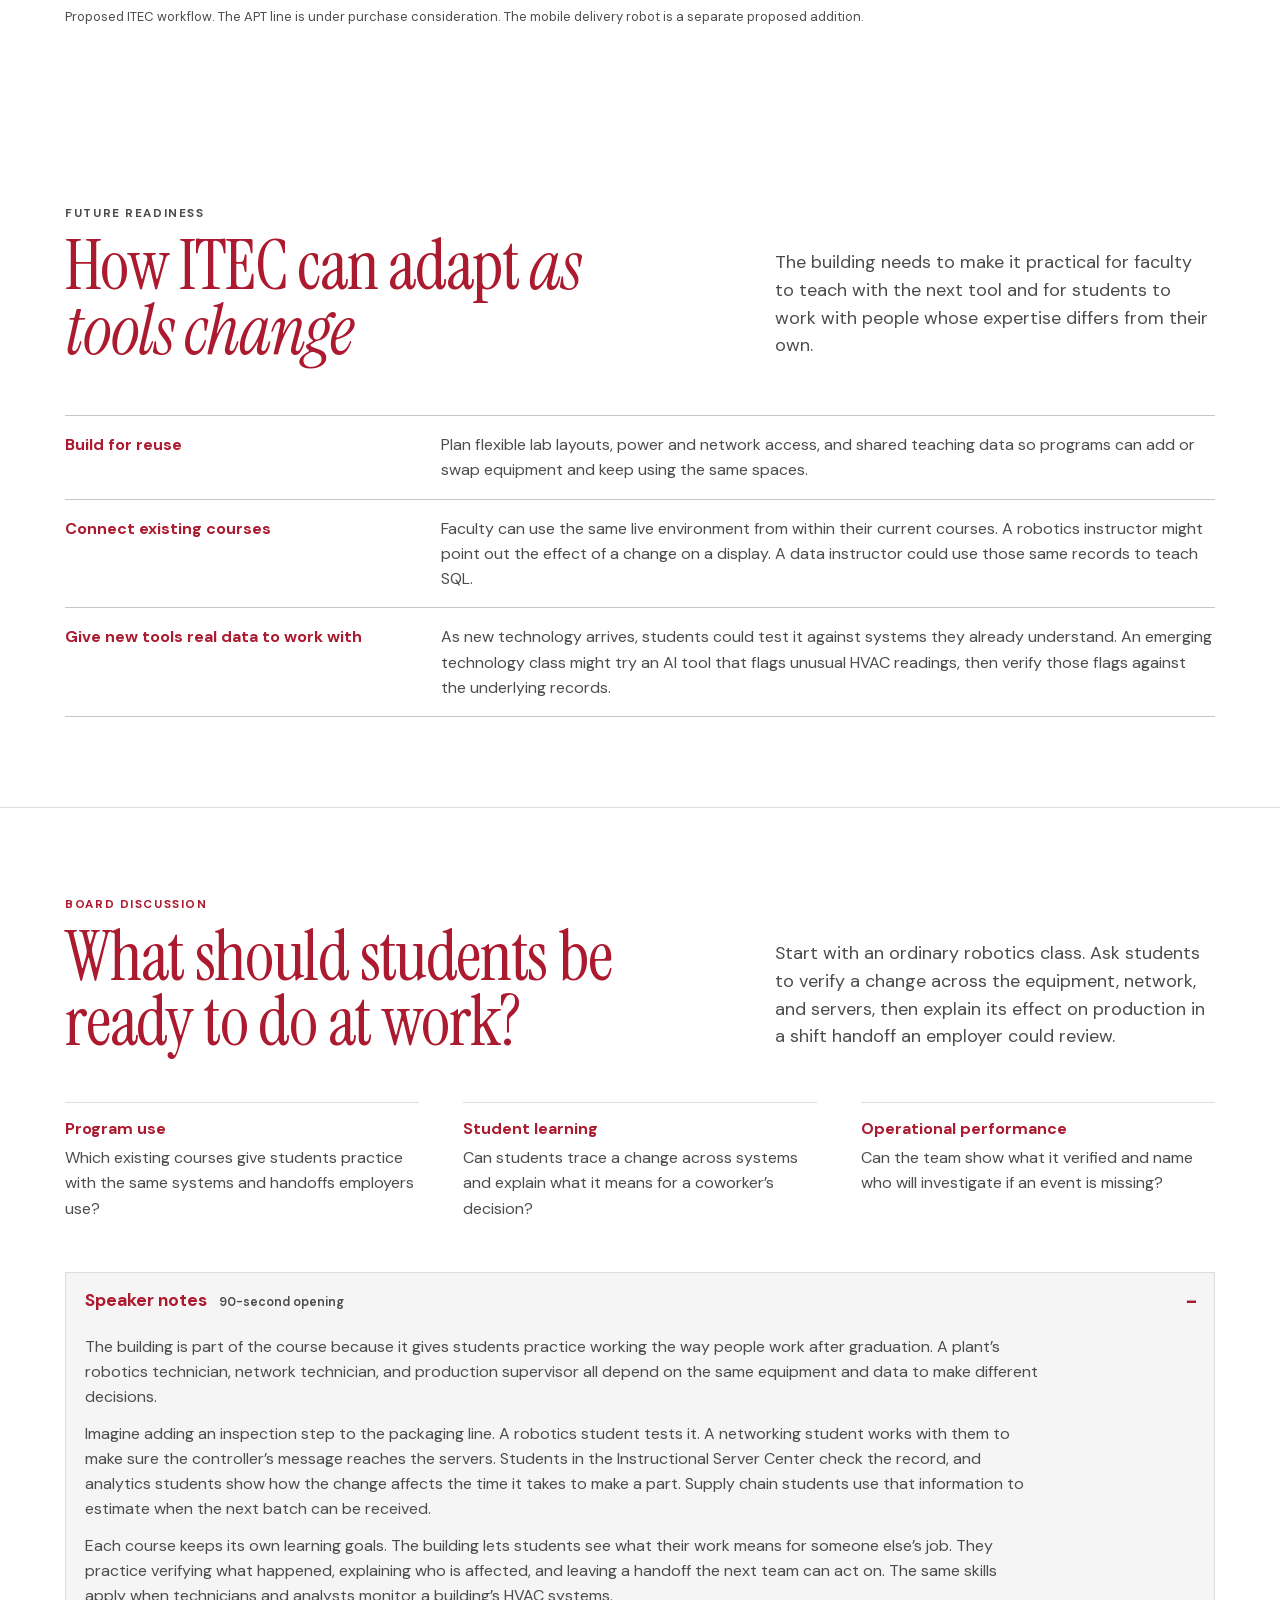
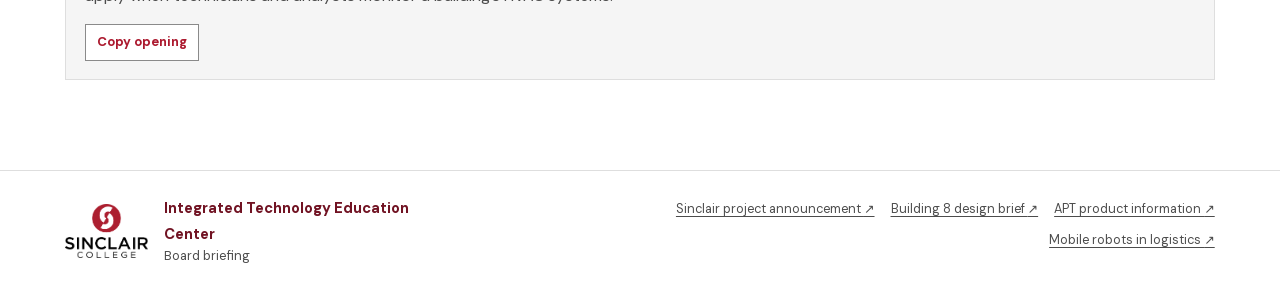
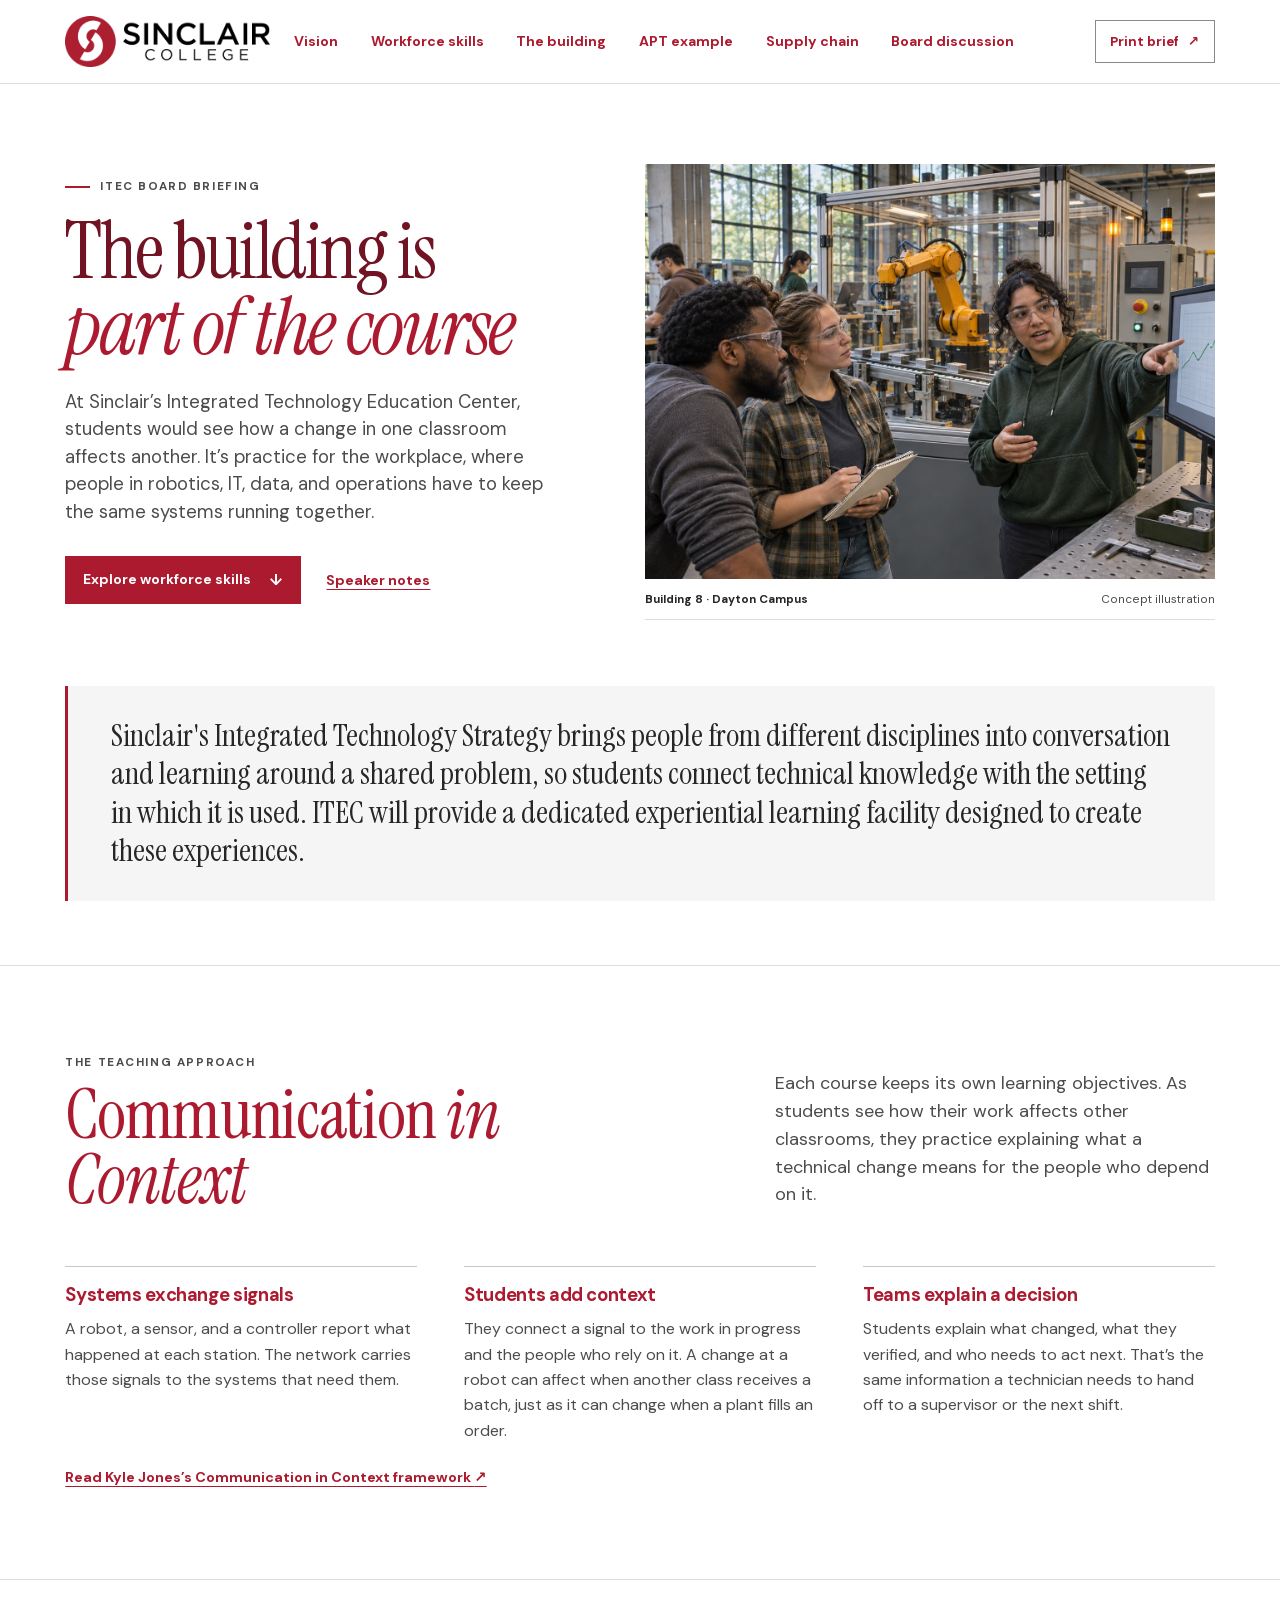
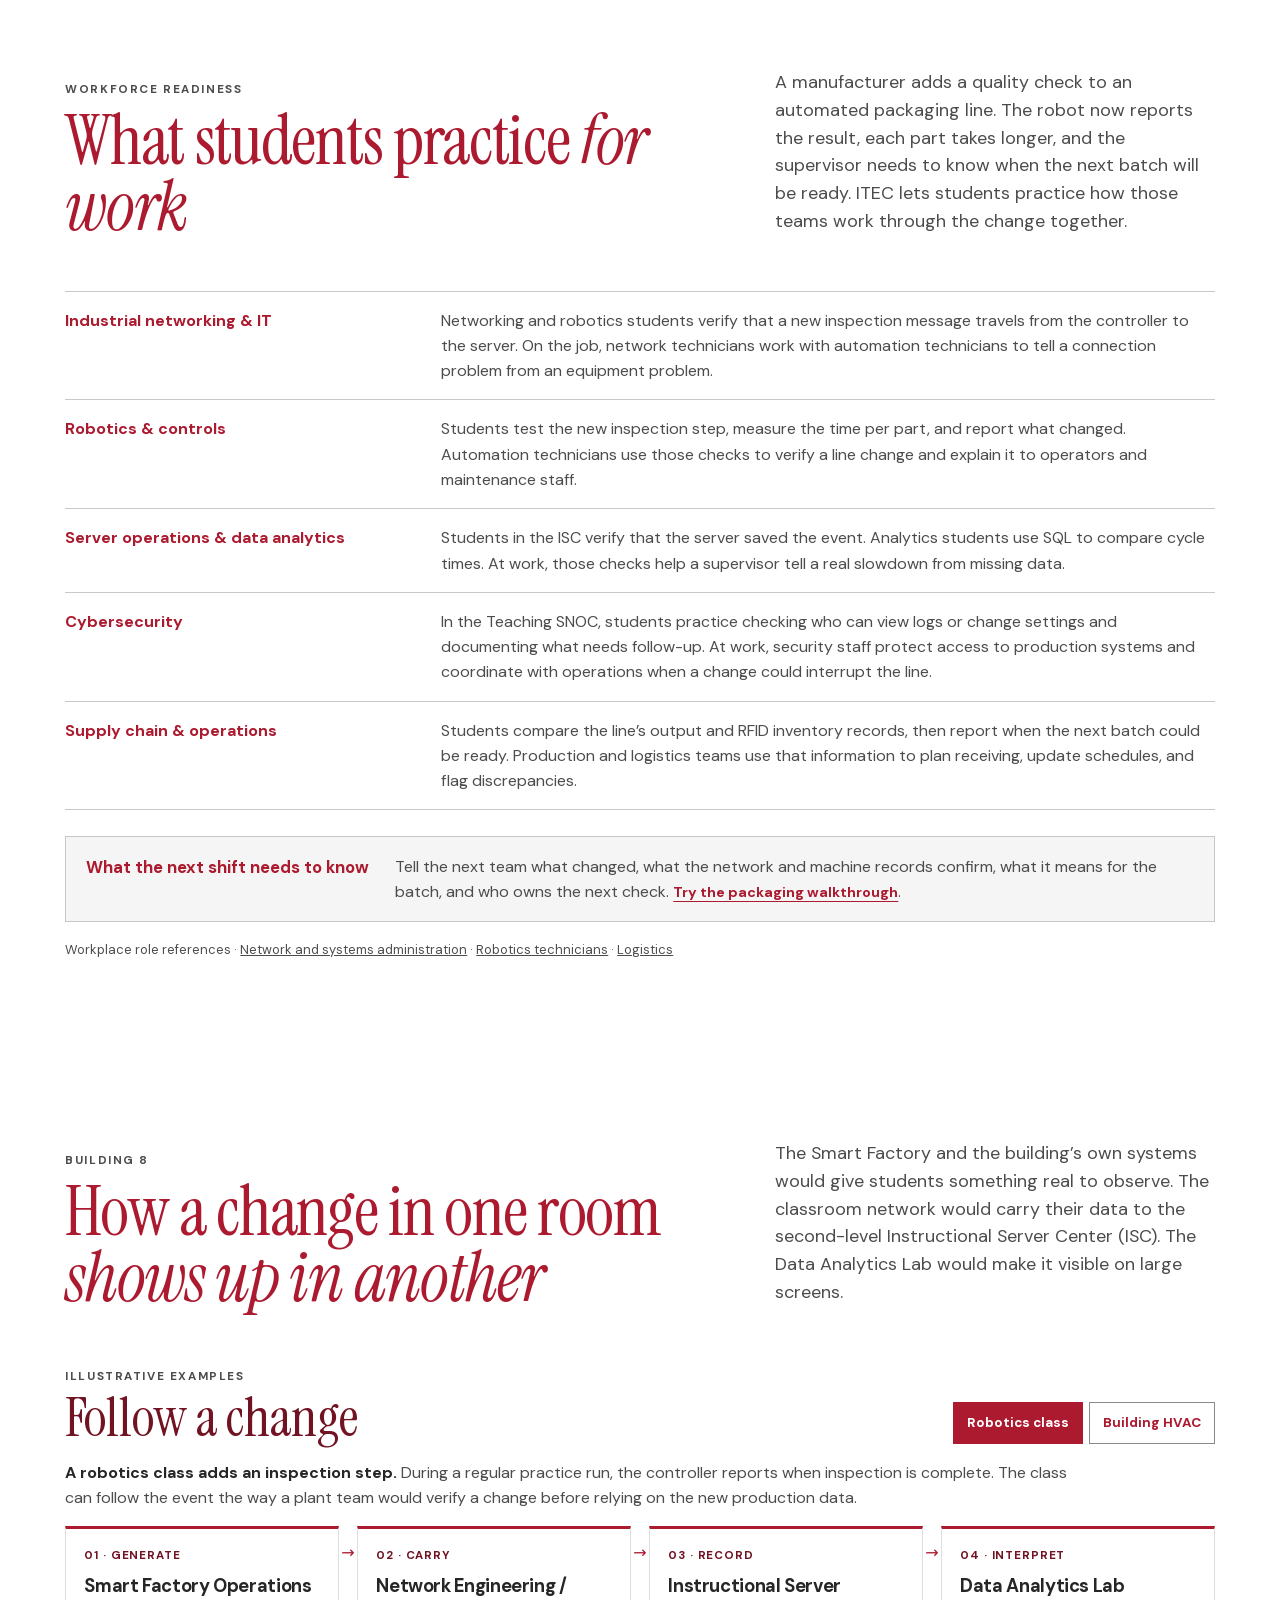
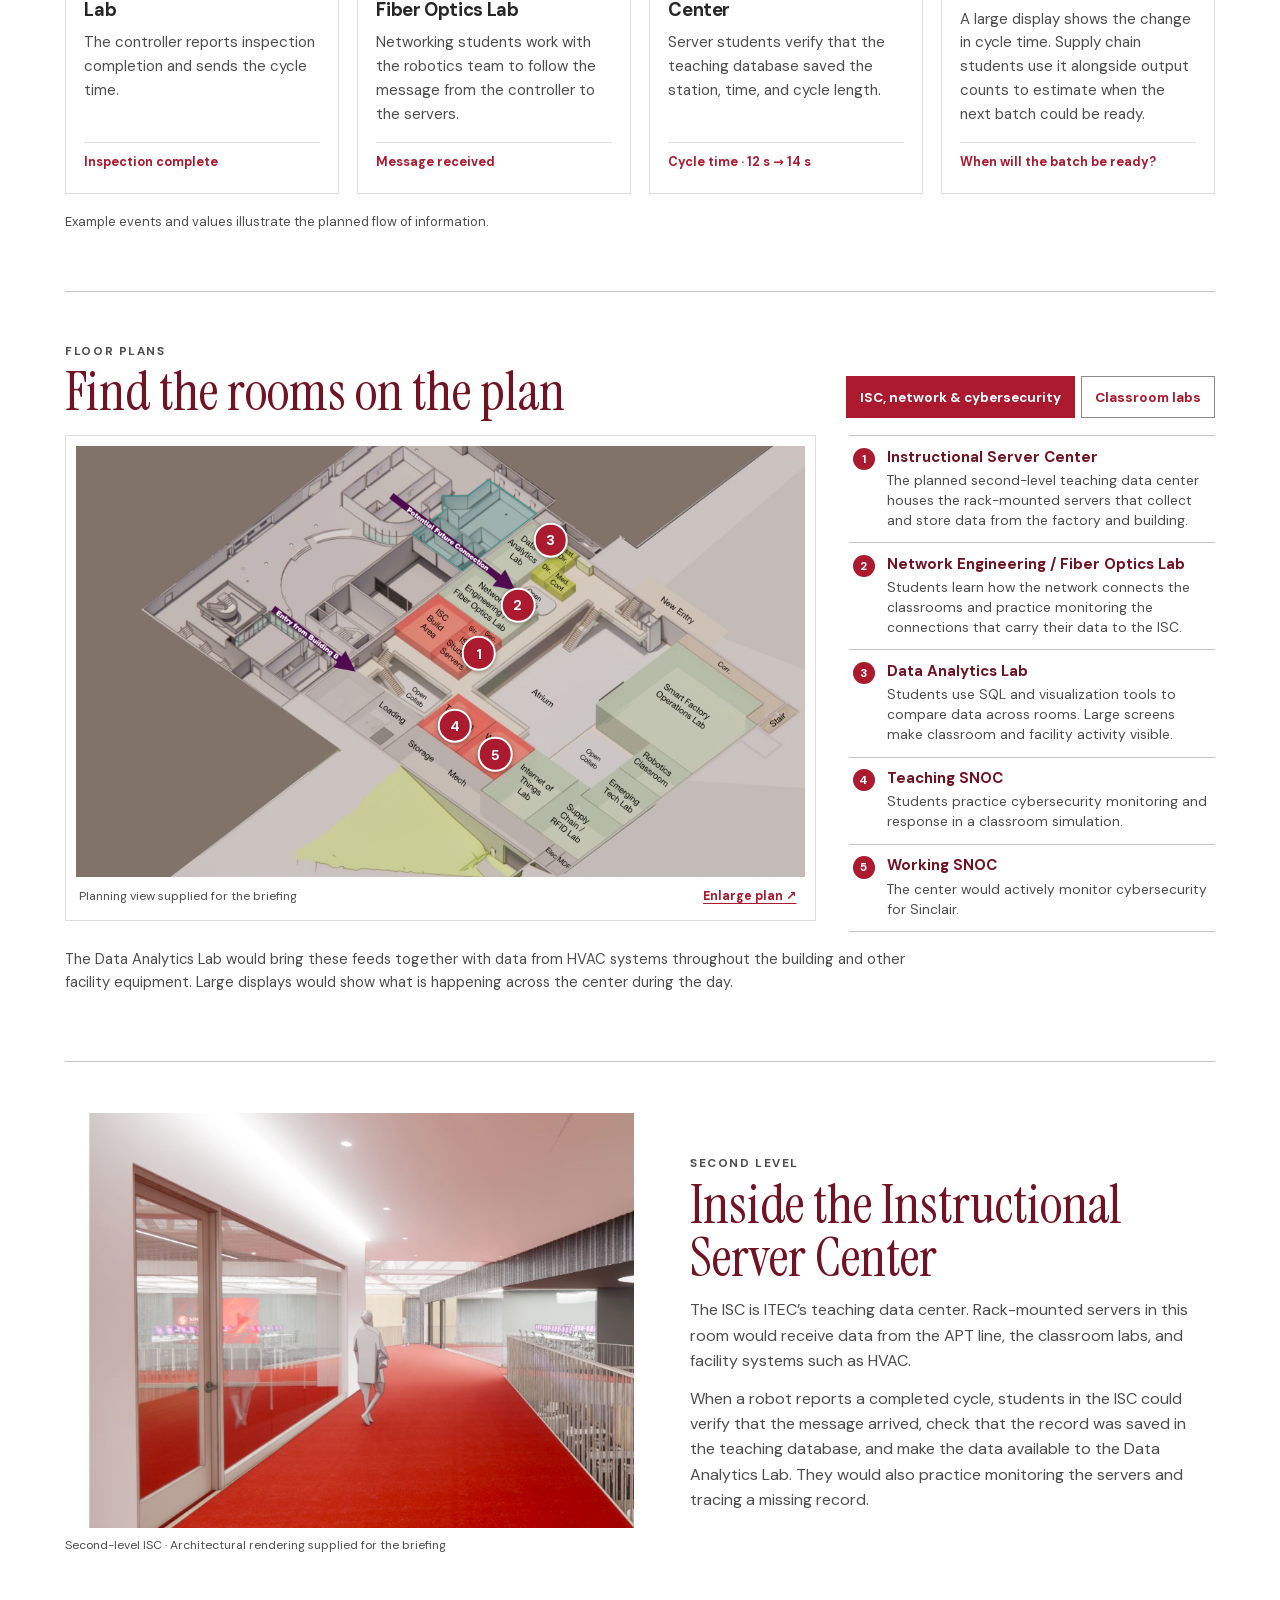
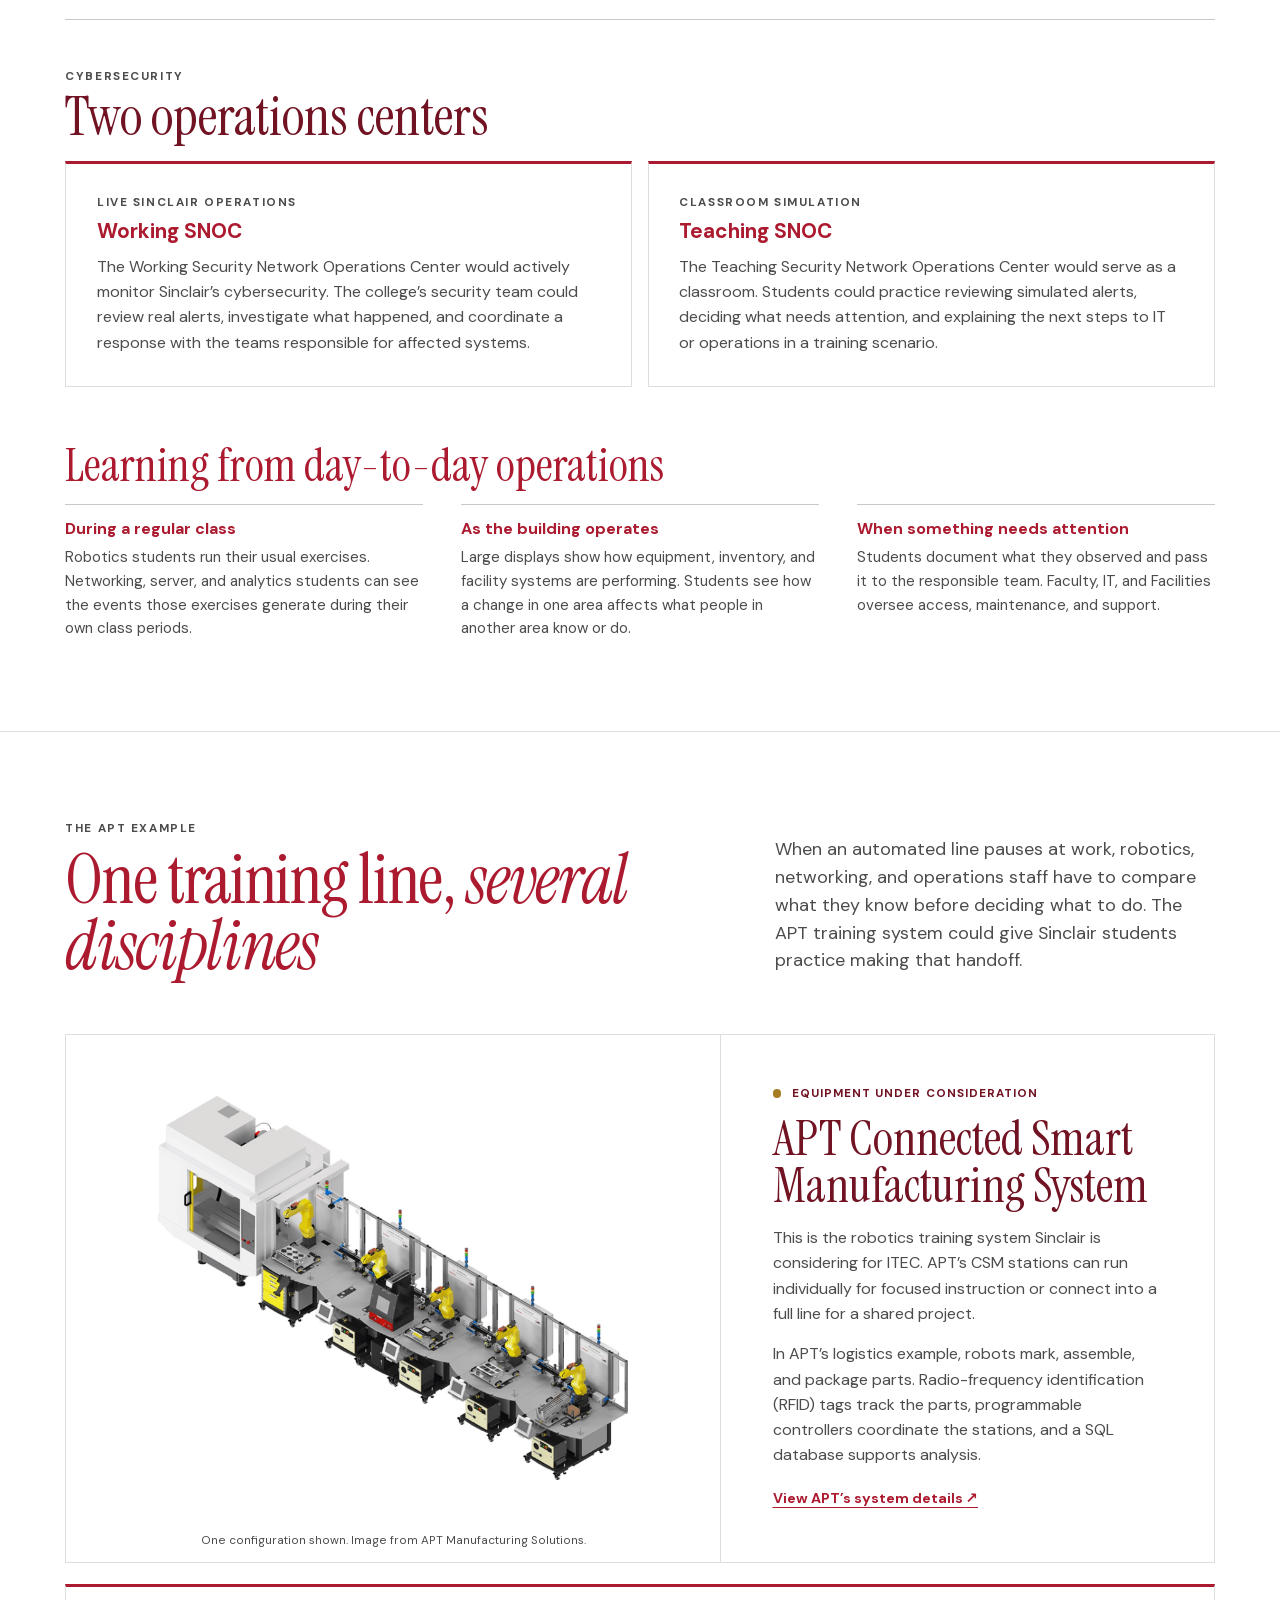
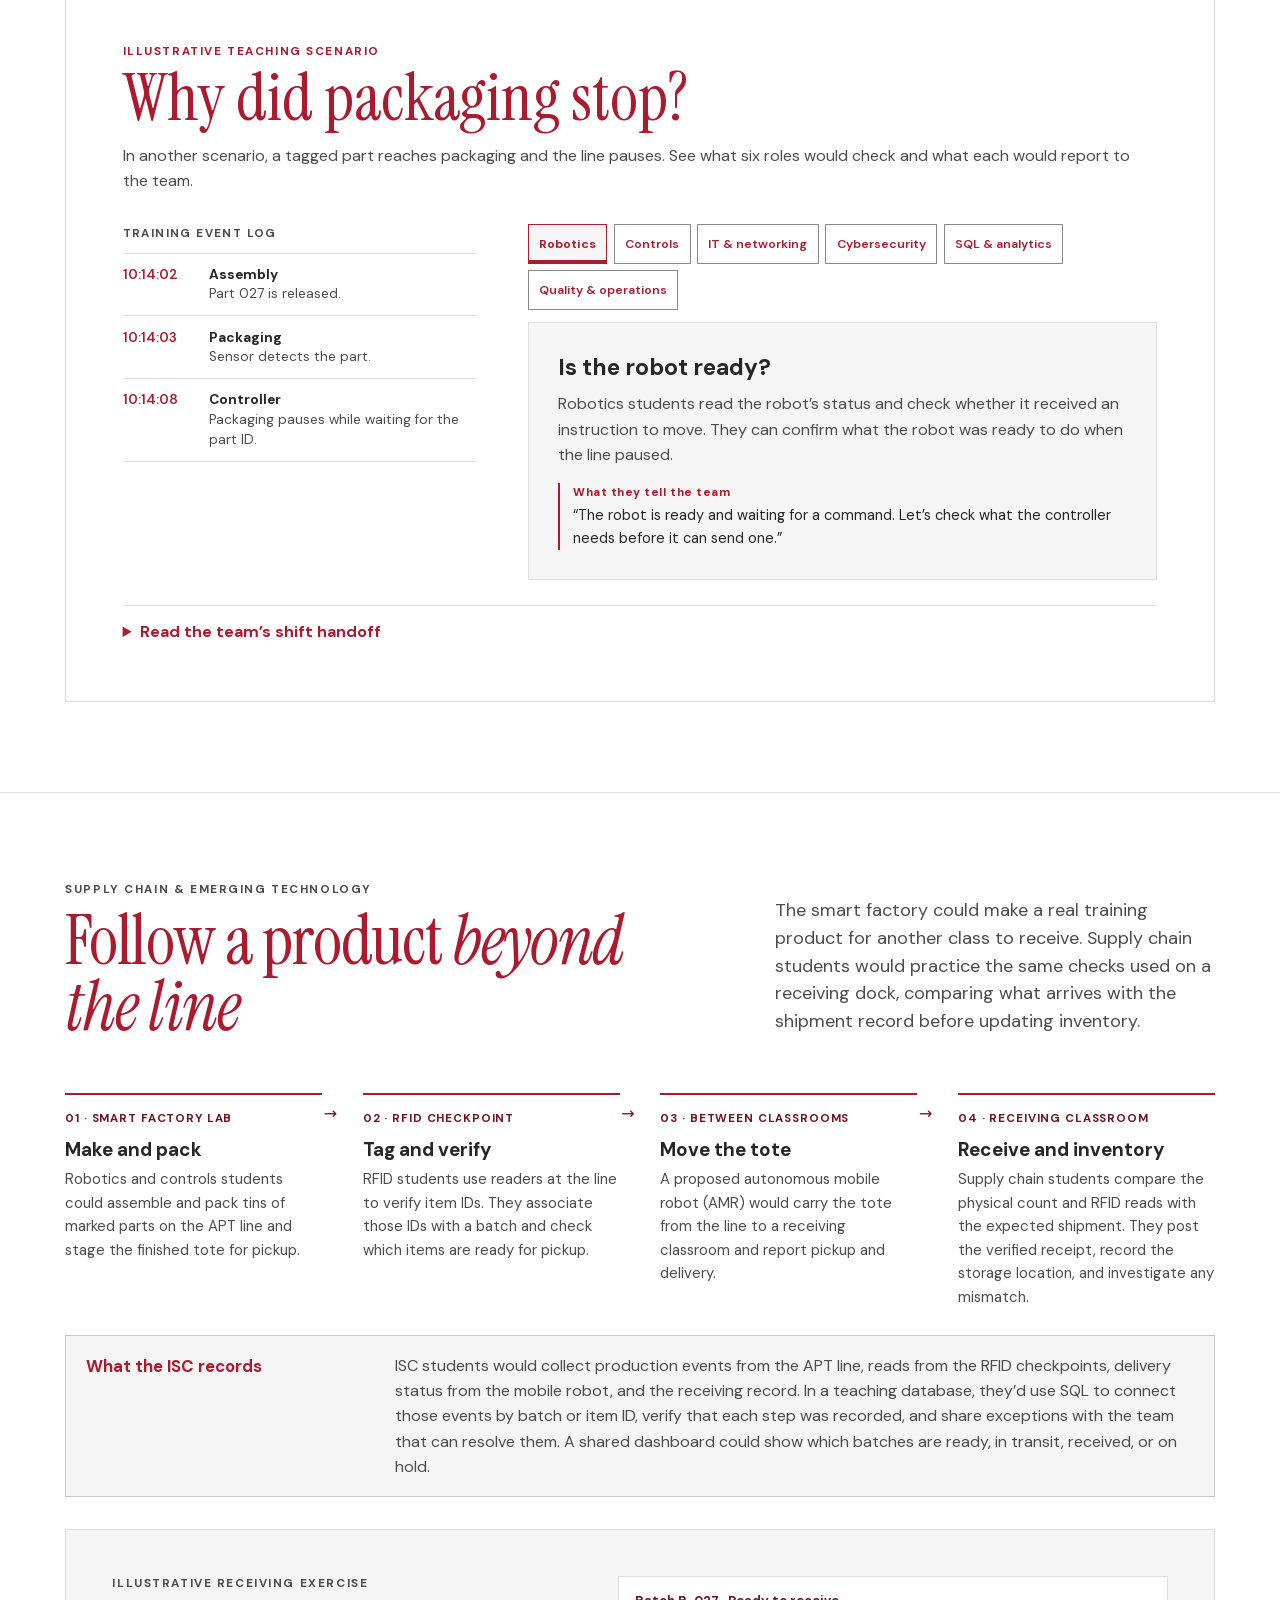
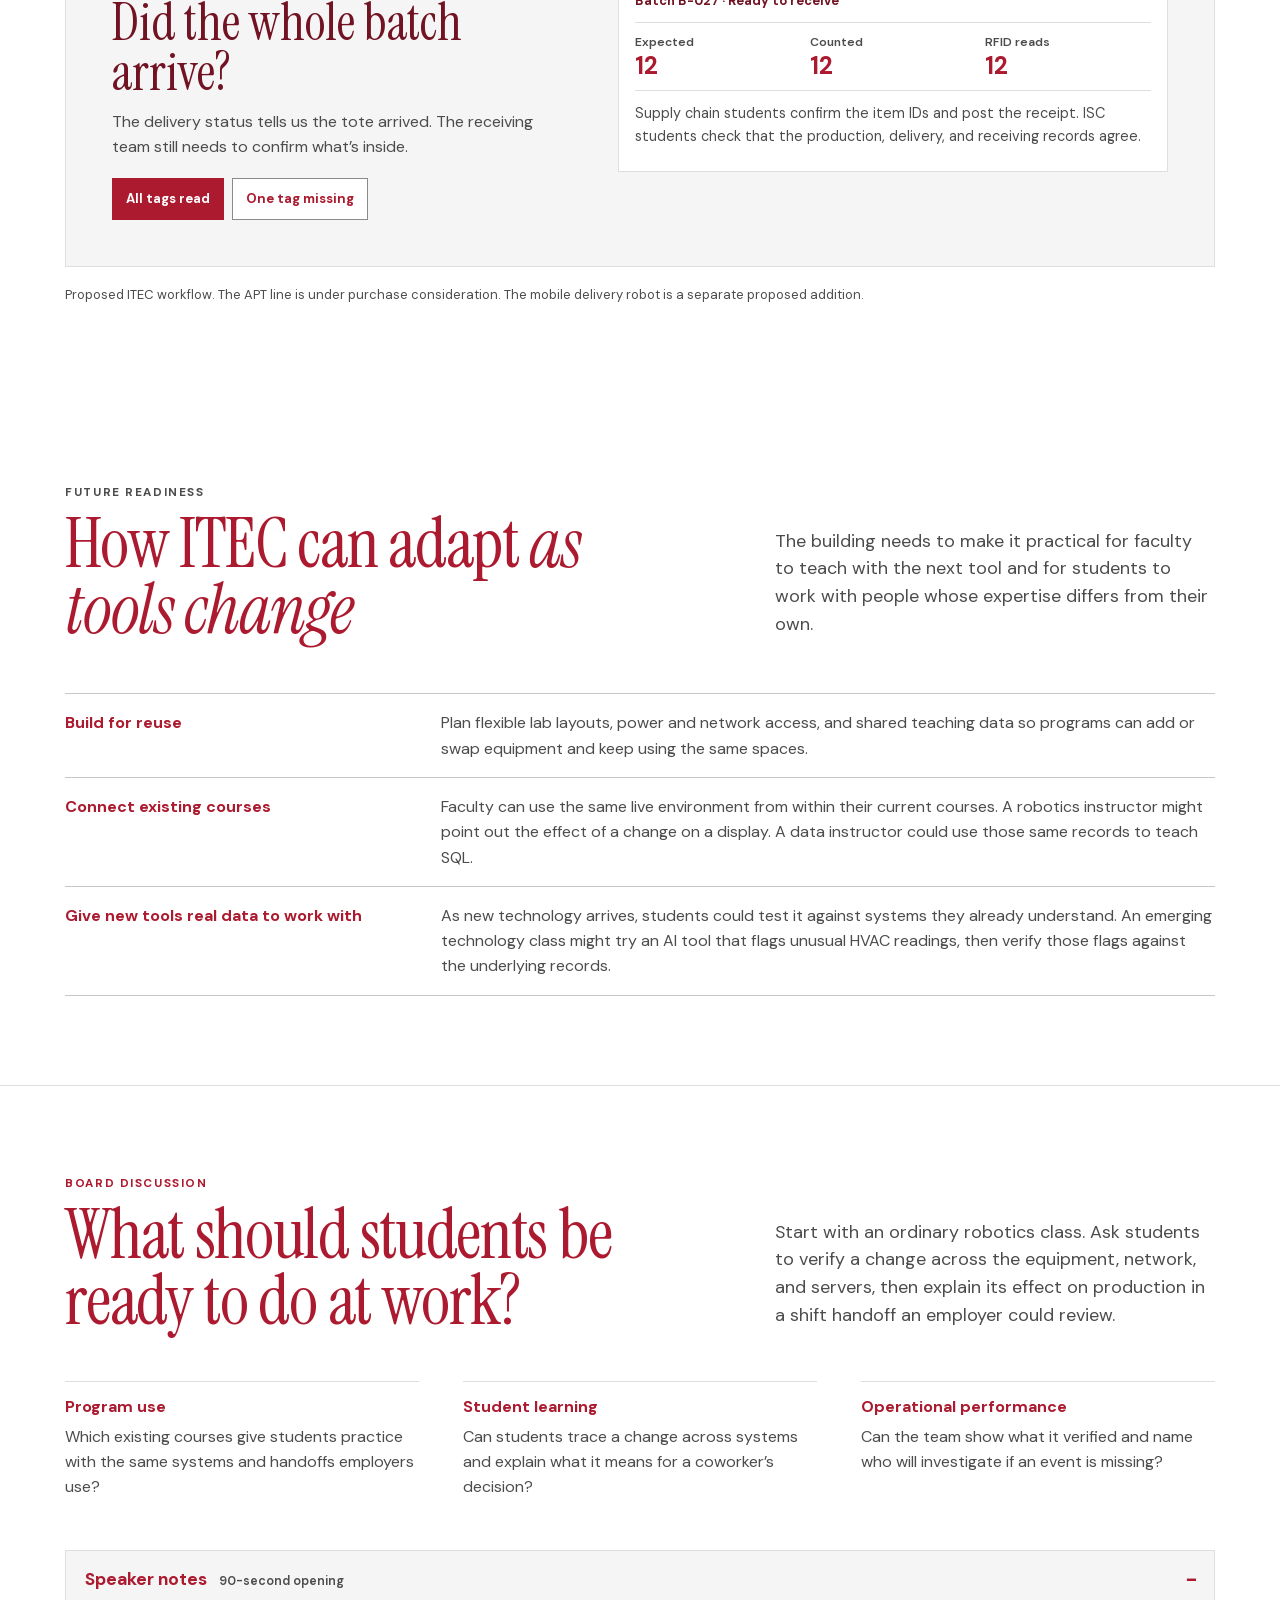
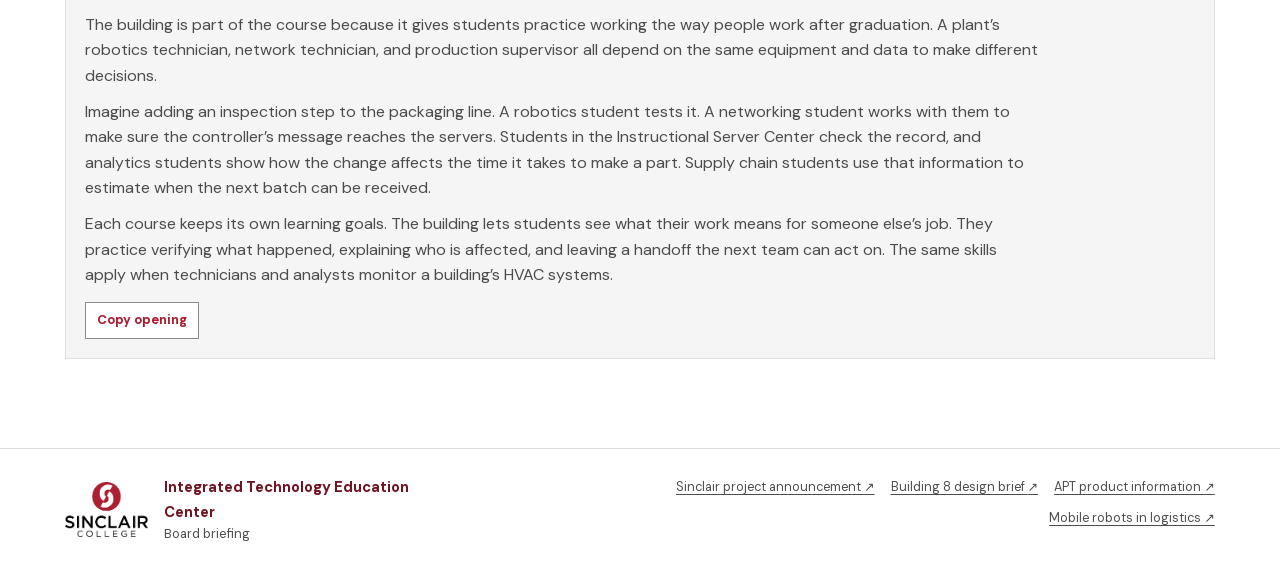
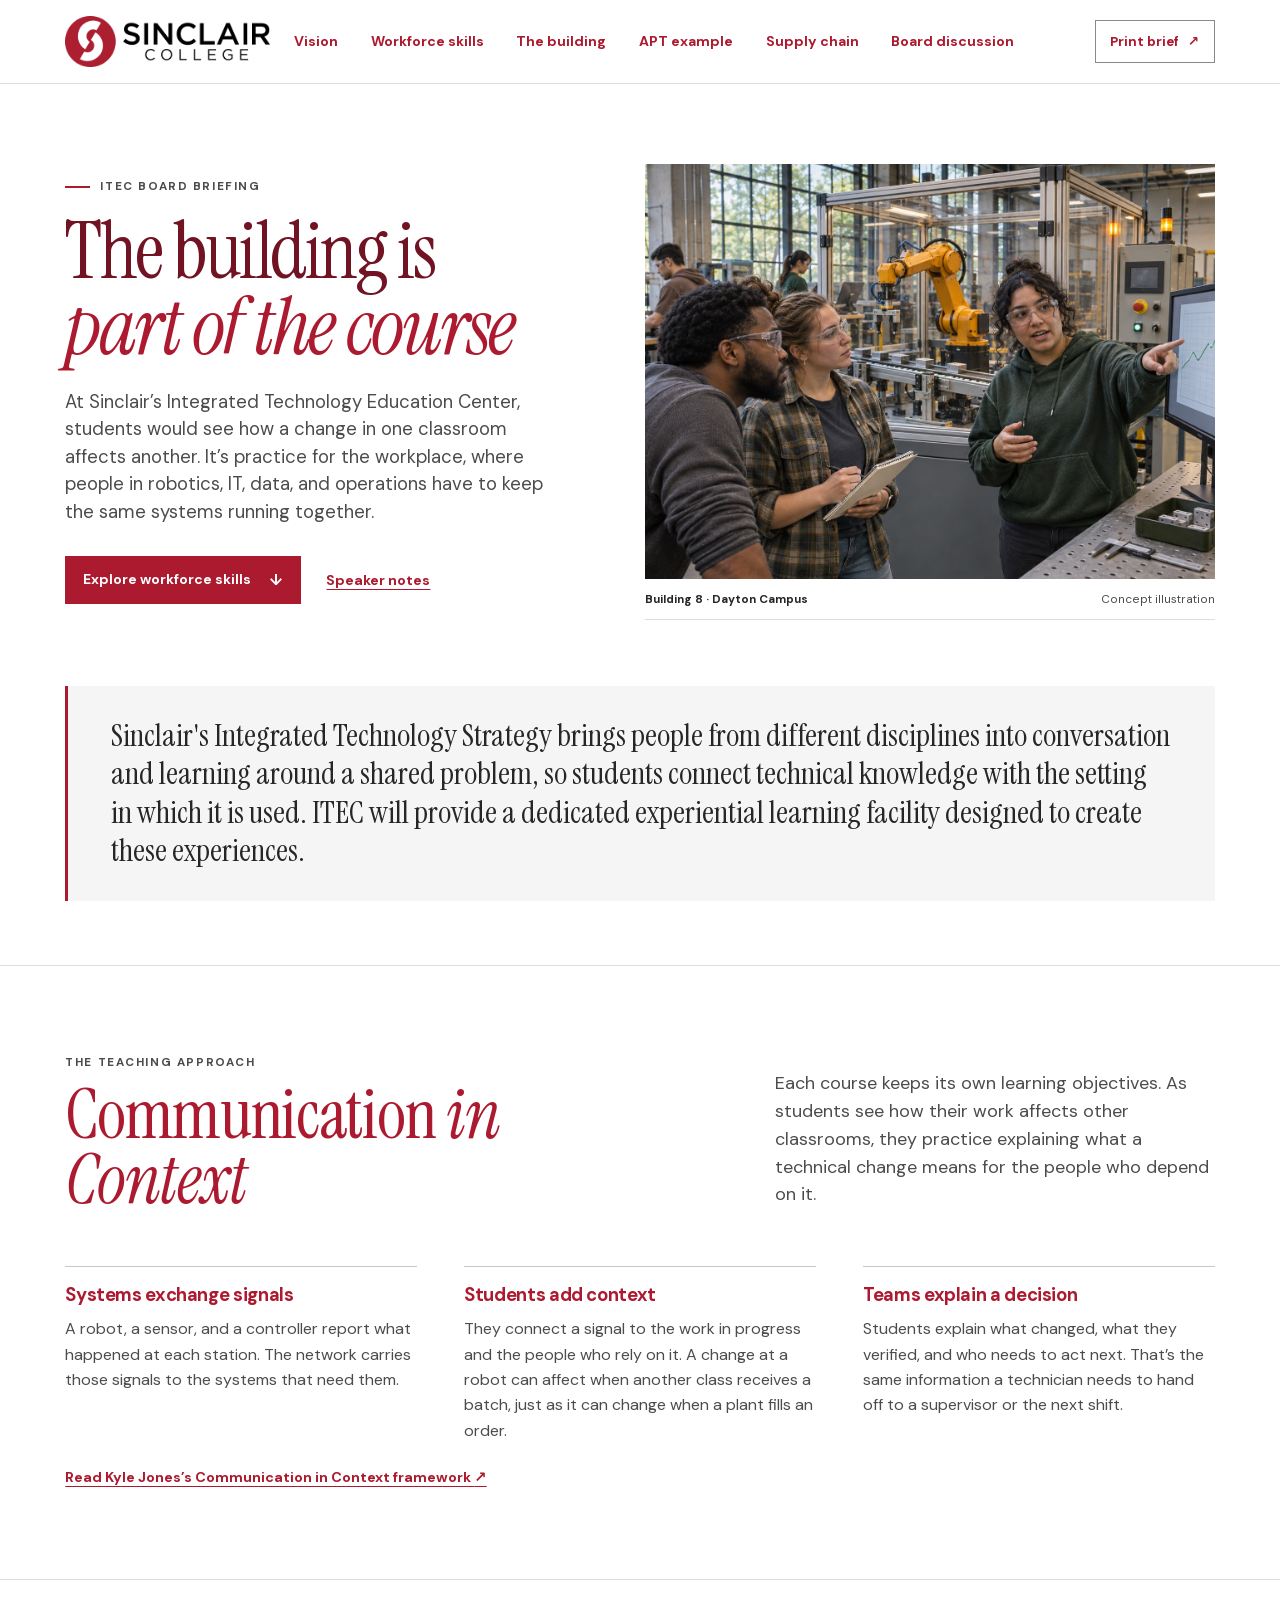
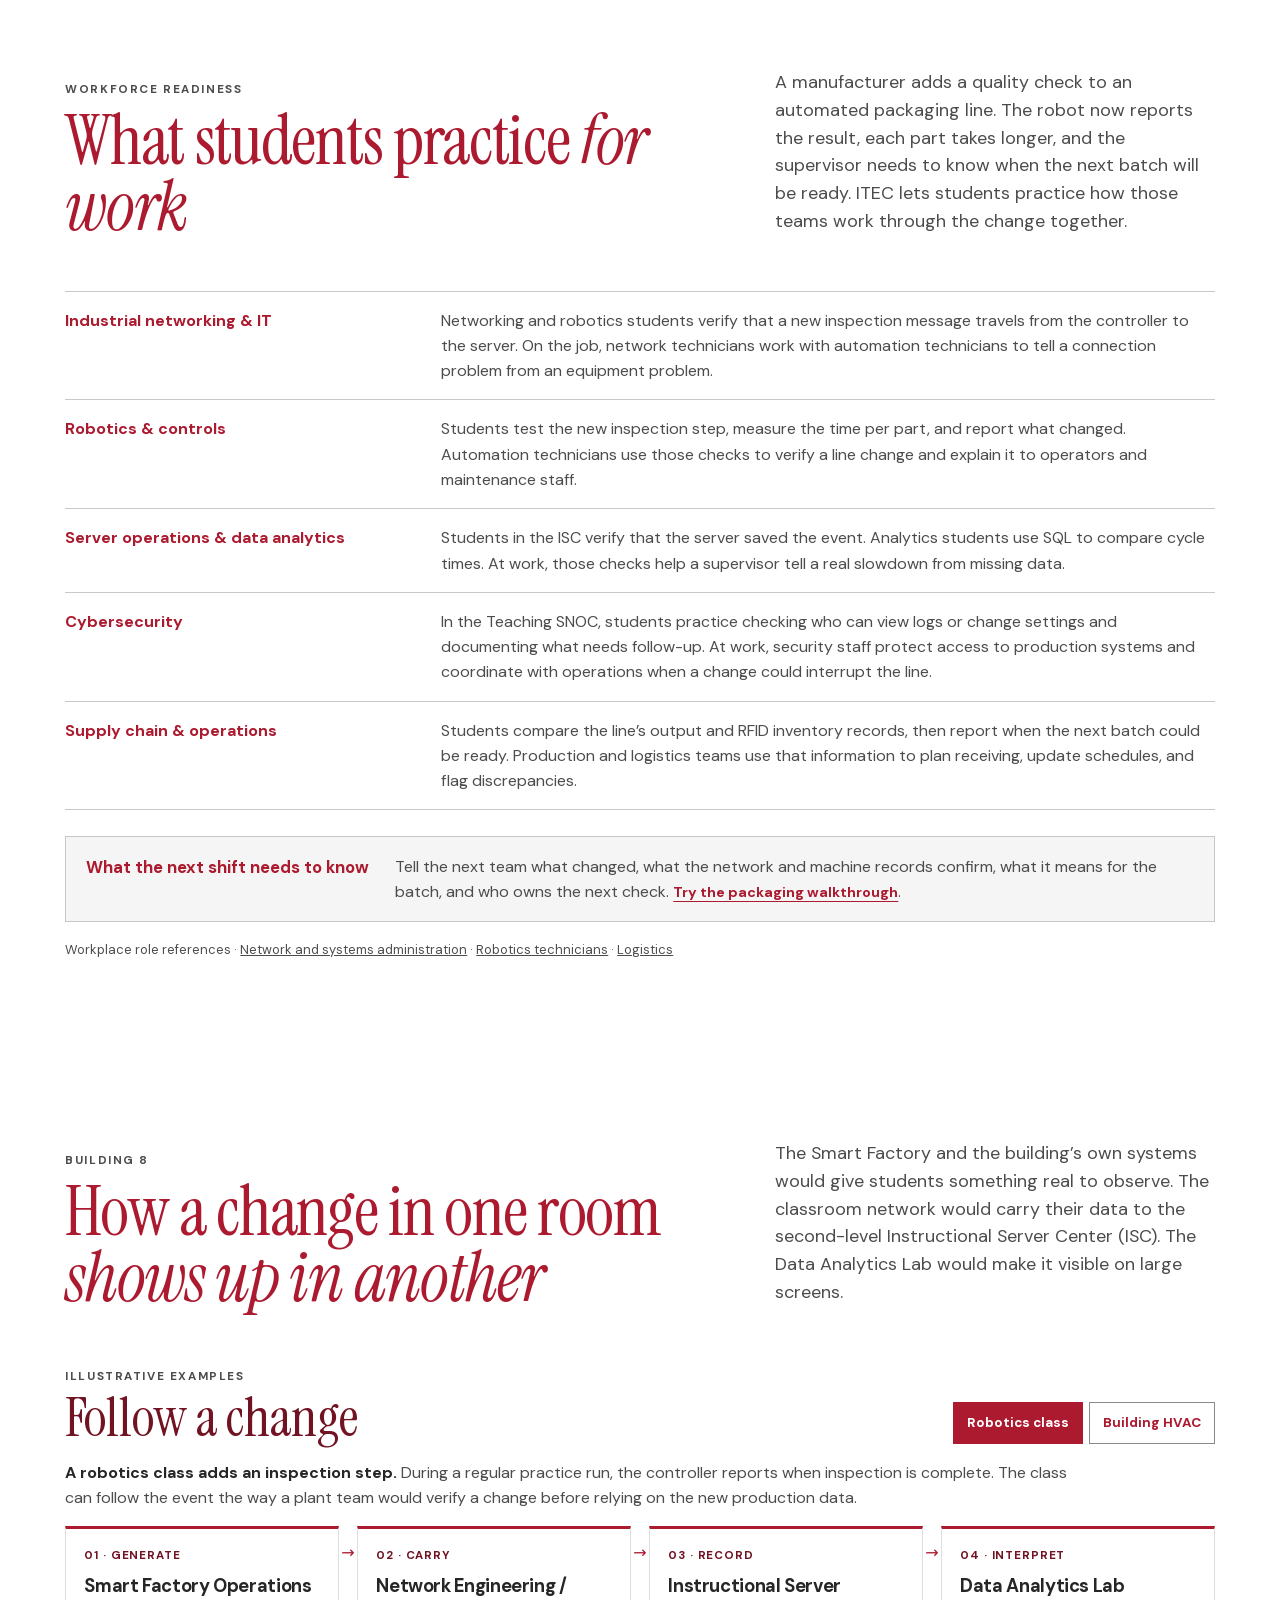
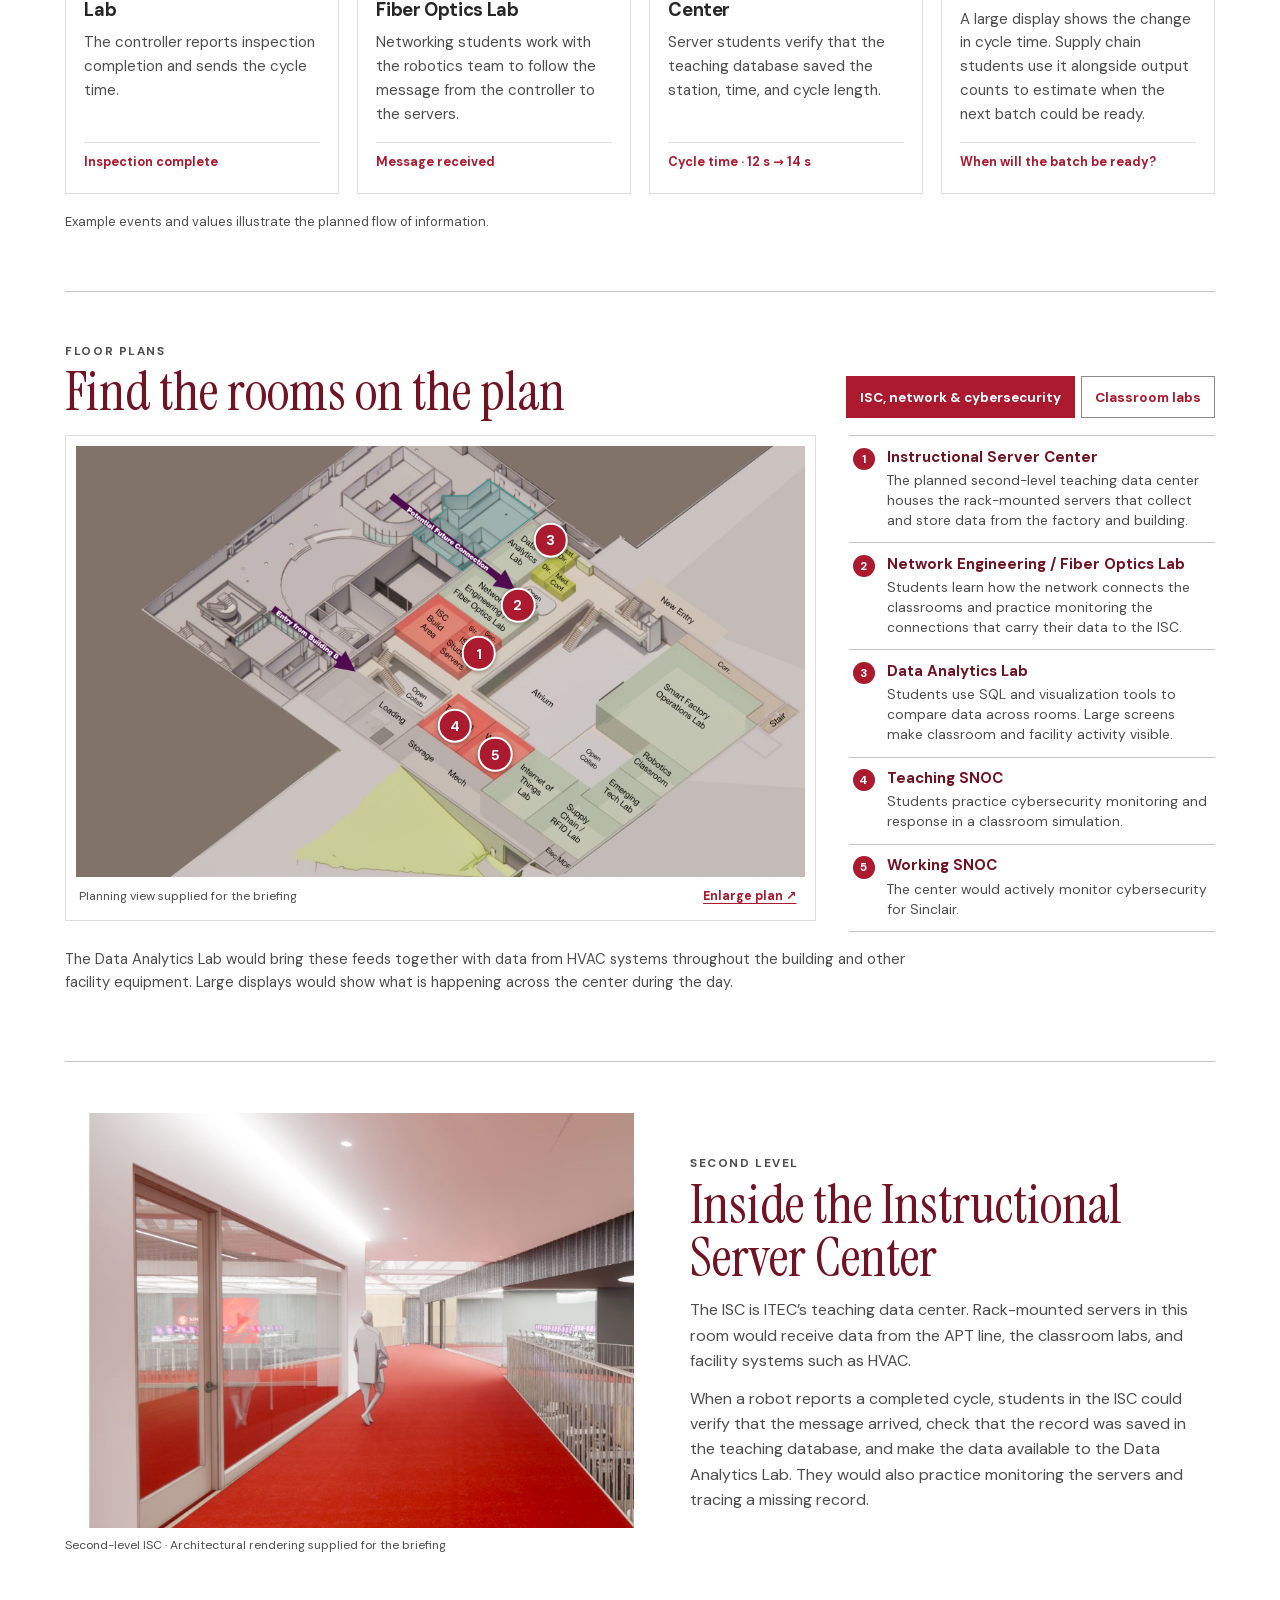
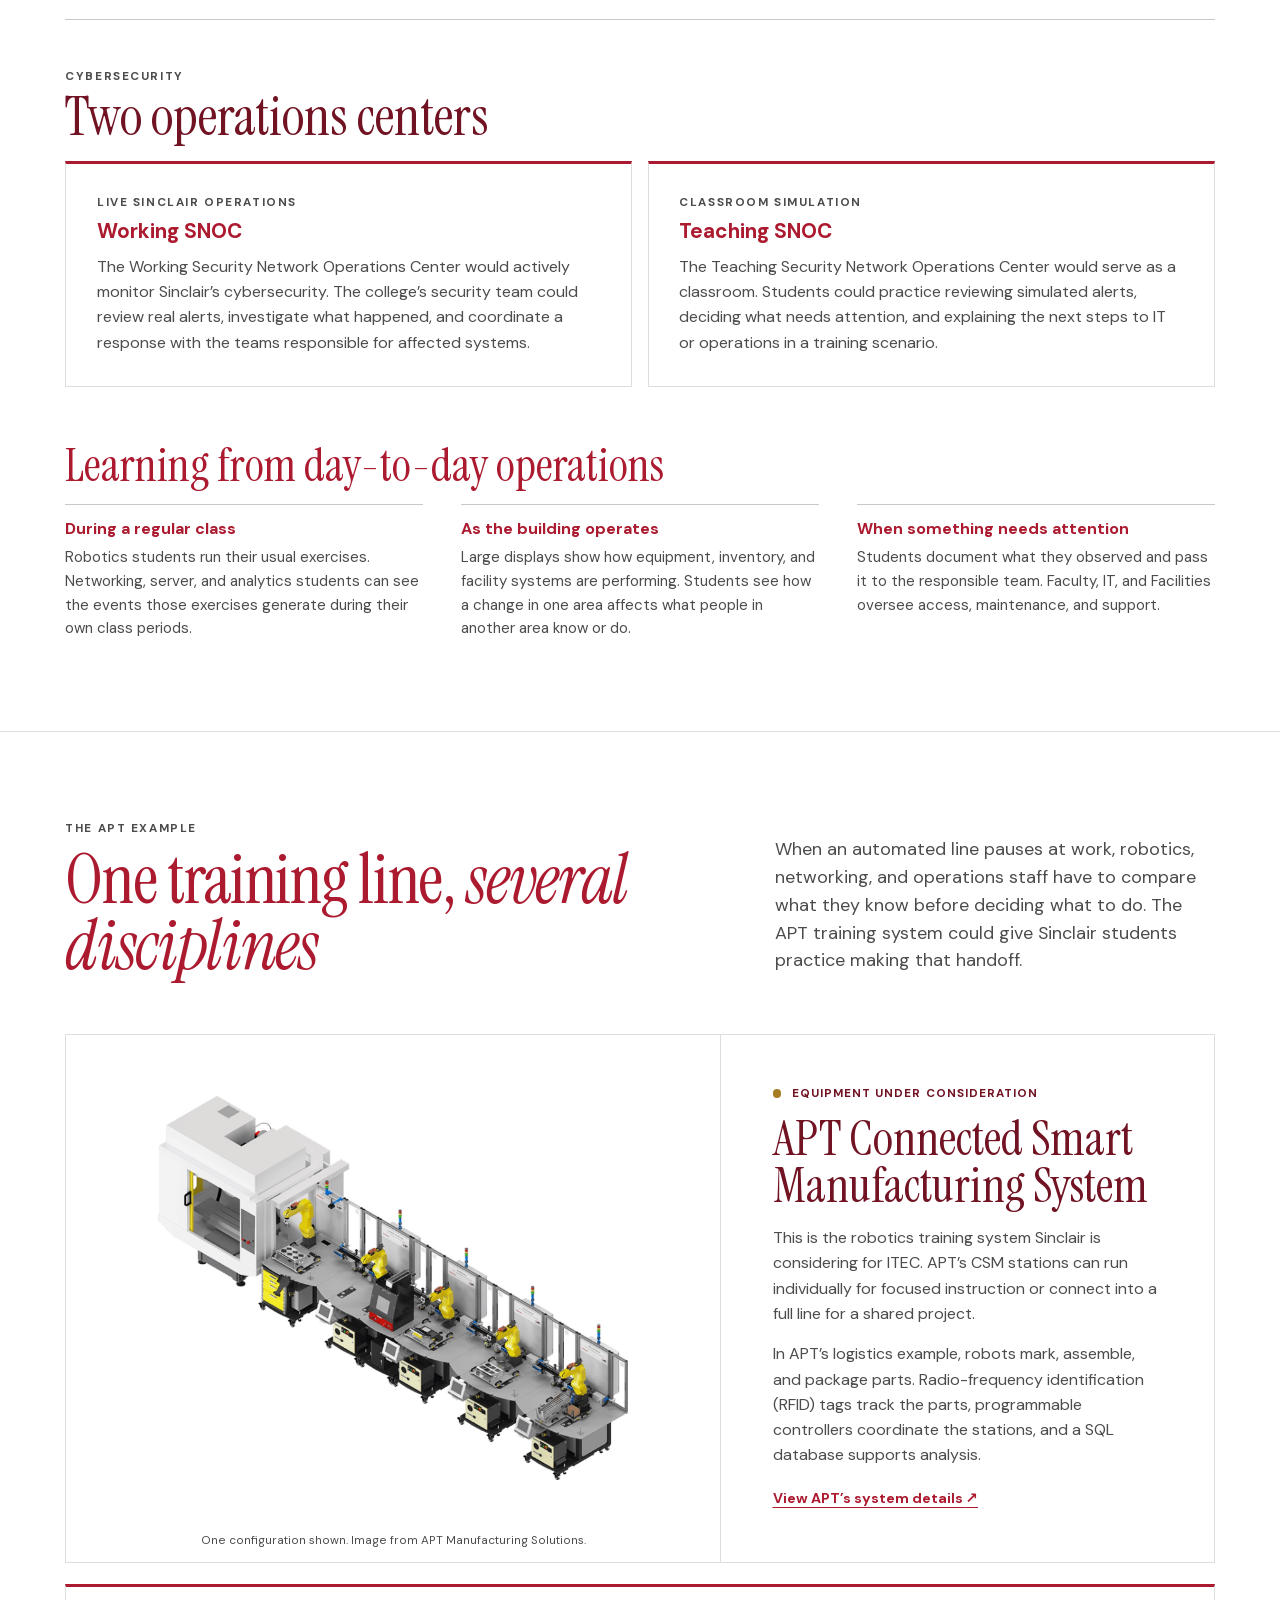
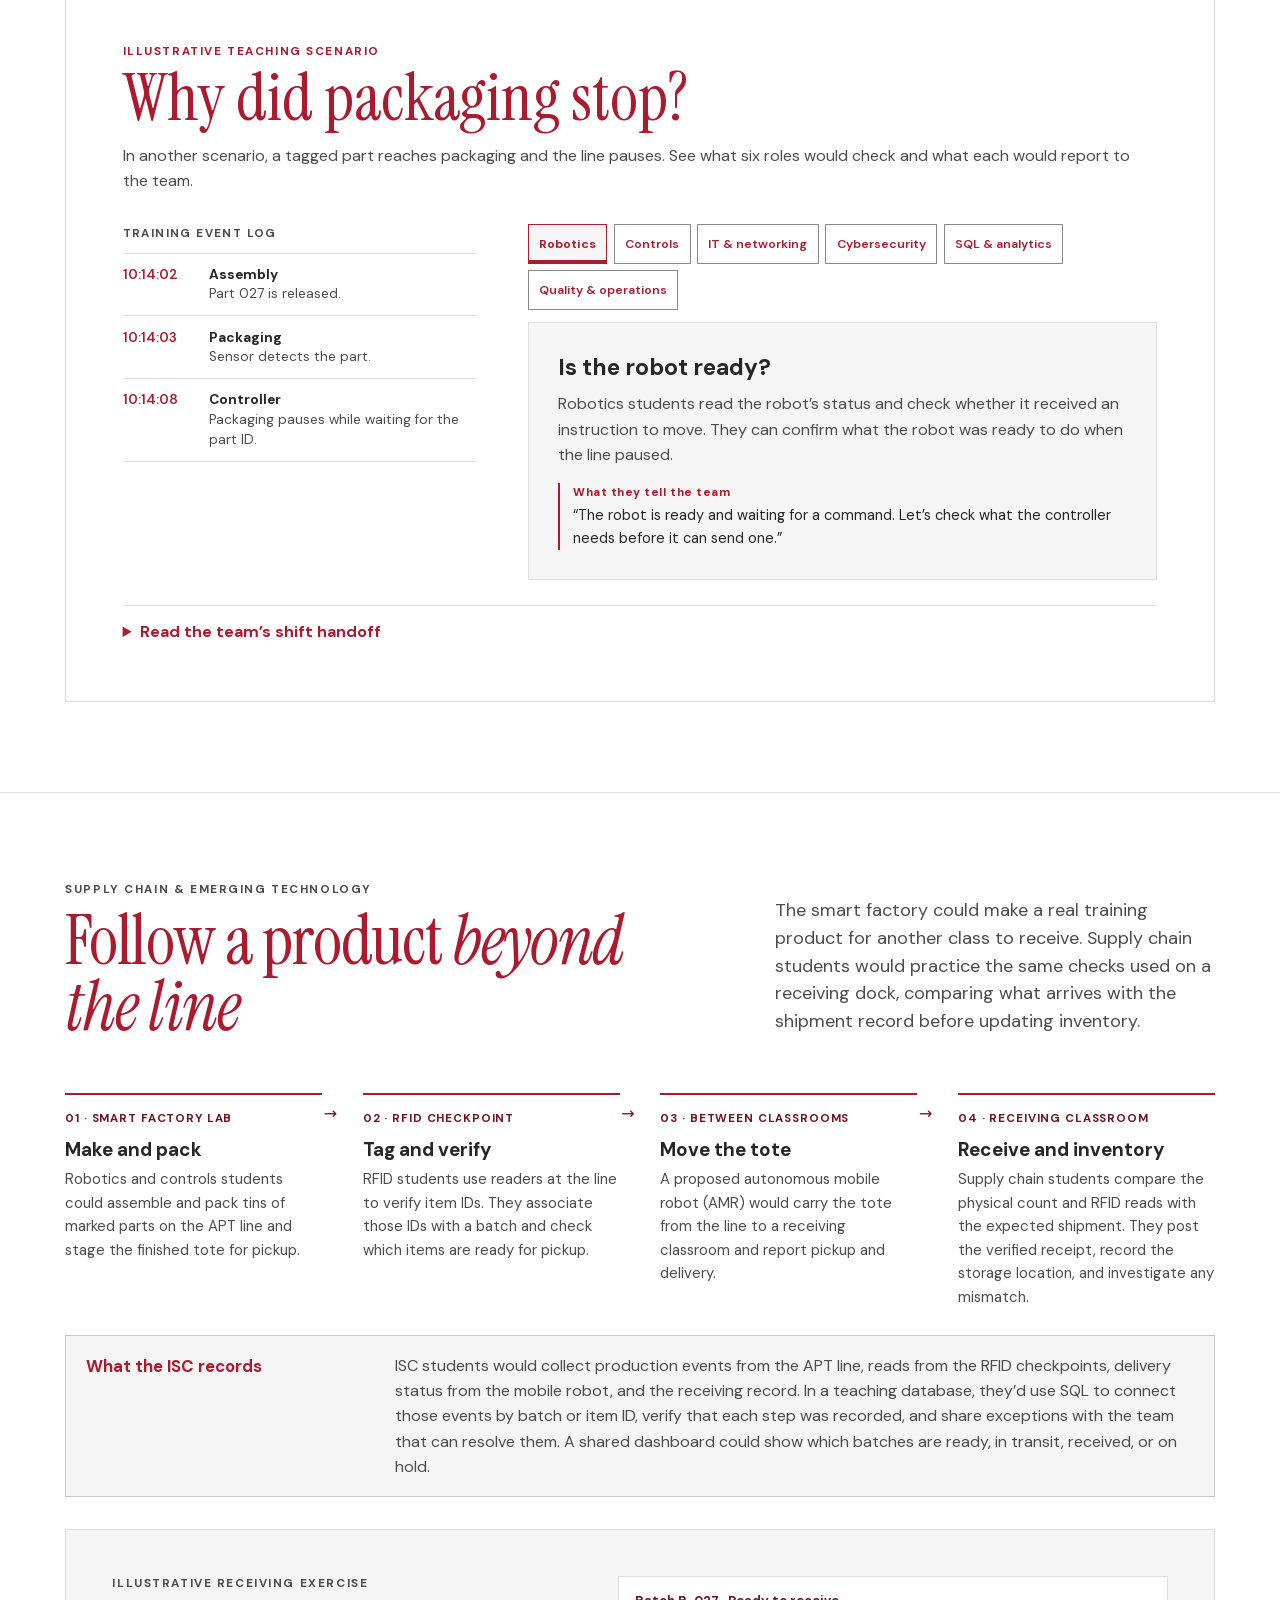
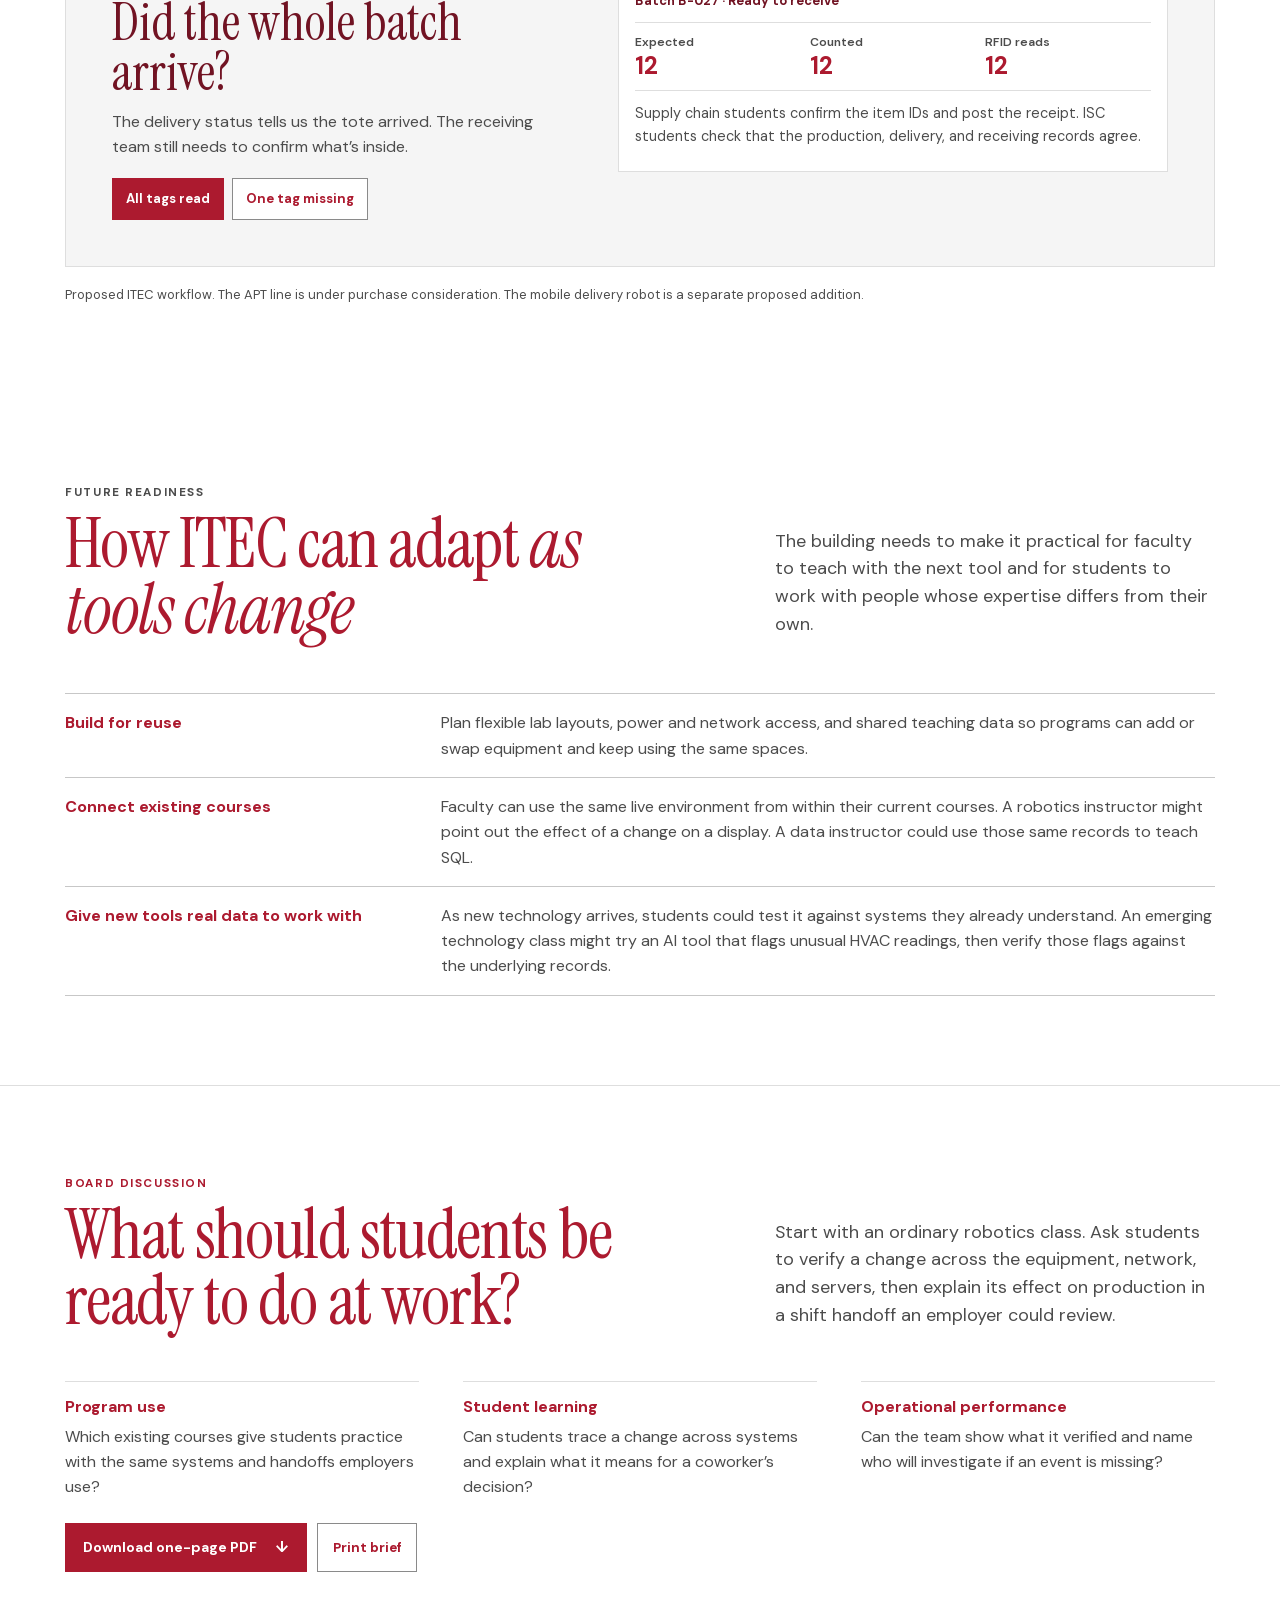
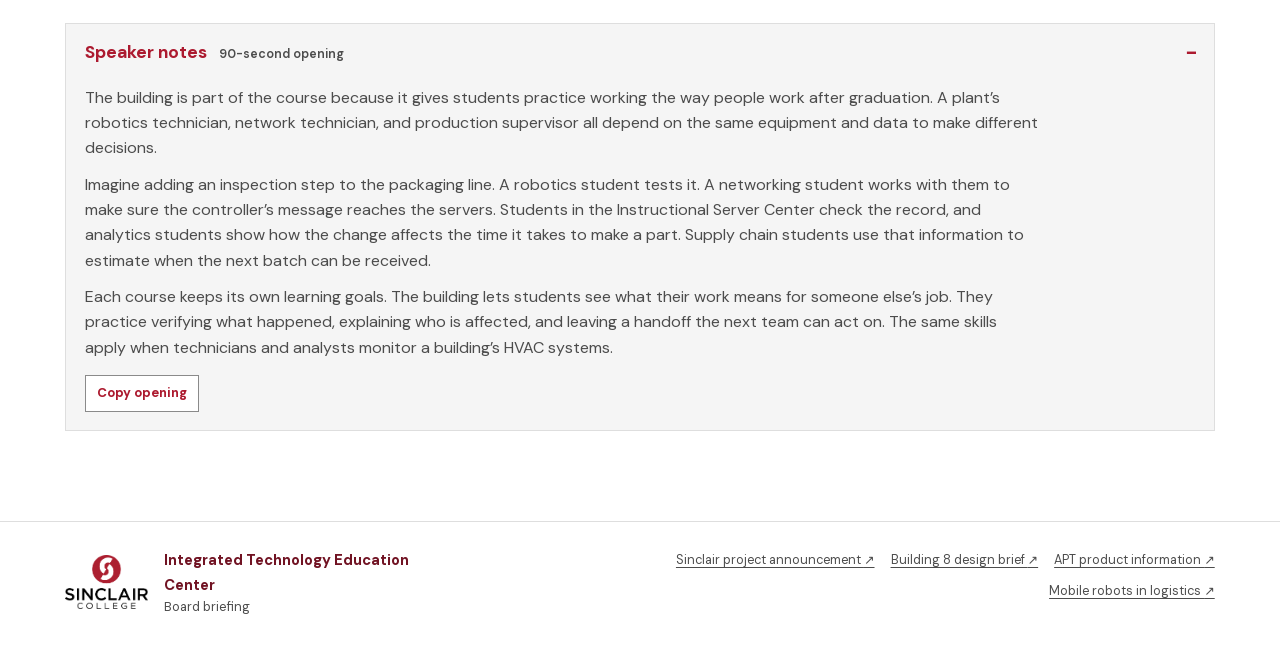
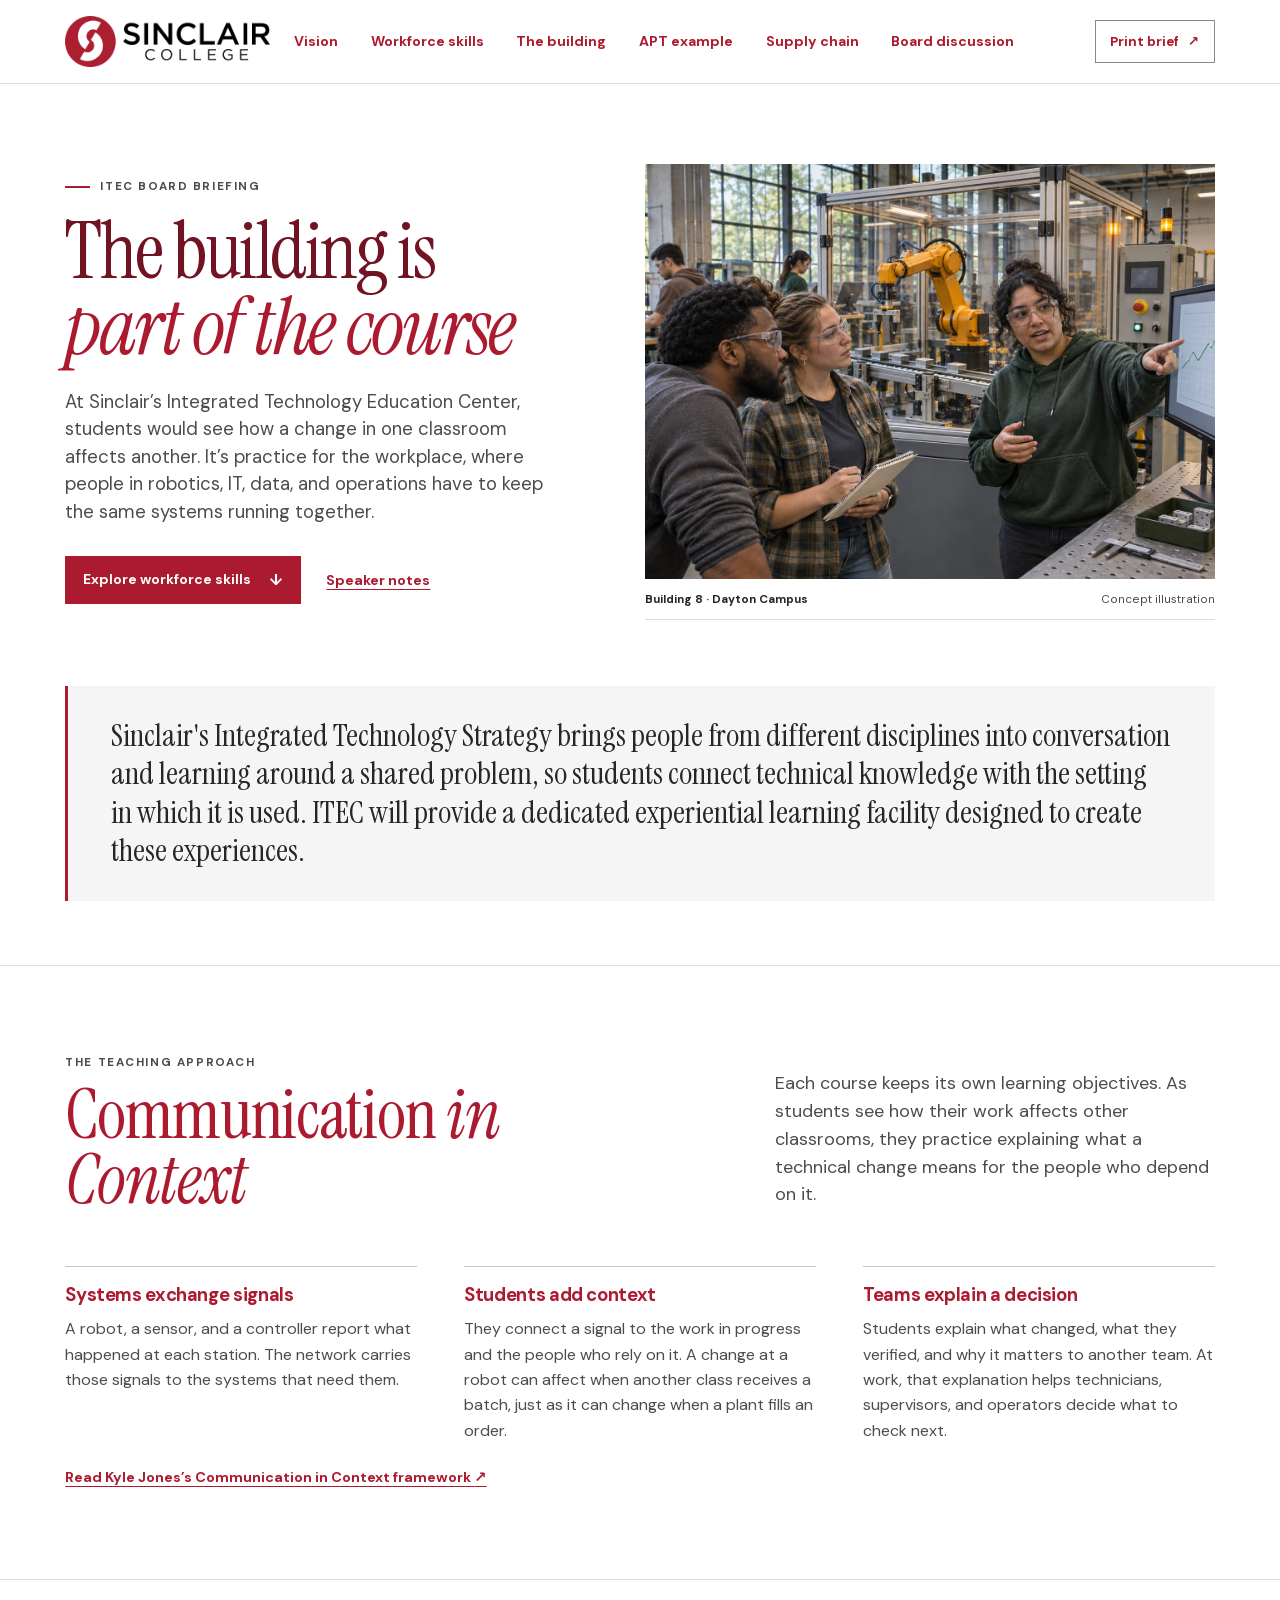
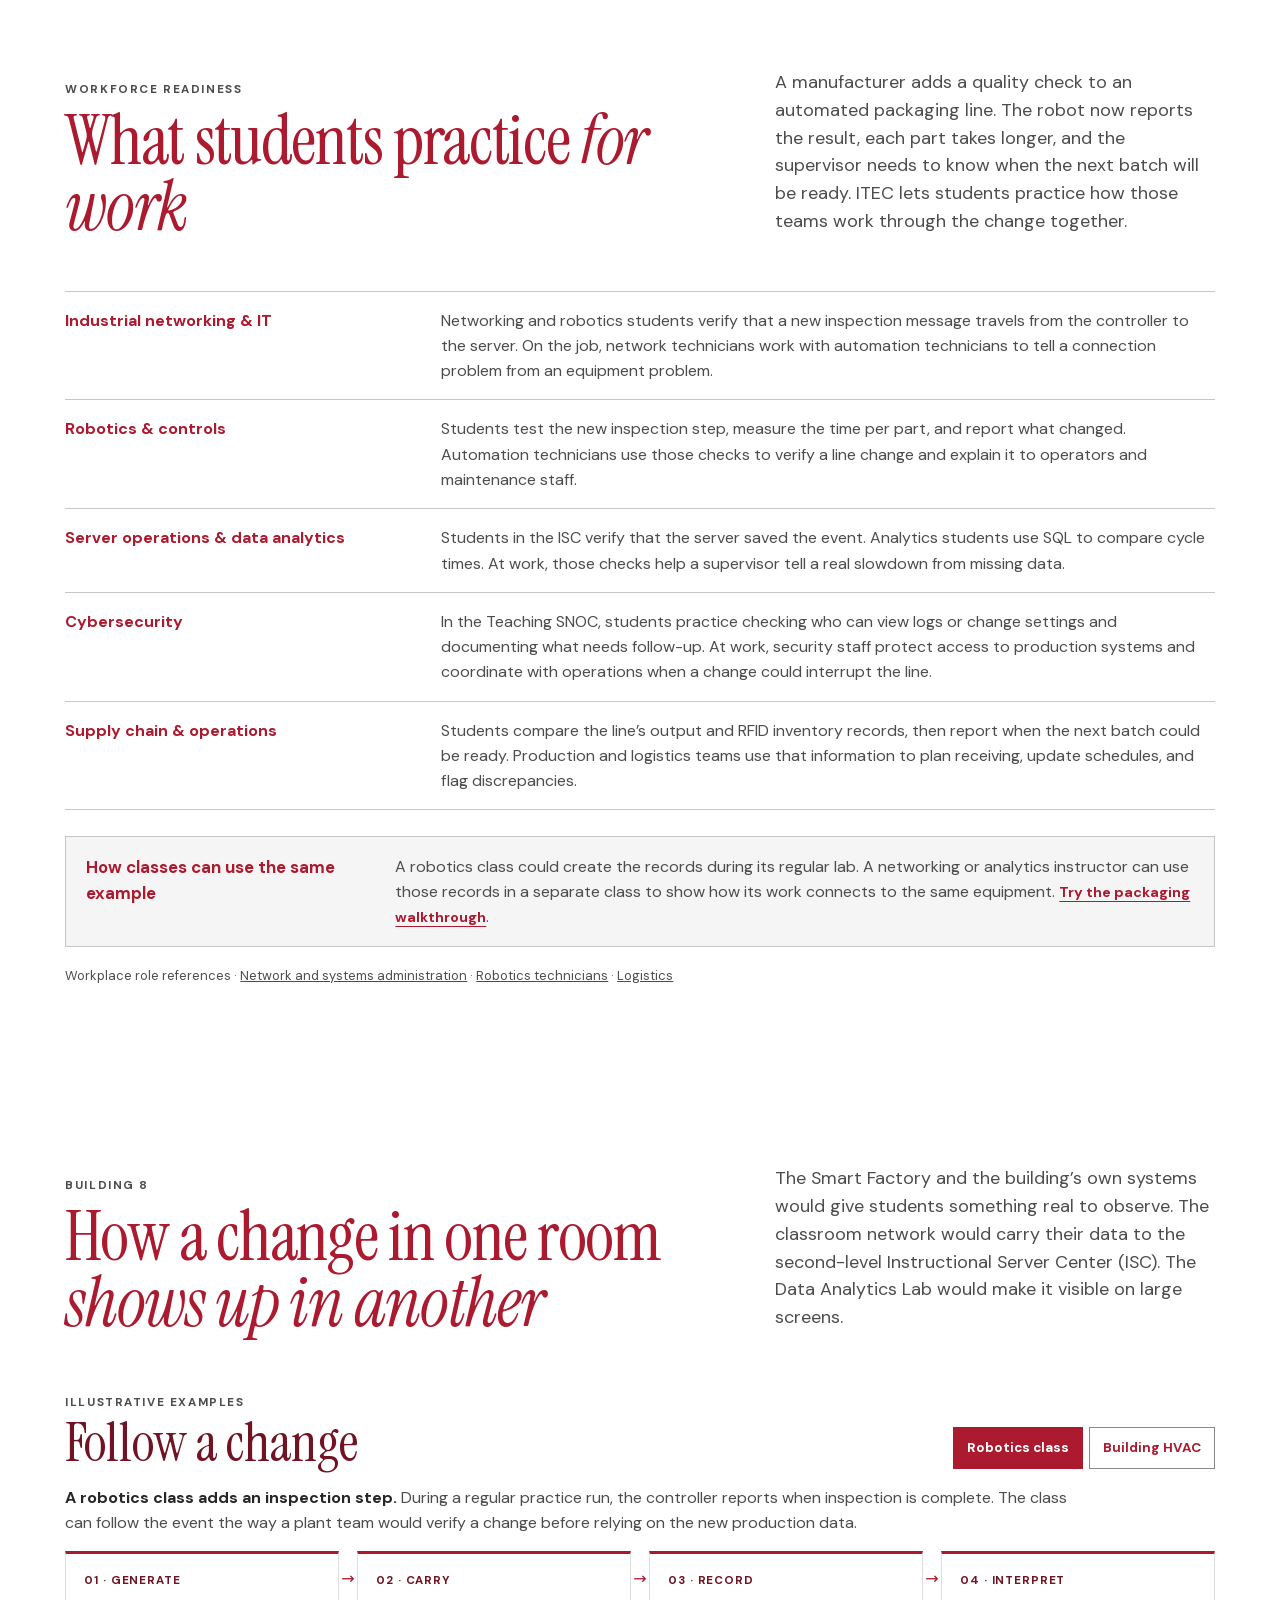
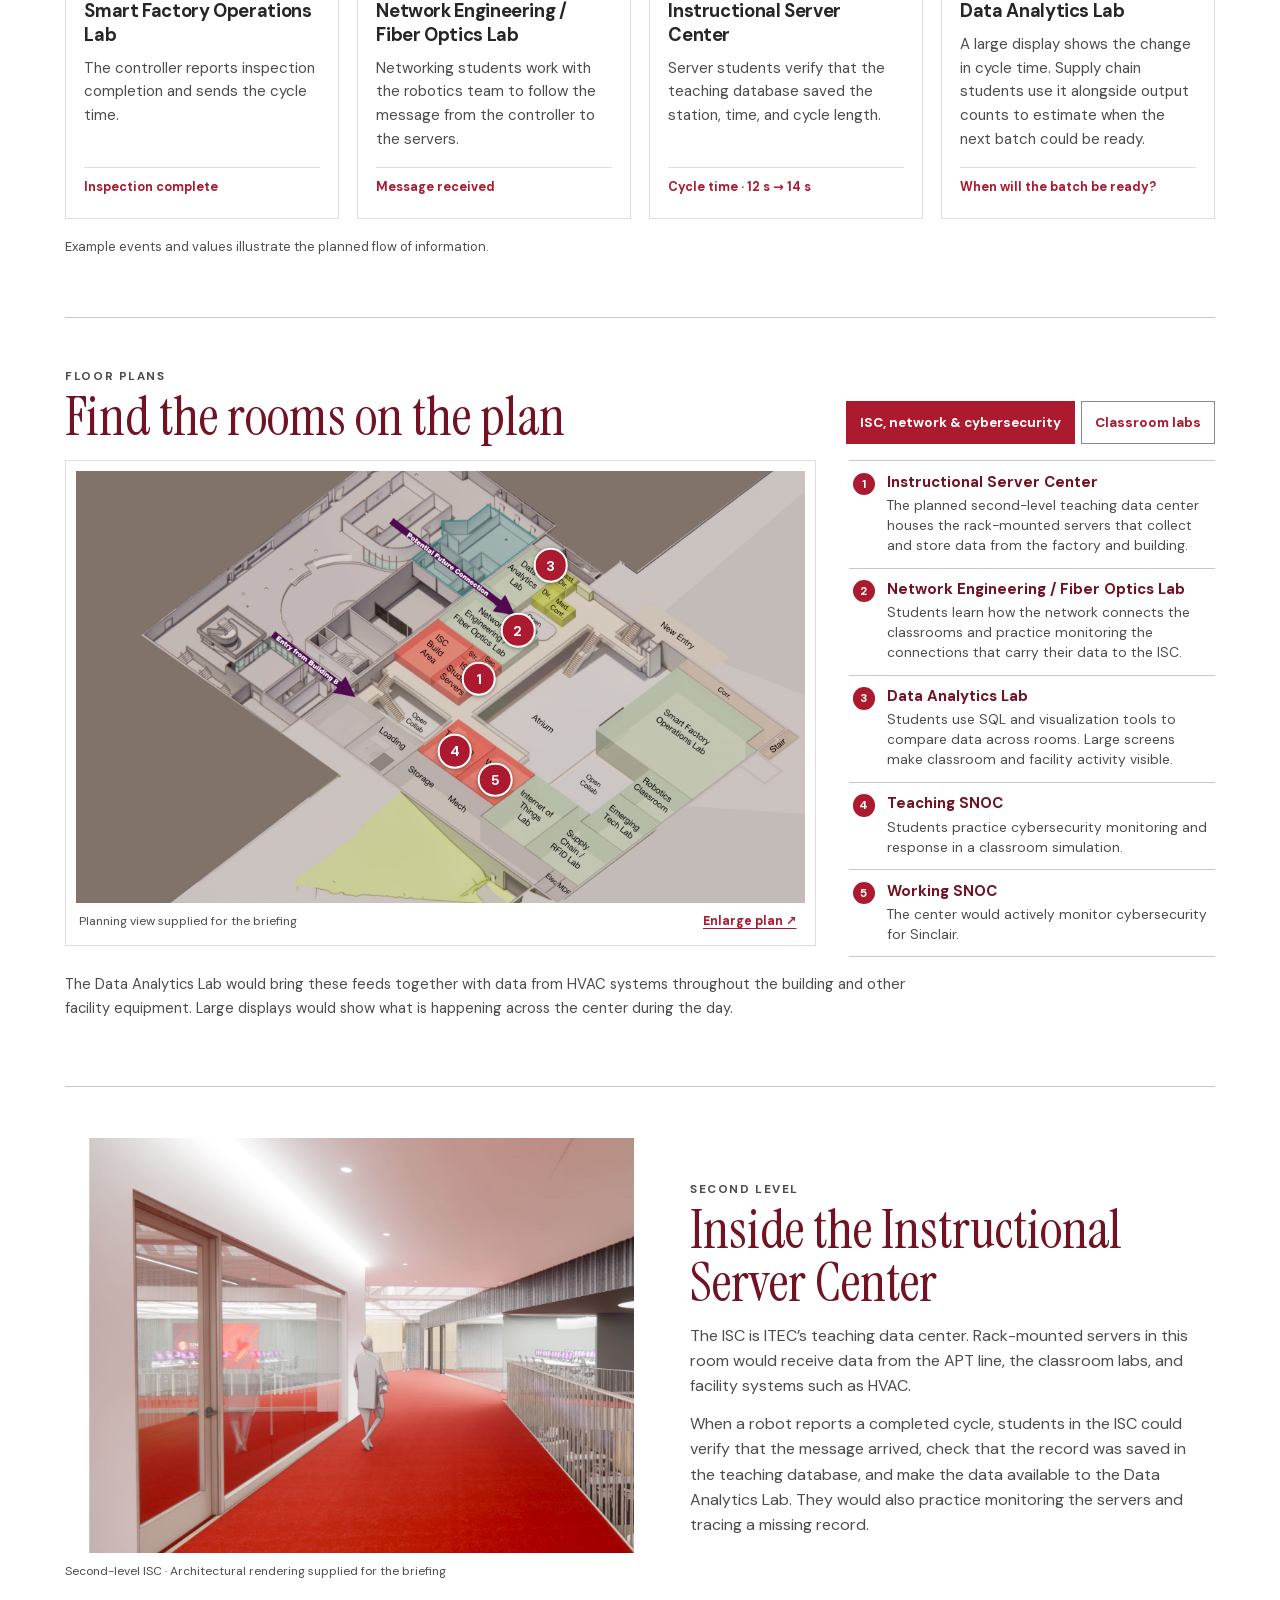
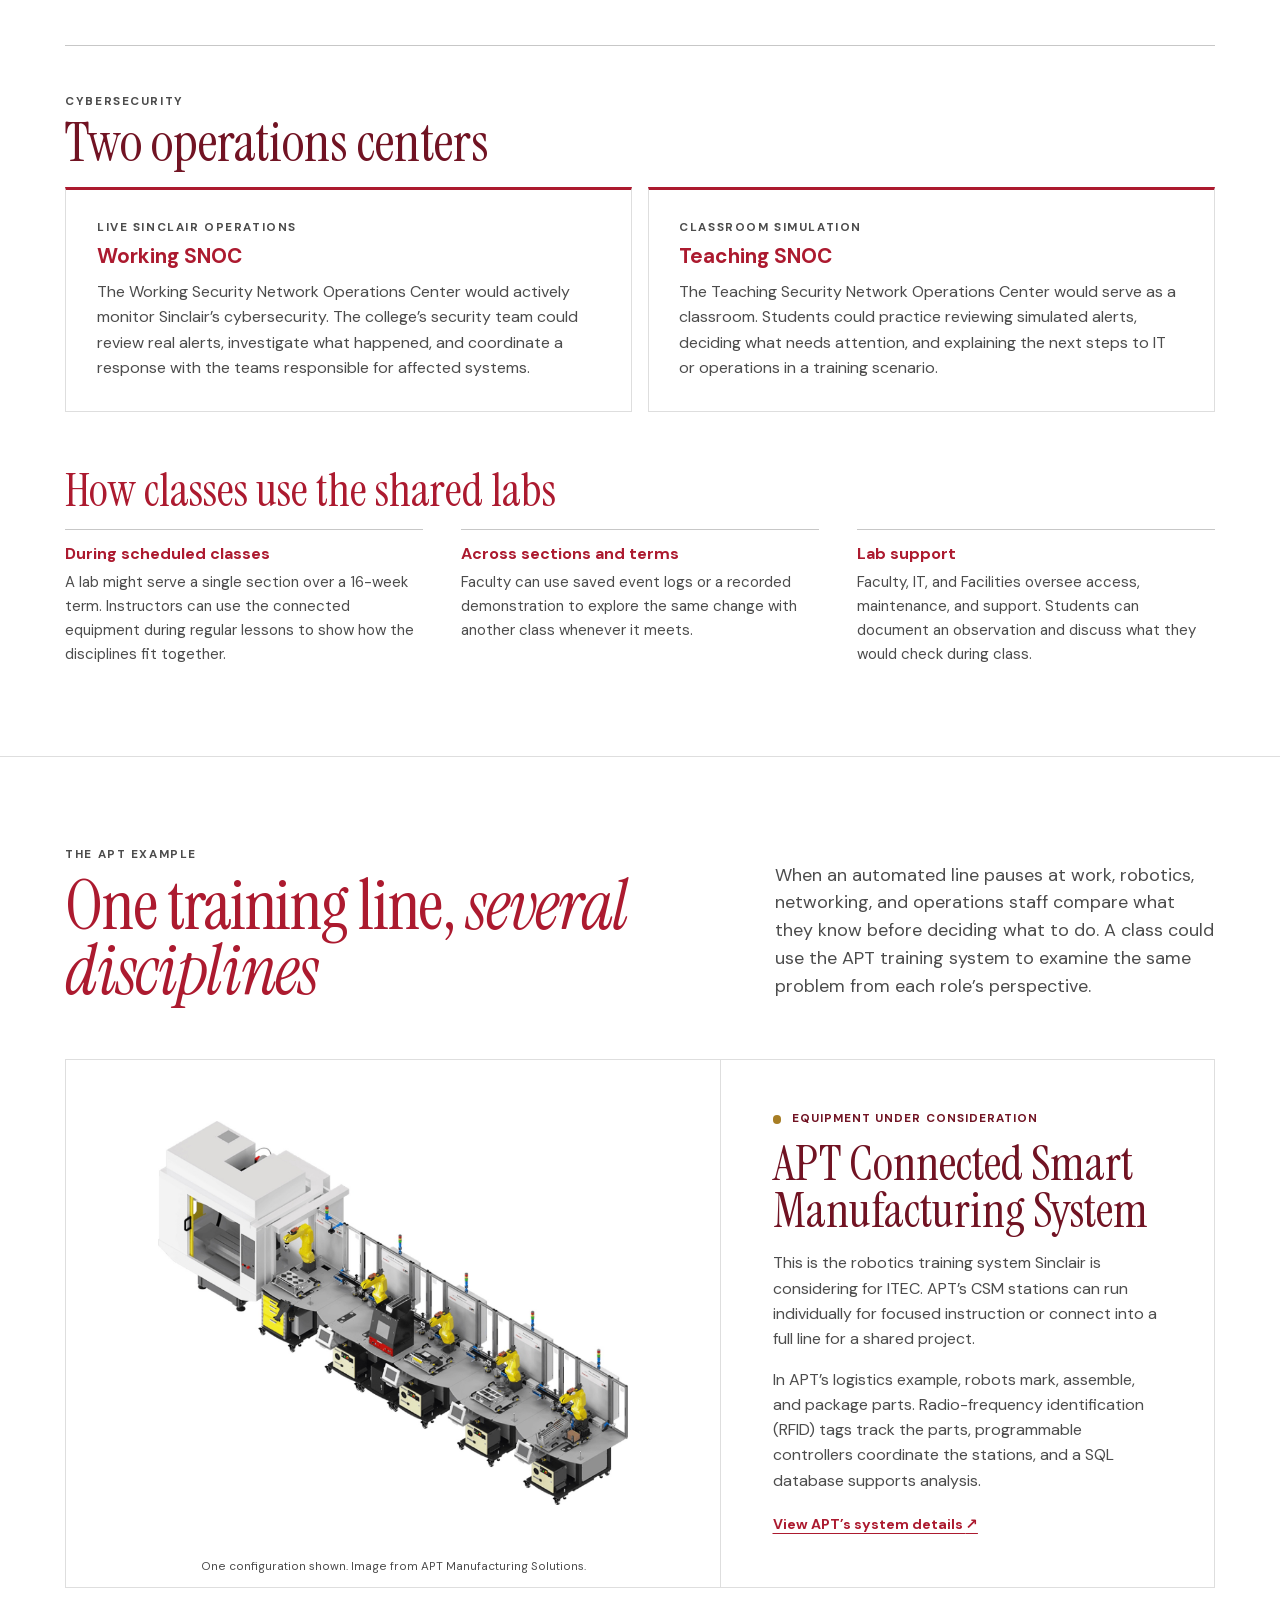
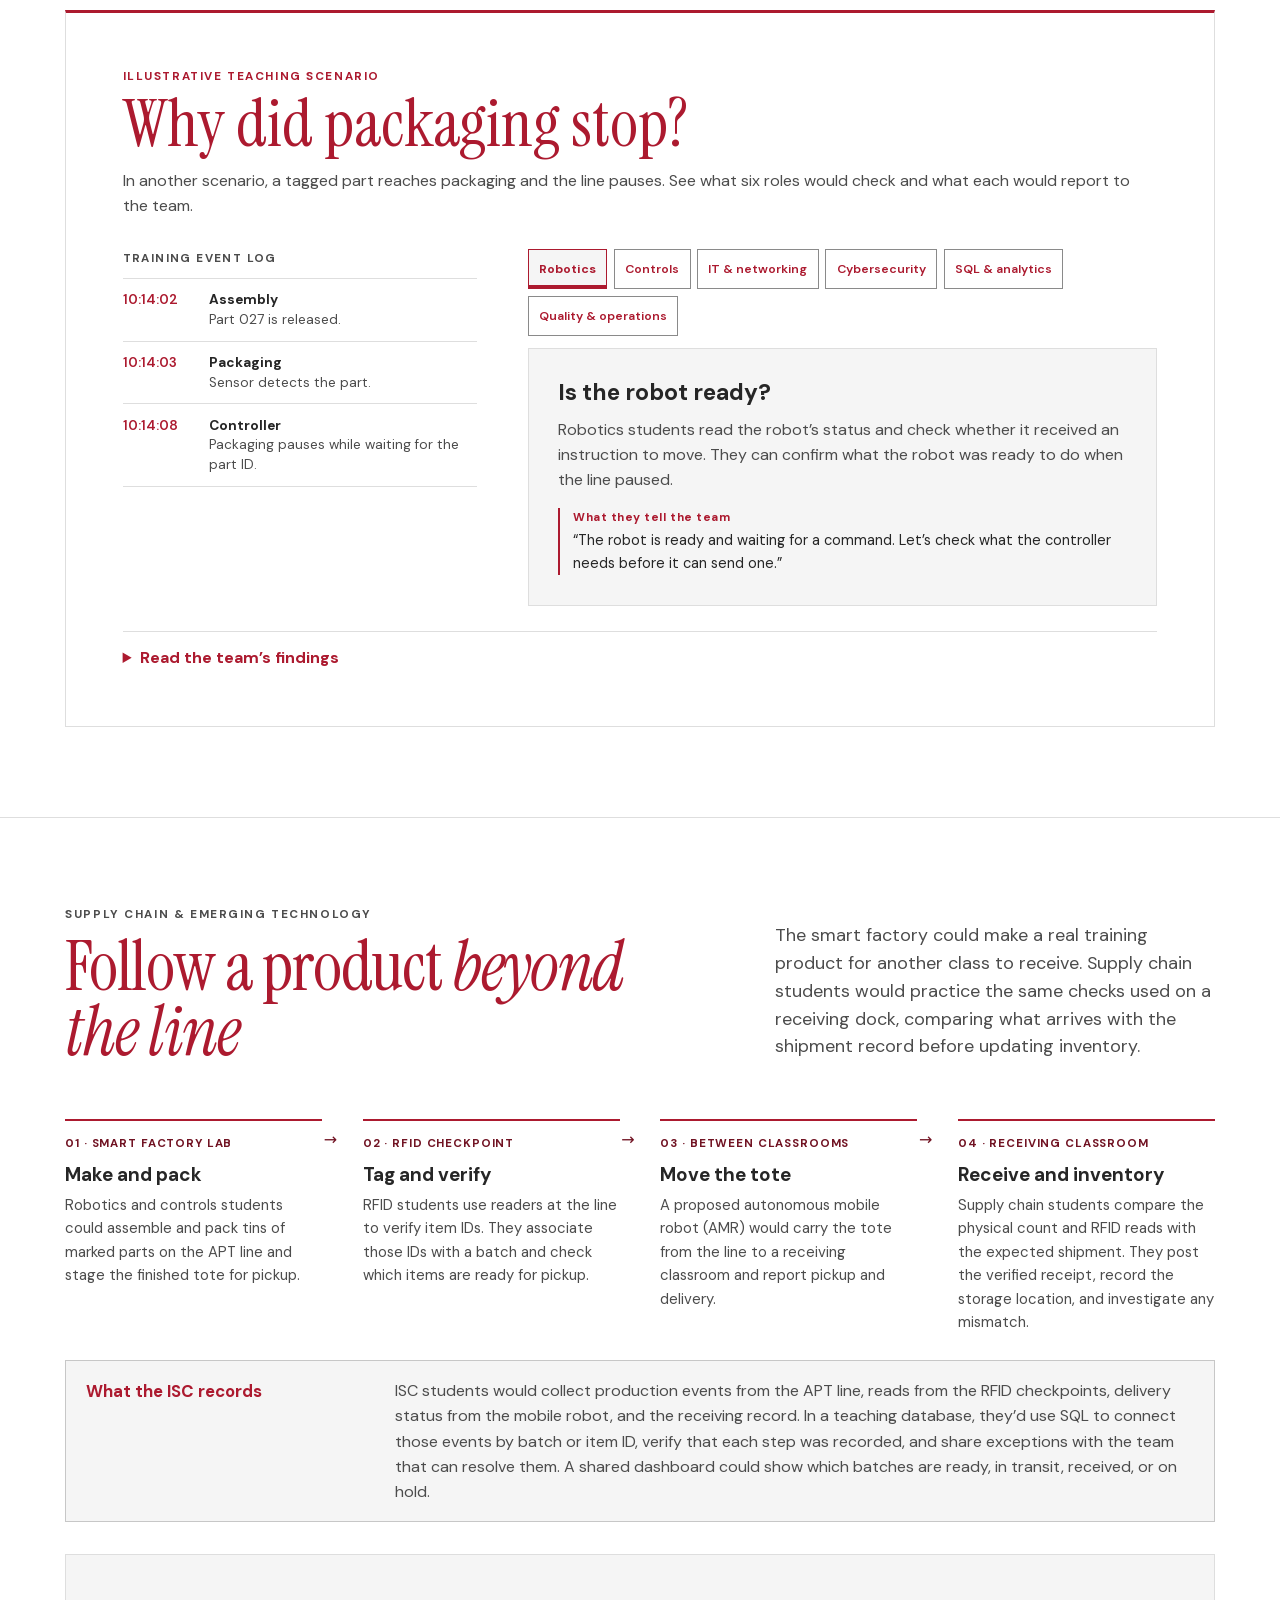
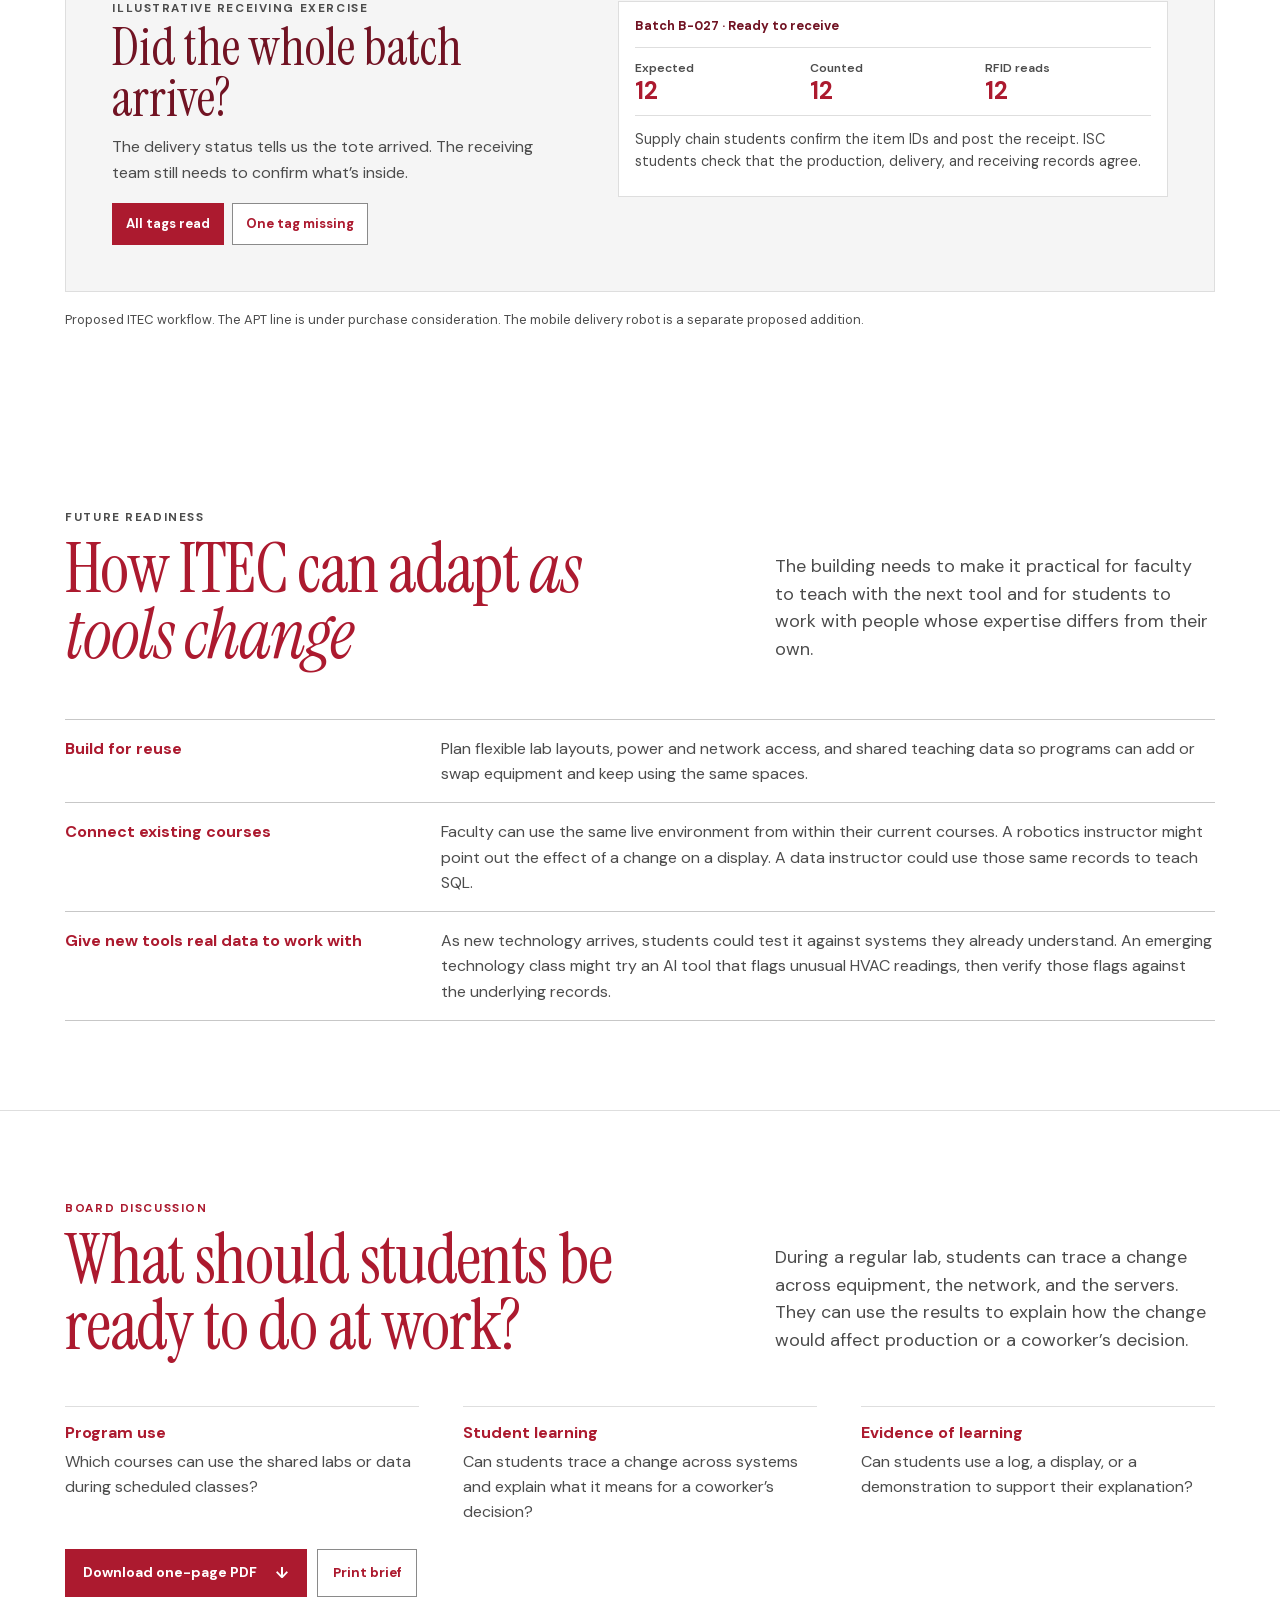
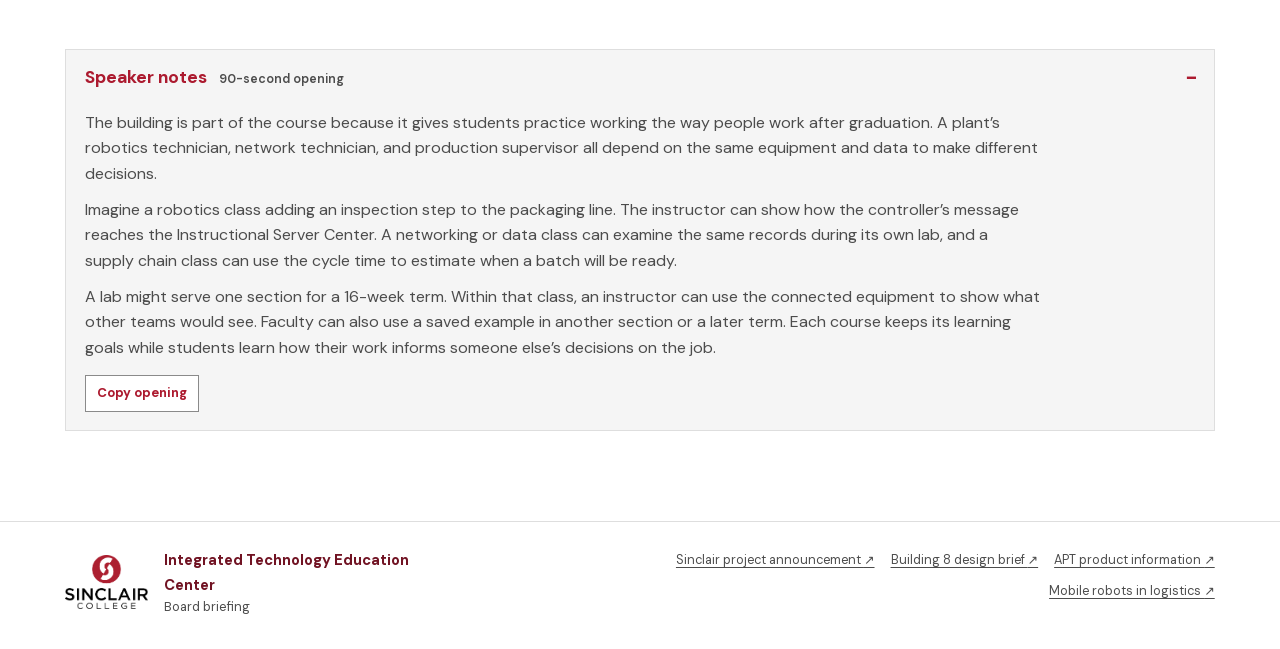
